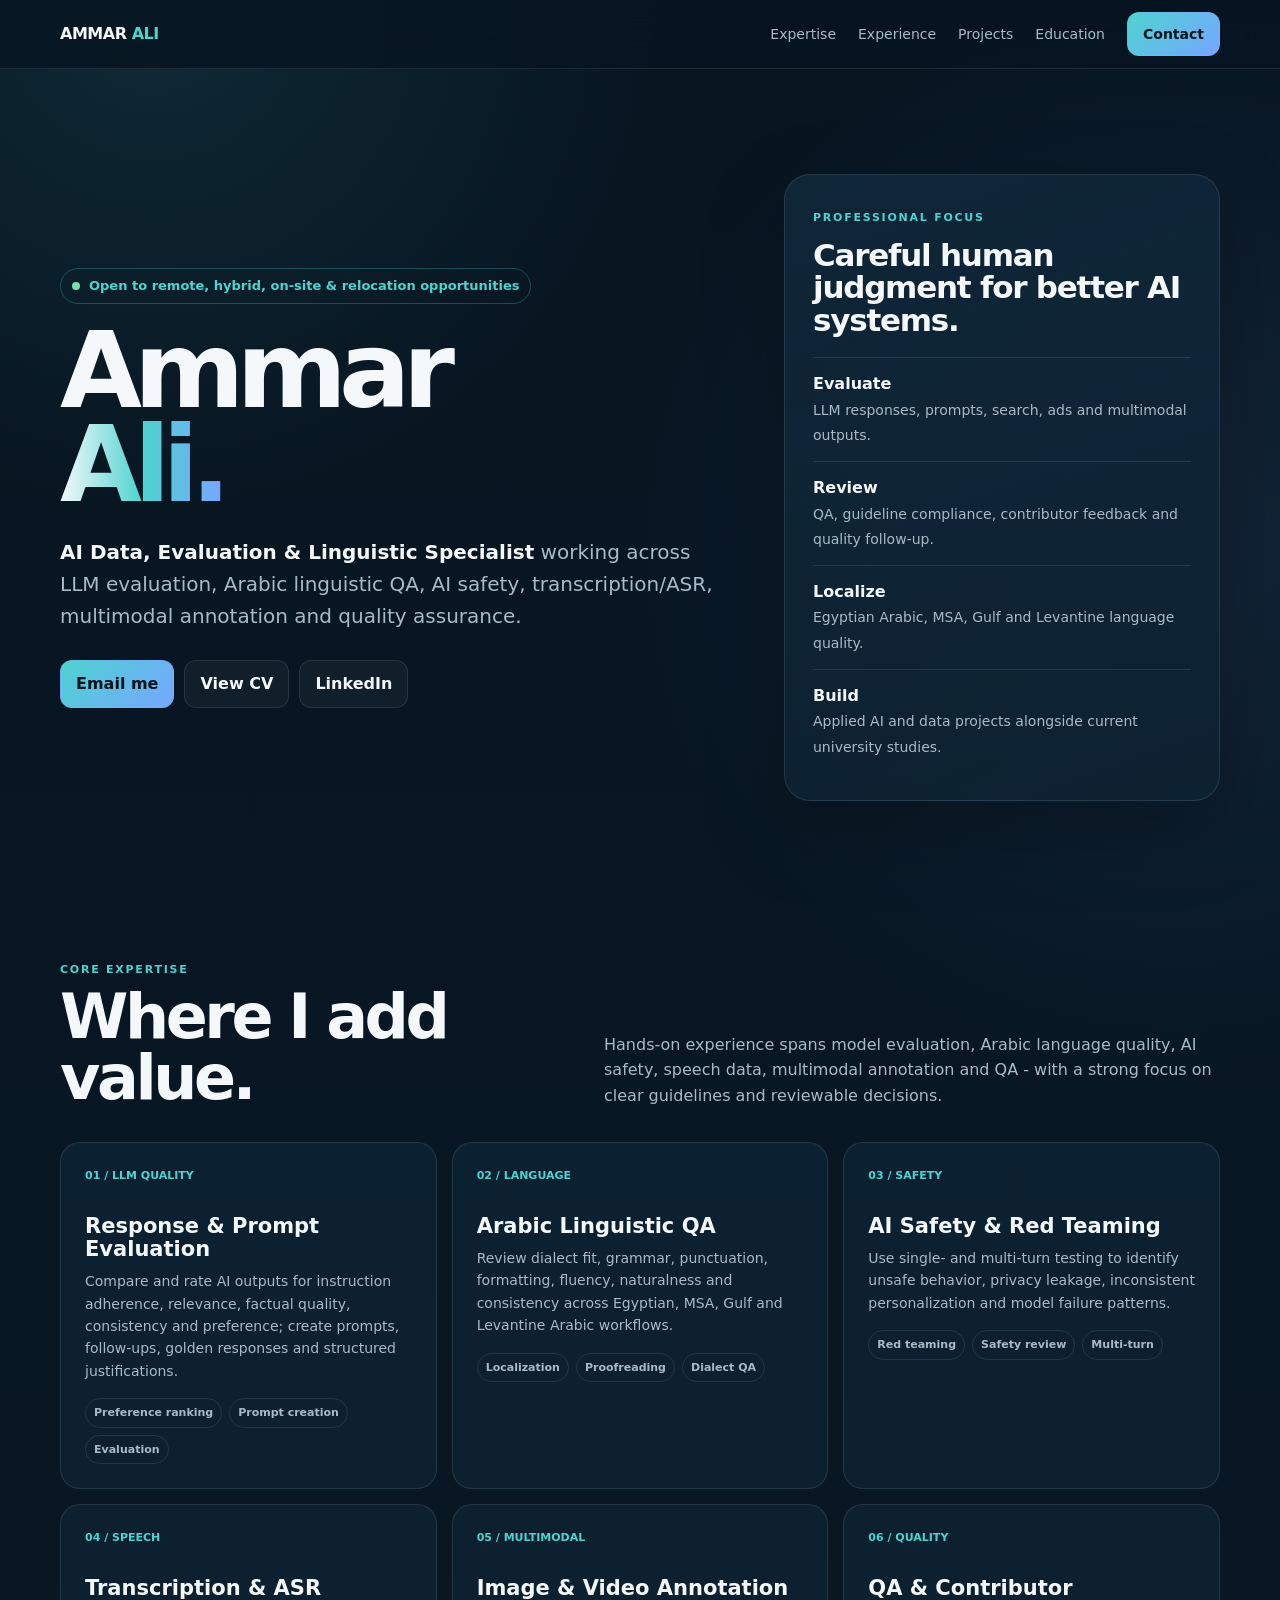
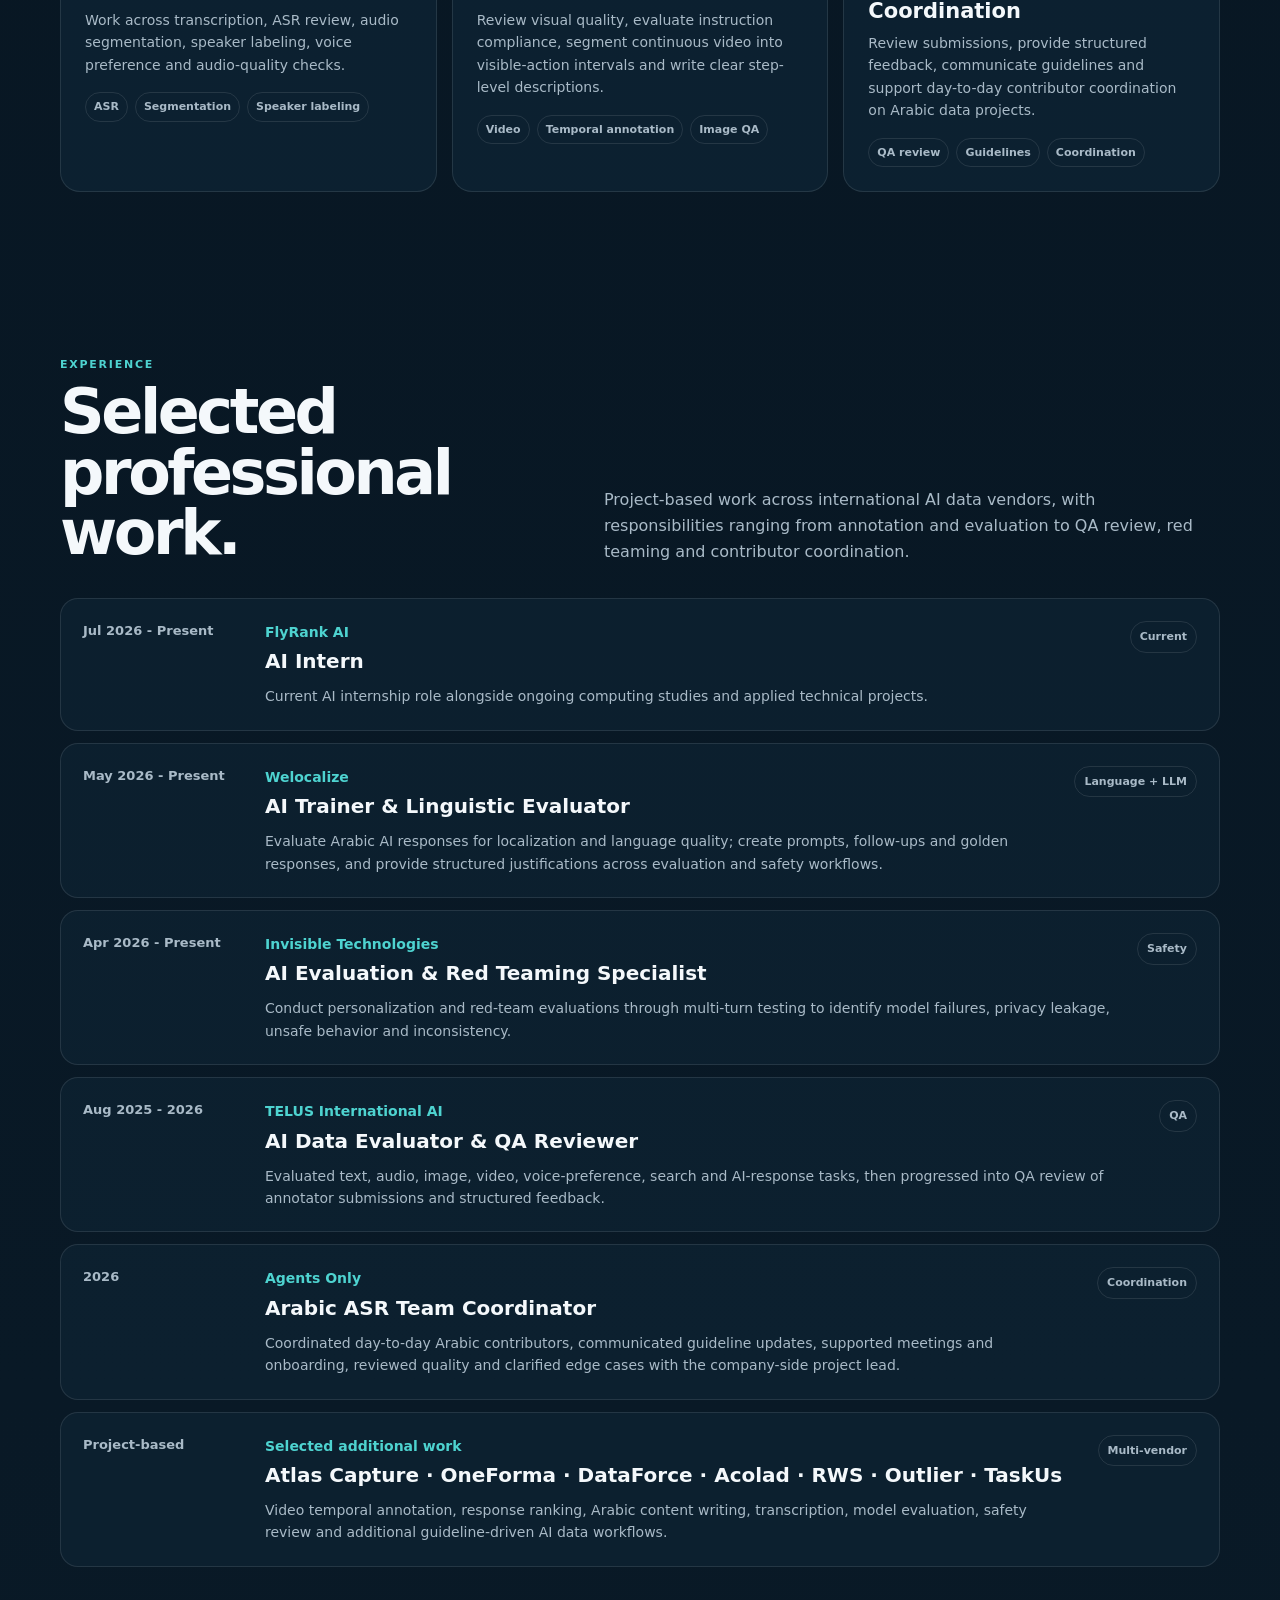
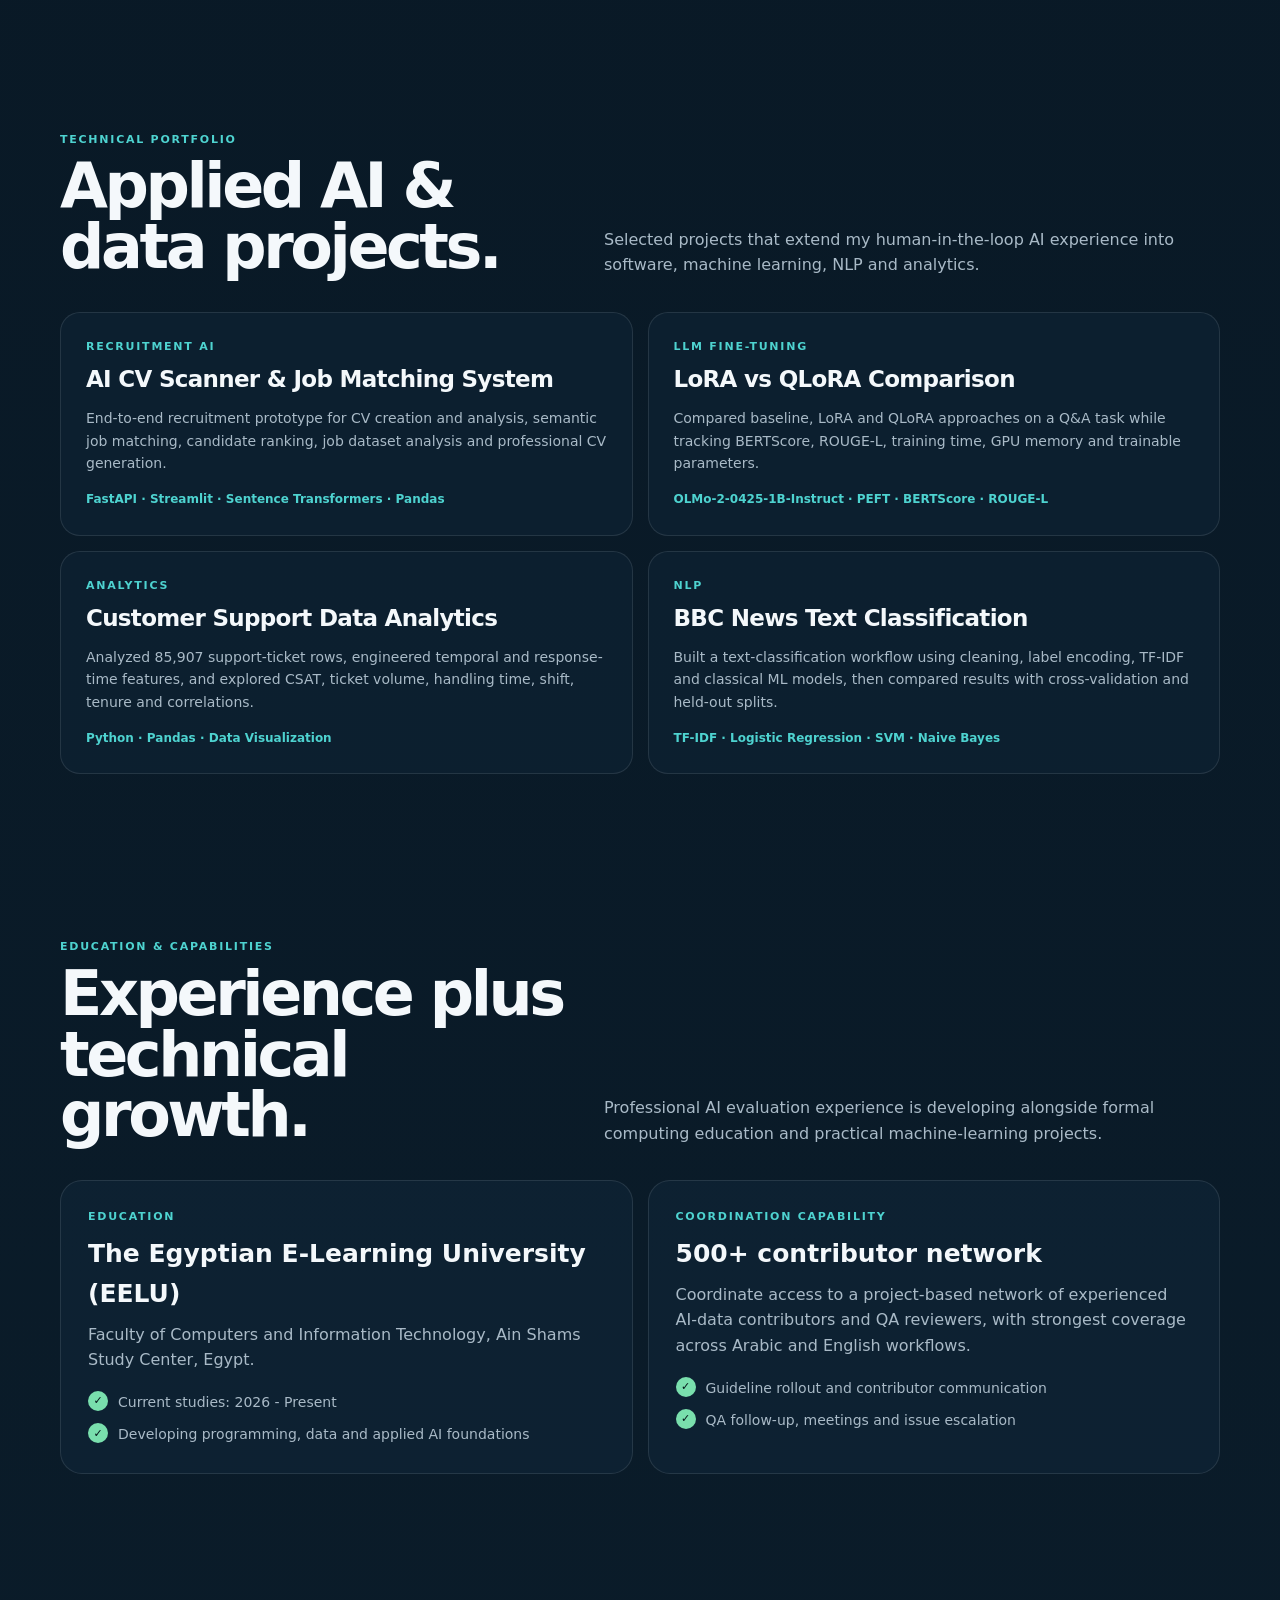
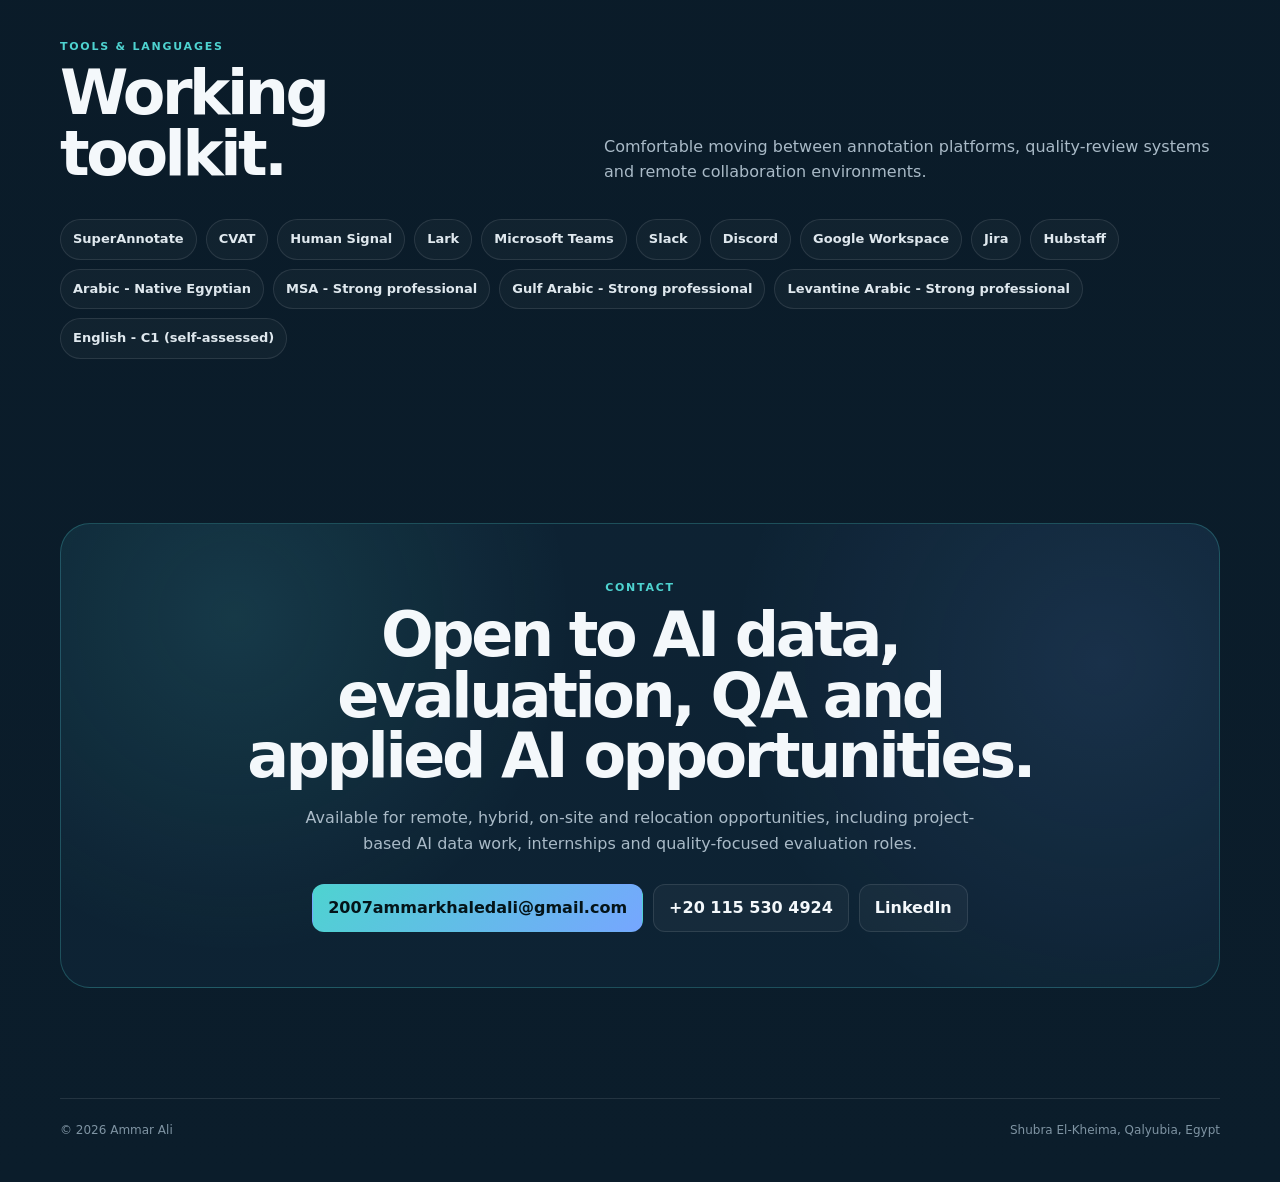
==== index.html @ 91b65941 "Add files via upload" ====
<!doctype html>
<html lang="en">
<head>
  <meta charset="utf-8">
  <meta name="viewport" content="width=device-width, initial-scale=1">
  <meta name="description" content="Ammar Ali - AI Data, Evaluation & Linguistic Specialist with experience in LLM evaluation, Arabic linguistic QA, AI safety, multimodal annotation and quality assurance.">
  <meta name="robots" content="index,follow">
  <meta name="theme-color" content="#071521">
  <title>Ammar Ali | AI Data, Evaluation & Linguistic Specialist</title>
  <style>
    :root{
      --bg:#071521;--bg2:#0b1d2b;--panel:#102739;--panel2:#0d2232;
      --text:#f4f8fb;--muted:#a9bac7;--line:rgba(255,255,255,.10);
      --teal:#4ed3d0;--blue:#76a6ff;--green:#79dfad;--max:1160px;
    }
    *{box-sizing:border-box} html{scroll-behavior:smooth}
    body{margin:0;color:var(--text);font-family:Inter,ui-sans-serif,system-ui,-apple-system,BlinkMacSystemFont,"Segoe UI",sans-serif;background:
      radial-gradient(circle at 12% 0%,rgba(78,211,208,.11),transparent 32rem),
      radial-gradient(circle at 92% 9%,rgba(118,166,255,.10),transparent 34rem),
      linear-gradient(180deg,var(--bg),var(--bg2));line-height:1.6}
    a{color:inherit;text-decoration:none}.wrap{width:min(calc(100% - 36px),var(--max));margin:auto}
    nav{position:sticky;top:0;z-index:20;background:rgba(7,21,33,.82);backdrop-filter:blur(16px);border-bottom:1px solid var(--line)}
    .nav{min-height:68px;display:flex;align-items:center;justify-content:space-between;gap:22px}.brand{font-weight:900;letter-spacing:-.03em}.brand i{color:var(--teal);font-style:normal}
    .links{display:flex;gap:22px;align-items:center;color:var(--muted);font-size:14px}.links a:hover{color:var(--text)}
    .navbtn,.btn{display:inline-flex;align-items:center;justify-content:center;min-height:44px;padding:10px 15px;border-radius:12px;border:1px solid var(--line);font-weight:800}
    .navbtn,.btn.primary{color:#041419;border-color:transparent;background:linear-gradient(135deg,var(--teal),var(--blue))}
    .hero{padding:105px 0 78px}.hero-grid{display:grid;grid-template-columns:1.2fr .8fr;gap:70px;align-items:center}
    .eyebrow{display:inline-flex;gap:9px;align-items:center;padding:7px 11px;border:1px solid rgba(78,211,208,.28);border-radius:999px;color:var(--teal);font-size:13px;font-weight:800}.dot{width:8px;height:8px;border-radius:50%;background:var(--green)}
    h1{margin:20px 0 0;font-size:clamp(58px,9vw,106px);line-height:.88;letter-spacing:-.075em}.grad{background:linear-gradient(90deg,var(--text),var(--teal),var(--blue));-webkit-background-clip:text;background-clip:text;color:transparent}
    .lead{max-width:760px;margin:25px 0 0;color:var(--muted);font-size:20px}.lead strong{color:var(--text)}
    .actions{display:flex;flex-wrap:wrap;gap:10px;margin-top:28px}.btn{background:rgba(255,255,255,.04)}
    .signal{padding:28px;border:1px solid var(--line);border-radius:26px;background:linear-gradient(160deg,rgba(16,39,57,.95),rgba(13,34,50,.88));box-shadow:0 28px 80px rgba(0,0,0,.25)}
    .signal small,.kicker{color:var(--teal);font-size:11px;font-weight:900;letter-spacing:.16em;text-transform:uppercase}.signal h2{margin:10px 0 20px;font-size:31px;line-height:1.06;letter-spacing:-.04em}
    .signal-row{padding:13px 0;border-top:1px solid var(--line)}.signal-row b{display:block}.signal-row span{color:var(--muted);font-size:14px}
    section{padding:82px 0}.section-head{display:grid;grid-template-columns:.9fr 1.1fr;gap:40px;align-items:end;margin-bottom:34px}h2{margin:8px 0 0;font-size:clamp(38px,5vw,62px);line-height:.98;letter-spacing:-.055em}.desc{margin:0;color:var(--muted);font-size:16px;max-width:660px;justify-self:end}
    .grid3{display:grid;grid-template-columns:repeat(3,1fr);gap:15px}.card{padding:24px;border:1px solid var(--line);border-radius:20px;background:rgba(16,39,57,.62)}.card .num{color:var(--teal);font-size:11px;font-weight:900}.card h3{margin:30px 0 9px;font-size:21px;line-height:1.1}.card p{margin:0;color:var(--muted);font-size:14px}.tags{display:flex;flex-wrap:wrap;gap:7px;margin-top:16px}.tag{padding:5px 8px;border:1px solid var(--line);border-radius:999px;color:var(--muted);font-size:11px;font-weight:700}
    .timeline{display:grid;gap:12px}.role{display:grid;grid-template-columns:160px 1fr auto;gap:22px;padding:22px;border:1px solid var(--line);border-radius:18px;background:rgba(16,39,57,.52)}.time{color:var(--muted);font-size:13px;font-weight:700}.company{color:var(--teal);font-weight:900;font-size:14px}.role h3{margin:2px 0 8px;font-size:20px}.role p{margin:0;color:var(--muted);font-size:14px}.pill{align-self:start;padding:6px 9px;border:1px solid var(--line);border-radius:999px;color:var(--muted);font-size:11px;font-weight:800}
    .projects{display:grid;grid-template-columns:repeat(2,1fr);gap:15px}.project{padding:25px;border:1px solid var(--line);border-radius:20px;background:rgba(13,34,50,.78)}.project h3{margin:6px 0 9px;font-size:23px;letter-spacing:-.03em}.project p{margin:0;color:var(--muted);font-size:14px}.stack{margin-top:16px;color:var(--teal);font-size:12px;font-weight:800}
    .two{display:grid;grid-template-columns:1fr 1fr;gap:15px}.panel{padding:27px;border:1px solid var(--line);border-radius:22px;background:rgba(16,39,57,.58)}.panel h3{margin:8px 0 8px;font-size:25px}.panel p{margin:0;color:var(--muted)}.list{display:grid;gap:10px;margin-top:18px}.item{display:flex;gap:10px;color:var(--muted);font-size:14px}.check{width:20px;height:20px;flex:0 0 20px;display:grid;place-items:center;border-radius:50%;color:#041419;background:var(--green);font-size:11px;font-weight:900}
    .chips{display:flex;flex-wrap:wrap;gap:9px}.chip{padding:9px 12px;border:1px solid var(--line);border-radius:999px;background:rgba(255,255,255,.03);color:#dfe8ee;font-size:13px;font-weight:750}
    .cta{padding:55px;border:1px solid rgba(78,211,208,.25);border-radius:30px;text-align:center;background:radial-gradient(circle at 15% 20%,rgba(78,211,208,.13),transparent 32%),radial-gradient(circle at 90% 30%,rgba(118,166,255,.11),transparent 34%),rgba(16,39,57,.65)}.cta h2{max-width:840px;margin-inline:auto}.cta p{max-width:680px;margin:18px auto 0;color:var(--muted)}.cta .actions{justify-content:center}
    footer{padding:28px 0 42px;color:#7f94a3;font-size:12px}.foot{display:flex;justify-content:space-between;gap:20px;border-top:1px solid var(--line);padding-top:22px}
    @media(max-width:900px){.hero-grid,.section-head,.two{grid-template-columns:1fr}.desc{justify-self:start}.grid3{grid-template-columns:repeat(2,1fr)}.role{grid-template-columns:120px 1fr}.pill{grid-column:2}.projects{grid-template-columns:1fr}}
    @media(max-width:650px){.links a:not(.navbtn){display:none}.hero{padding-top:76px}.grid3{grid-template-columns:1fr}.role{grid-template-columns:1fr}.pill{grid-column:auto}.cta{padding:34px 20px}.foot{flex-direction:column}}
  </style>
  <script type="application/ld+json">
  {"@context":"https://schema.org","@type":"Person","name":"Ammar Ali","jobTitle":"AI Data, Evaluation & Linguistic Specialist","email":"mailto:2007ammarkhaledali@gmail.com","address":{"@type":"PostalAddress","addressLocality":"Shubra El-Kheima","addressCountry":"EG"},"sameAs":["https://www.linkedin.com/in/ammar-ali-6a572b383/"]}
  </script>
</head>
<body>
<nav><div class="wrap nav"><a class="brand" href="#top">AMMAR <i>ALI</i></a><div class="links"><a href="#expertise">Expertise</a><a href="#experience">Experience</a><a href="#projects">Projects</a><a href="#education">Education</a><a class="navbtn" href="mailto:2007ammarkhaledali@gmail.com">Contact</a></div></div></nav>
<main id="top">
<header class="hero"><div class="wrap hero-grid"><div><div class="eyebrow"><span class="dot"></span>Open to remote, hybrid, on-site & relocation opportunities</div><h1>Ammar<br><span class="grad">Ali.</span></h1><p class="lead"><strong>AI Data, Evaluation & Linguistic Specialist</strong> working across LLM evaluation, Arabic linguistic QA, AI safety, transcription/ASR, multimodal annotation and quality assurance.</p><div class="actions"><a class="btn primary" href="mailto:2007ammarkhaledali@gmail.com">Email me</a><a class="btn" href="Ammar_Ali_Master_CV_2026.pdf" target="_blank">View CV</a><a class="btn" href="https://www.linkedin.com/in/ammar-ali-6a572b383/" target="_blank" rel="noopener">LinkedIn</a></div></div><aside class="signal"><small>Professional focus</small><h2>Careful human judgment for better AI systems.</h2><div class="signal-row"><b>Evaluate</b><span>LLM responses, prompts, search, ads and multimodal outputs.</span></div><div class="signal-row"><b>Review</b><span>QA, guideline compliance, contributor feedback and quality follow-up.</span></div><div class="signal-row"><b>Localize</b><span>Egyptian Arabic, MSA, Gulf and Levantine language quality.</span></div><div class="signal-row"><b>Build</b><span>Applied AI and data projects alongside current university studies.</span></div></aside></div></header>

<section id="expertise"><div class="wrap"><div class="section-head"><div><div class="kicker">Core expertise</div><h2>Where I add value.</h2></div><p class="desc">Hands-on experience spans model evaluation, Arabic language quality, AI safety, speech data, multimodal annotation and QA - with a strong focus on clear guidelines and reviewable decisions.</p></div><div class="grid3">
<article class="card"><div class="num">01 / LLM QUALITY</div><h3>Response & Prompt Evaluation</h3><p>Compare and rate AI outputs for instruction adherence, relevance, factual quality, consistency and preference; create prompts, follow-ups, golden responses and structured justifications.</p><div class="tags"><span class="tag">Preference ranking</span><span class="tag">Prompt creation</span><span class="tag">Evaluation</span></div></article>
<article class="card"><div class="num">02 / LANGUAGE</div><h3>Arabic Linguistic QA</h3><p>Review dialect fit, grammar, punctuation, formatting, fluency, naturalness and consistency across Egyptian, MSA, Gulf and Levantine Arabic workflows.</p><div class="tags"><span class="tag">Localization</span><span class="tag">Proofreading</span><span class="tag">Dialect QA</span></div></article>
<article class="card"><div class="num">03 / SAFETY</div><h3>AI Safety & Red Teaming</h3><p>Use single- and multi-turn testing to identify unsafe behavior, privacy leakage, inconsistent personalization and model failure patterns.</p><div class="tags"><span class="tag">Red teaming</span><span class="tag">Safety review</span><span class="tag">Multi-turn</span></div></article>
<article class="card"><div class="num">04 / SPEECH</div><h3>Transcription & ASR</h3><p>Work across transcription, ASR review, audio segmentation, speaker labeling, voice preference and audio-quality checks.</p><div class="tags"><span class="tag">ASR</span><span class="tag">Segmentation</span><span class="tag">Speaker labeling</span></div></article>
<article class="card"><div class="num">05 / MULTIMODAL</div><h3>Image & Video Annotation</h3><p>Review visual quality, evaluate instruction compliance, segment continuous video into visible-action intervals and write clear step-level descriptions.</p><div class="tags"><span class="tag">Video</span><span class="tag">Temporal annotation</span><span class="tag">Image QA</span></div></article>
<article class="card"><div class="num">06 / QUALITY</div><h3>QA & Contributor Coordination</h3><p>Review submissions, provide structured feedback, communicate guidelines and support day-to-day contributor coordination on Arabic data projects.</p><div class="tags"><span class="tag">QA review</span><span class="tag">Guidelines</span><span class="tag">Coordination</span></div></article>
</div></div></section>

<section id="experience"><div class="wrap"><div class="section-head"><div><div class="kicker">Experience</div><h2>Selected professional work.</h2></div><p class="desc">Project-based work across international AI data vendors, with responsibilities ranging from annotation and evaluation to QA review, red teaming and contributor coordination.</p></div><div class="timeline">
<article class="role"><div class="time">Jul 2026 - Present</div><div><div class="company">FlyRank AI</div><h3>AI Intern</h3><p>Current AI internship role alongside ongoing computing studies and applied technical projects.</p></div><div class="pill">Current</div></article>
<article class="role"><div class="time">May 2026 - Present</div><div><div class="company">Welocalize</div><h3>AI Trainer & Linguistic Evaluator</h3><p>Evaluate Arabic AI responses for localization and language quality; create prompts, follow-ups and golden responses, and provide structured justifications across evaluation and safety workflows.</p></div><div class="pill">Language + LLM</div></article>
<article class="role"><div class="time">Apr 2026 - Present</div><div><div class="company">Invisible Technologies</div><h3>AI Evaluation & Red Teaming Specialist</h3><p>Conduct personalization and red-team evaluations through multi-turn testing to identify model failures, privacy leakage, unsafe behavior and inconsistency.</p></div><div class="pill">Safety</div></article>
<article class="role"><div class="time">Aug 2025 - 2026</div><div><div class="company">TELUS International AI</div><h3>AI Data Evaluator & QA Reviewer</h3><p>Evaluated text, audio, image, video, voice-preference, search and AI-response tasks, then progressed into QA review of annotator submissions and structured feedback.</p></div><div class="pill">QA</div></article>
<article class="role"><div class="time">2026</div><div><div class="company">Agents Only</div><h3>Arabic ASR Team Coordinator</h3><p>Coordinated day-to-day Arabic contributors, communicated guideline updates, supported meetings and onboarding, reviewed quality and clarified edge cases with the company-side project lead.</p></div><div class="pill">Coordination</div></article>
<article class="role"><div class="time">Project-based</div><div><div class="company">Selected additional work</div><h3>Atlas Capture · OneForma · DataForce · Acolad · RWS · Outlier · TaskUs</h3><p>Video temporal annotation, response ranking, Arabic content writing, transcription, model evaluation, safety review and additional guideline-driven AI data workflows.</p></div><div class="pill">Multi-vendor</div></article>
</div></div></section>

<section id="projects"><div class="wrap"><div class="section-head"><div><div class="kicker">Technical portfolio</div><h2>Applied AI & data projects.</h2></div><p class="desc">Selected projects that extend my human-in-the-loop AI experience into software, machine learning, NLP and analytics.</p></div><div class="projects">
<article class="project"><div class="kicker">Recruitment AI</div><h3>AI CV Scanner & Job Matching System</h3><p>End-to-end recruitment prototype for CV creation and analysis, semantic job matching, candidate ranking, job dataset analysis and professional CV generation.</p><div class="stack">FastAPI · Streamlit · Sentence Transformers · Pandas</div></article>
<article class="project"><div class="kicker">LLM Fine-Tuning</div><h3>LoRA vs QLoRA Comparison</h3><p>Compared baseline, LoRA and QLoRA approaches on a Q&A task while tracking BERTScore, ROUGE-L, training time, GPU memory and trainable parameters.</p><div class="stack">OLMo-2-0425-1B-Instruct · PEFT · BERTScore · ROUGE-L</div></article>
<article class="project"><div class="kicker">Analytics</div><h3>Customer Support Data Analytics</h3><p>Analyzed 85,907 support-ticket rows, engineered temporal and response-time features, and explored CSAT, ticket volume, handling time, shift, tenure and correlations.</p><div class="stack">Python · Pandas · Data Visualization</div></article>
<article class="project"><div class="kicker">NLP</div><h3>BBC News Text Classification</h3><p>Built a text-classification workflow using cleaning, label encoding, TF-IDF and classical ML models, then compared results with cross-validation and held-out splits.</p><div class="stack">TF-IDF · Logistic Regression · SVM · Naive Bayes</div></article>
</div></div></section>

<section id="education"><div class="wrap"><div class="section-head"><div><div class="kicker">Education & capabilities</div><h2>Experience plus technical growth.</h2></div><p class="desc">Professional AI evaluation experience is developing alongside formal computing education and practical machine-learning projects.</p></div><div class="two"><article class="panel"><div class="kicker">Education</div><h3>The Egyptian E-Learning University (EELU)</h3><p>Faculty of Computers and Information Technology, Ain Shams Study Center, Egypt.</p><div class="list"><div class="item"><span class="check">✓</span><span>Current studies: 2026 - Present</span></div><div class="item"><span class="check">✓</span><span>Developing programming, data and applied AI foundations</span></div></div></article><article class="panel"><div class="kicker">Coordination capability</div><h3>500+ contributor network</h3><p>Coordinate access to a project-based network of experienced AI-data contributors and QA reviewers, with strongest coverage across Arabic and English workflows.</p><div class="list"><div class="item"><span class="check">✓</span><span>Guideline rollout and contributor communication</span></div><div class="item"><span class="check">✓</span><span>QA follow-up, meetings and issue escalation</span></div></div></article></div></div></section>

<section><div class="wrap"><div class="section-head"><div><div class="kicker">Tools & languages</div><h2>Working toolkit.</h2></div><p class="desc">Comfortable moving between annotation platforms, quality-review systems and remote collaboration environments.</p></div><div class="chips"><span class="chip">SuperAnnotate</span><span class="chip">CVAT</span><span class="chip">Human Signal</span><span class="chip">Lark</span><span class="chip">Microsoft Teams</span><span class="chip">Slack</span><span class="chip">Discord</span><span class="chip">Google Workspace</span><span class="chip">Jira</span><span class="chip">Hubstaff</span><span class="chip">Arabic - Native Egyptian</span><span class="chip">MSA - Strong professional</span><span class="chip">Gulf Arabic - Strong professional</span><span class="chip">Levantine Arabic - Strong professional</span><span class="chip">English - C1 (self-assessed)</span></div></div></section>

<section id="contact"><div class="wrap"><div class="cta"><div class="kicker">Contact</div><h2>Open to AI data, evaluation, QA and applied AI opportunities.</h2><p>Available for remote, hybrid, on-site and relocation opportunities, including project-based AI data work, internships and quality-focused evaluation roles.</p><div class="actions"><a class="btn primary" href="mailto:2007ammarkhaledali@gmail.com">2007ammarkhaledali@gmail.com</a><a class="btn" href="tel:+201155304924">+20 115 530 4924</a><a class="btn" href="https://www.linkedin.com/in/ammar-ali-6a572b383/" target="_blank" rel="noopener">LinkedIn</a></div></div></div></section>
</main>
<footer><div class="wrap foot"><span>© 2026 Ammar Ali</span><span>Shubra El-Kheima, Qalyubia, Egypt</span></div></footer>
</body>
</html>
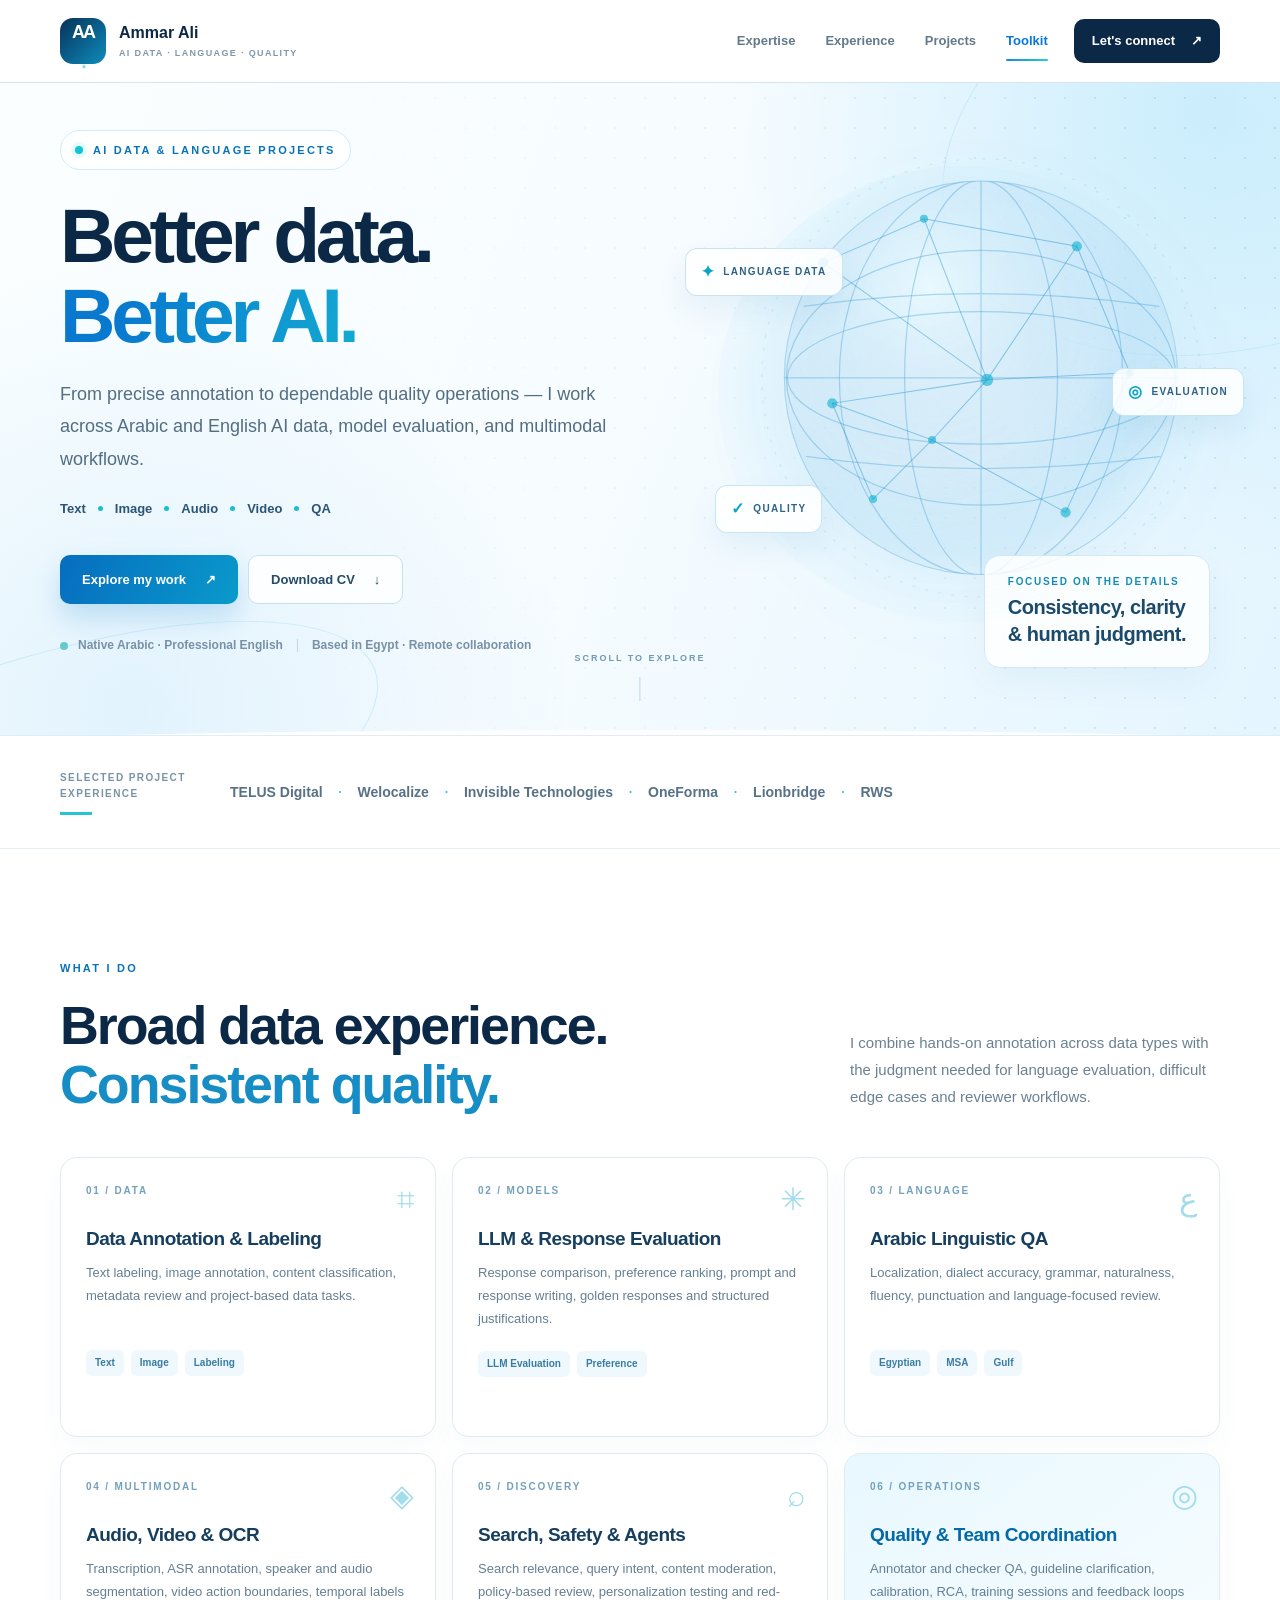
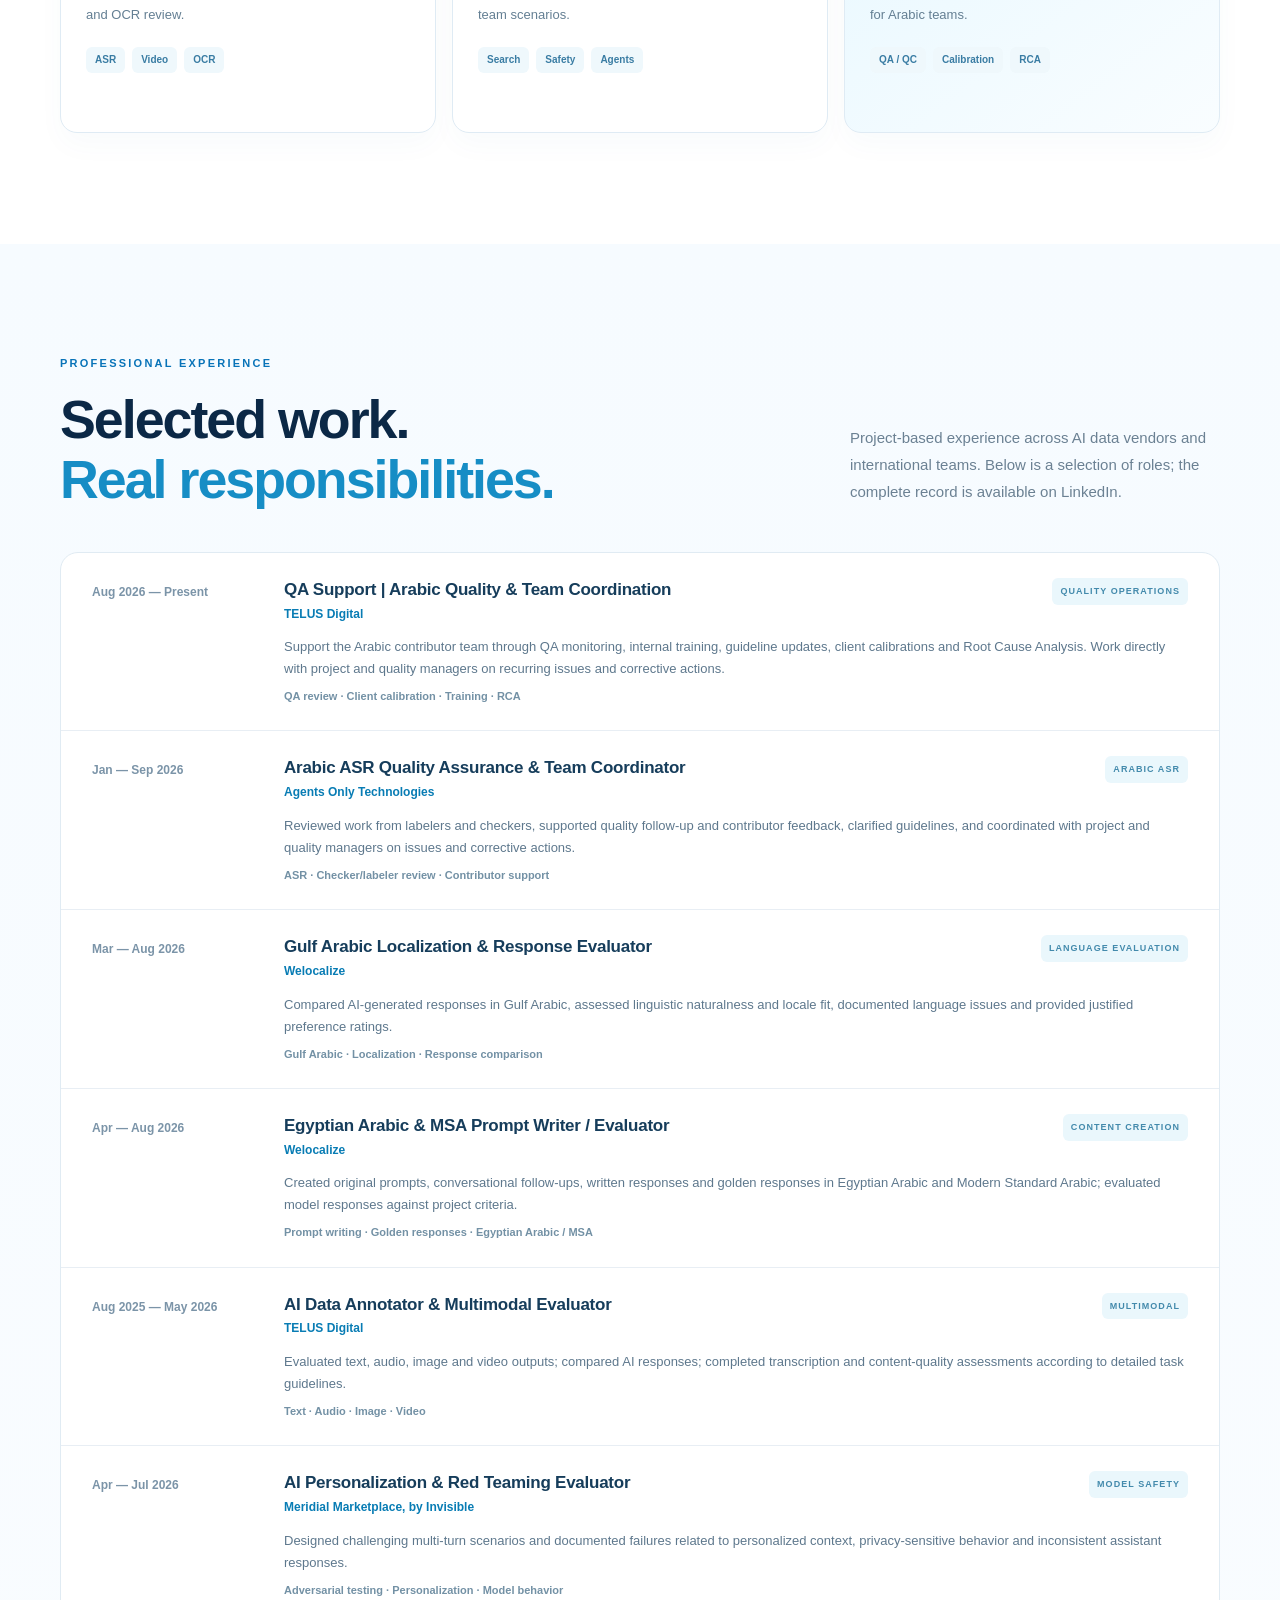
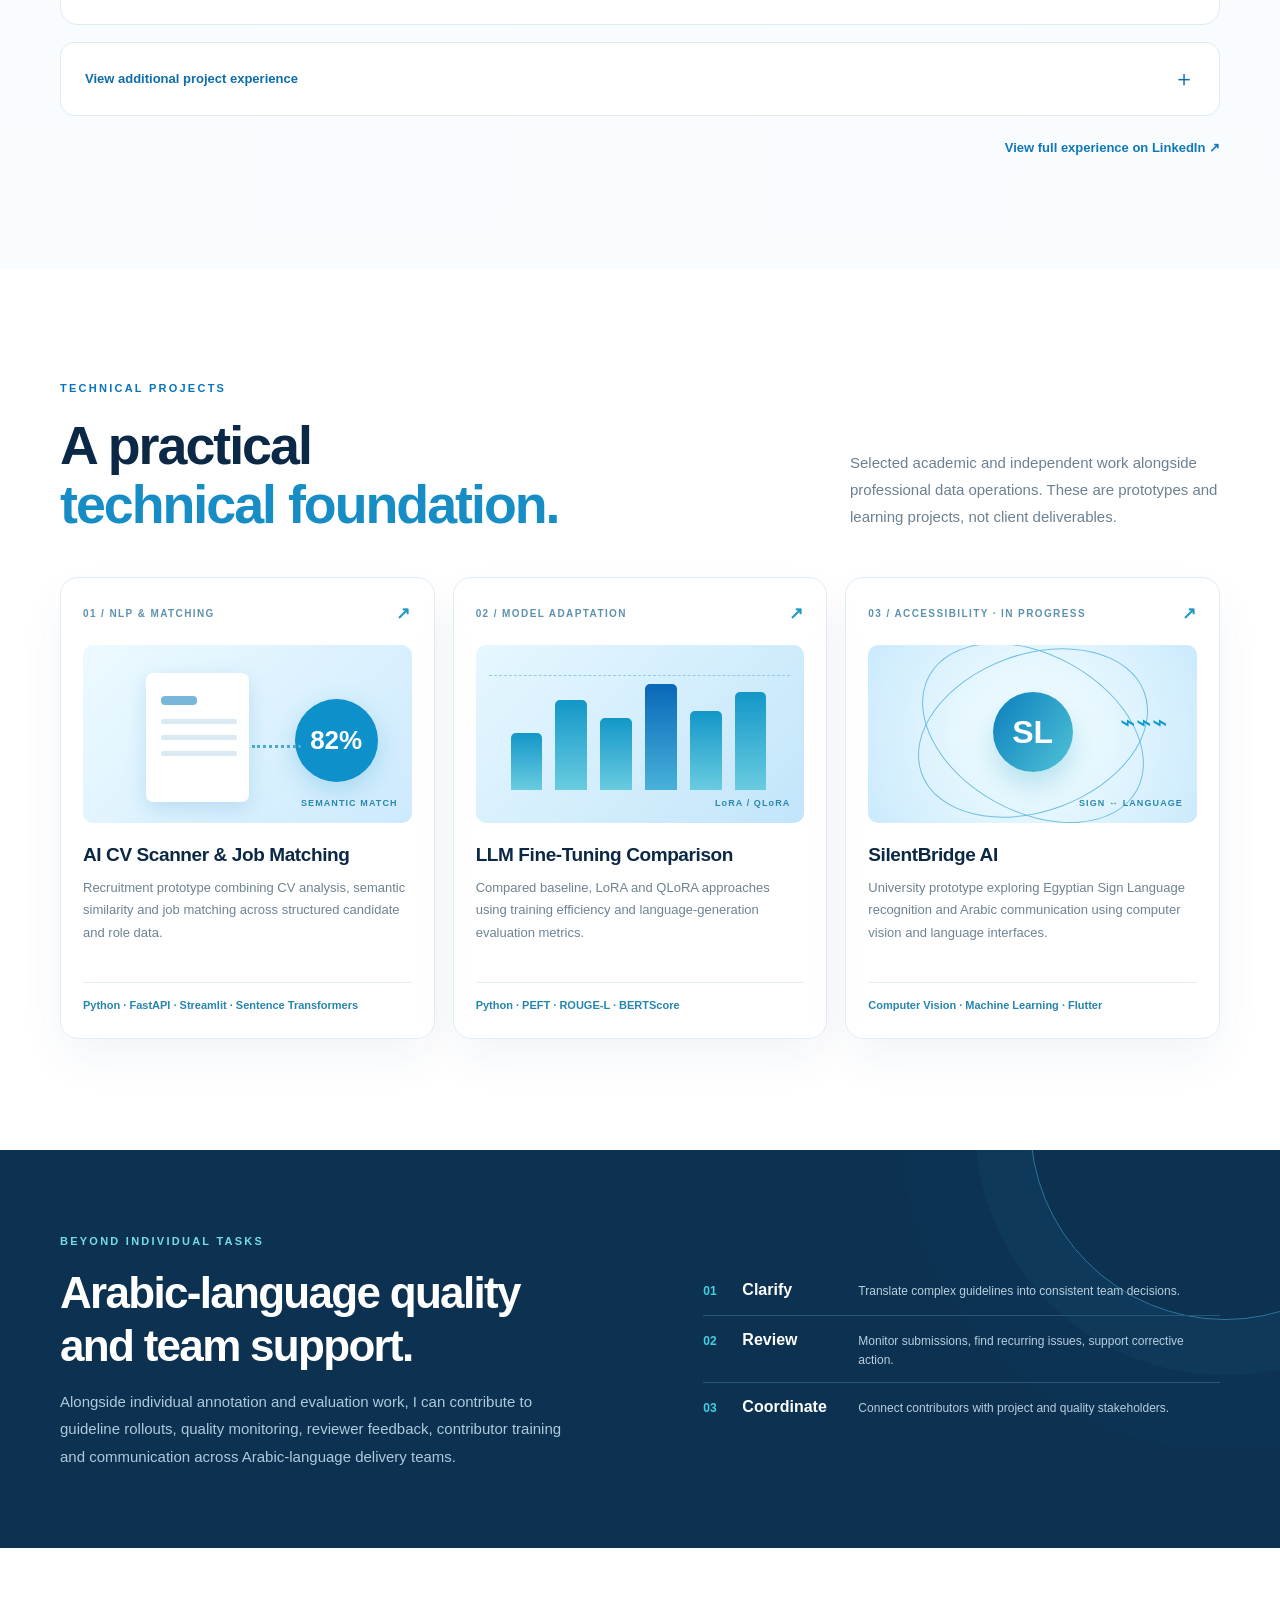
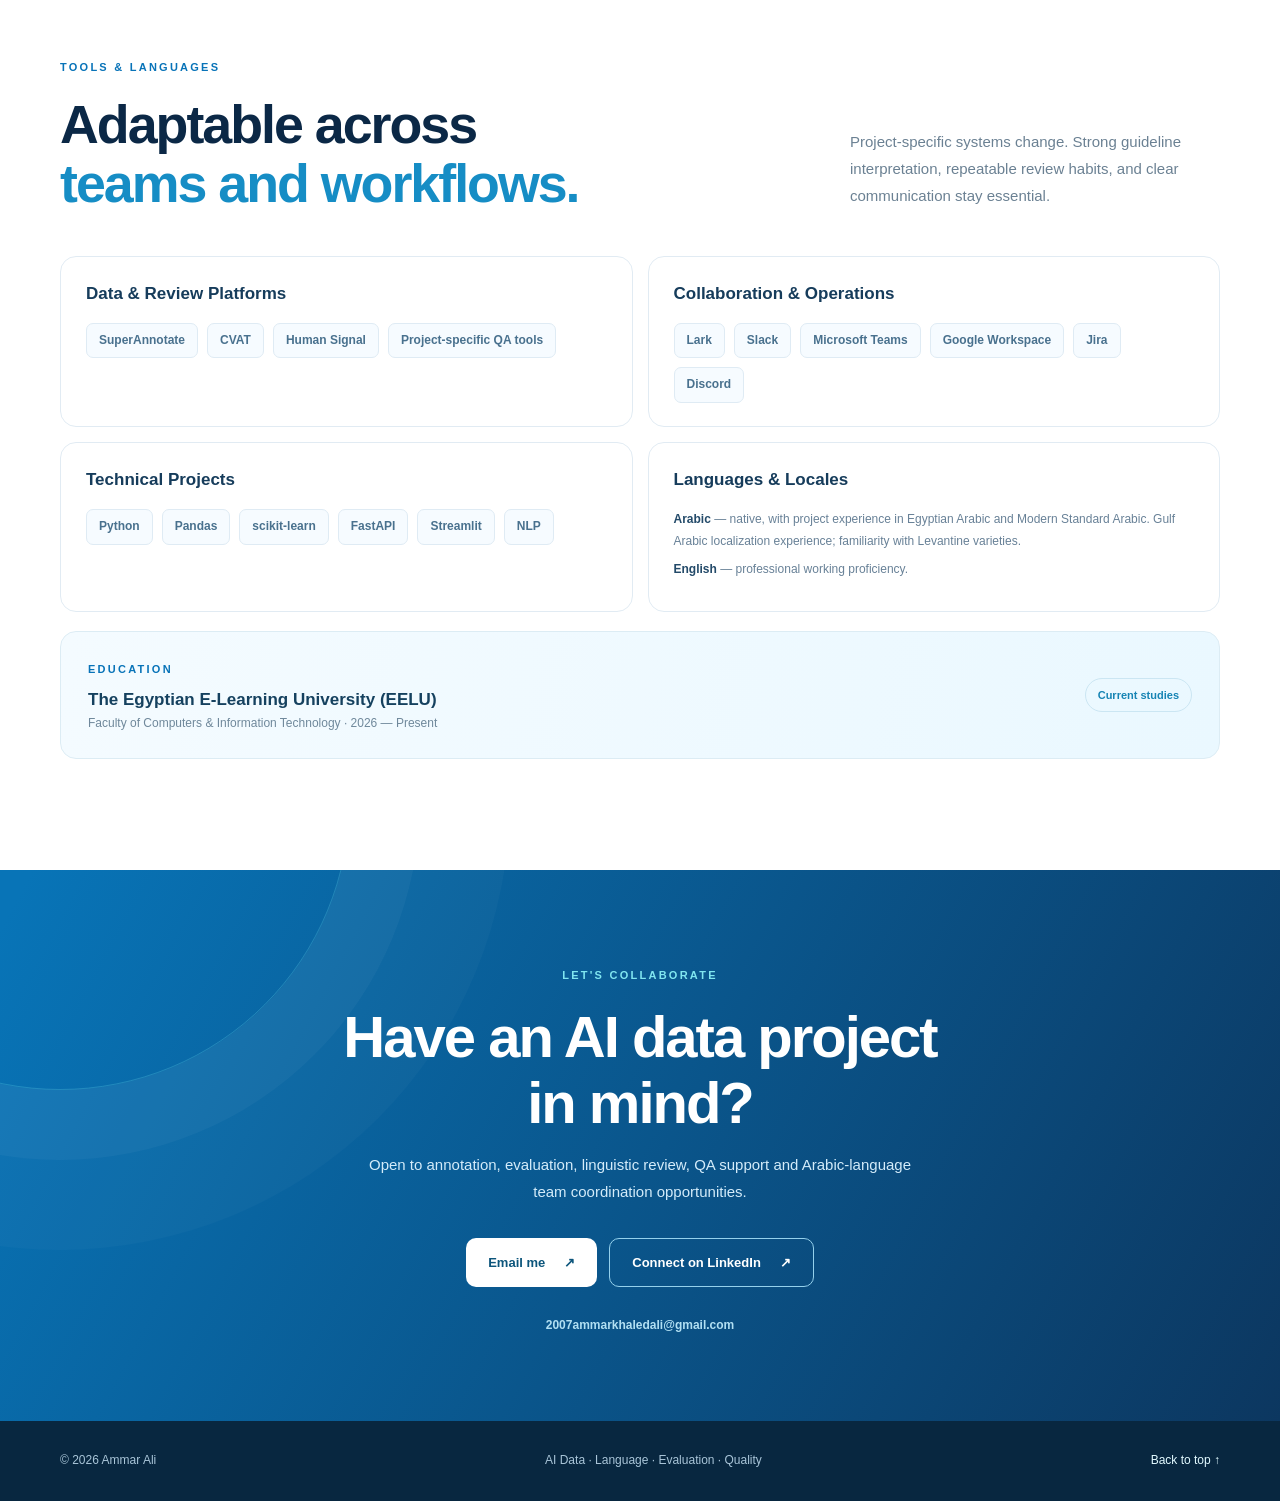
==== commit 4228df92: "Add files via upload" ====
--- a/index.html
+++ b/index.html
@@ -1,88 +1,131 @@
-<!doctype html>
+<!DOCTYPE html>
 <html lang="en">
 <head>
-  <meta charset="utf-8">
-  <meta name="viewport" content="width=device-width, initial-scale=1">
-  <meta name="description" content="Ammar Ali - AI Data, Evaluation & Linguistic Specialist with experience in LLM evaluation, Arabic linguistic QA, AI safety, multimodal annotation and quality assurance.">
-  <meta name="robots" content="index,follow">
-  <meta name="theme-color" content="#071521">
-  <title>Ammar Ali | AI Data, Evaluation & Linguistic Specialist</title>
-  <style>
-    :root{
-      --bg:#071521;--bg2:#0b1d2b;--panel:#102739;--panel2:#0d2232;
-      --text:#f4f8fb;--muted:#a9bac7;--line:rgba(255,255,255,.10);
-      --teal:#4ed3d0;--blue:#76a6ff;--green:#79dfad;--max:1160px;
-    }
-    *{box-sizing:border-box} html{scroll-behavior:smooth}
-    body{margin:0;color:var(--text);font-family:Inter,ui-sans-serif,system-ui,-apple-system,BlinkMacSystemFont,"Segoe UI",sans-serif;background:
-      radial-gradient(circle at 12% 0%,rgba(78,211,208,.11),transparent 32rem),
-      radial-gradient(circle at 92% 9%,rgba(118,166,255,.10),transparent 34rem),
-      linear-gradient(180deg,var(--bg),var(--bg2));line-height:1.6}
-    a{color:inherit;text-decoration:none}.wrap{width:min(calc(100% - 36px),var(--max));margin:auto}
-    nav{position:sticky;top:0;z-index:20;background:rgba(7,21,33,.82);backdrop-filter:blur(16px);border-bottom:1px solid var(--line)}
-    .nav{min-height:68px;display:flex;align-items:center;justify-content:space-between;gap:22px}.brand{font-weight:900;letter-spacing:-.03em}.brand i{color:var(--teal);font-style:normal}
-    .links{display:flex;gap:22px;align-items:center;color:var(--muted);font-size:14px}.links a:hover{color:var(--text)}
-    .navbtn,.btn{display:inline-flex;align-items:center;justify-content:center;min-height:44px;padding:10px 15px;border-radius:12px;border:1px solid var(--line);font-weight:800}
-    .navbtn,.btn.primary{color:#041419;border-color:transparent;background:linear-gradient(135deg,var(--teal),var(--blue))}
-    .hero{padding:105px 0 78px}.hero-grid{display:grid;grid-template-columns:1.2fr .8fr;gap:70px;align-items:center}
-    .eyebrow{display:inline-flex;gap:9px;align-items:center;padding:7px 11px;border:1px solid rgba(78,211,208,.28);border-radius:999px;color:var(--teal);font-size:13px;font-weight:800}.dot{width:8px;height:8px;border-radius:50%;background:var(--green)}
-    h1{margin:20px 0 0;font-size:clamp(58px,9vw,106px);line-height:.88;letter-spacing:-.075em}.grad{background:linear-gradient(90deg,var(--text),var(--teal),var(--blue));-webkit-background-clip:text;background-clip:text;color:transparent}
-    .lead{max-width:760px;margin:25px 0 0;color:var(--muted);font-size:20px}.lead strong{color:var(--text)}
-    .actions{display:flex;flex-wrap:wrap;gap:10px;margin-top:28px}.btn{background:rgba(255,255,255,.04)}
-    .signal{padding:28px;border:1px solid var(--line);border-radius:26px;background:linear-gradient(160deg,rgba(16,39,57,.95),rgba(13,34,50,.88));box-shadow:0 28px 80px rgba(0,0,0,.25)}
-    .signal small,.kicker{color:var(--teal);font-size:11px;font-weight:900;letter-spacing:.16em;text-transform:uppercase}.signal h2{margin:10px 0 20px;font-size:31px;line-height:1.06;letter-spacing:-.04em}
-    .signal-row{padding:13px 0;border-top:1px solid var(--line)}.signal-row b{display:block}.signal-row span{color:var(--muted);font-size:14px}
-    section{padding:82px 0}.section-head{display:grid;grid-template-columns:.9fr 1.1fr;gap:40px;align-items:end;margin-bottom:34px}h2{margin:8px 0 0;font-size:clamp(38px,5vw,62px);line-height:.98;letter-spacing:-.055em}.desc{margin:0;color:var(--muted);font-size:16px;max-width:660px;justify-self:end}
-    .grid3{display:grid;grid-template-columns:repeat(3,1fr);gap:15px}.card{padding:24px;border:1px solid var(--line);border-radius:20px;background:rgba(16,39,57,.62)}.card .num{color:var(--teal);font-size:11px;font-weight:900}.card h3{margin:30px 0 9px;font-size:21px;line-height:1.1}.card p{margin:0;color:var(--muted);font-size:14px}.tags{display:flex;flex-wrap:wrap;gap:7px;margin-top:16px}.tag{padding:5px 8px;border:1px solid var(--line);border-radius:999px;color:var(--muted);font-size:11px;font-weight:700}
-    .timeline{display:grid;gap:12px}.role{display:grid;grid-template-columns:160px 1fr auto;gap:22px;padding:22px;border:1px solid var(--line);border-radius:18px;background:rgba(16,39,57,.52)}.time{color:var(--muted);font-size:13px;font-weight:700}.company{color:var(--teal);font-weight:900;font-size:14px}.role h3{margin:2px 0 8px;font-size:20px}.role p{margin:0;color:var(--muted);font-size:14px}.pill{align-self:start;padding:6px 9px;border:1px solid var(--line);border-radius:999px;color:var(--muted);font-size:11px;font-weight:800}
-    .projects{display:grid;grid-template-columns:repeat(2,1fr);gap:15px}.project{padding:25px;border:1px solid var(--line);border-radius:20px;background:rgba(13,34,50,.78)}.project h3{margin:6px 0 9px;font-size:23px;letter-spacing:-.03em}.project p{margin:0;color:var(--muted);font-size:14px}.stack{margin-top:16px;color:var(--teal);font-size:12px;font-weight:800}
-    .two{display:grid;grid-template-columns:1fr 1fr;gap:15px}.panel{padding:27px;border:1px solid var(--line);border-radius:22px;background:rgba(16,39,57,.58)}.panel h3{margin:8px 0 8px;font-size:25px}.panel p{margin:0;color:var(--muted)}.list{display:grid;gap:10px;margin-top:18px}.item{display:flex;gap:10px;color:var(--muted);font-size:14px}.check{width:20px;height:20px;flex:0 0 20px;display:grid;place-items:center;border-radius:50%;color:#041419;background:var(--green);font-size:11px;font-weight:900}
-    .chips{display:flex;flex-wrap:wrap;gap:9px}.chip{padding:9px 12px;border:1px solid var(--line);border-radius:999px;background:rgba(255,255,255,.03);color:#dfe8ee;font-size:13px;font-weight:750}
-    .cta{padding:55px;border:1px solid rgba(78,211,208,.25);border-radius:30px;text-align:center;background:radial-gradient(circle at 15% 20%,rgba(78,211,208,.13),transparent 32%),radial-gradient(circle at 90% 30%,rgba(118,166,255,.11),transparent 34%),rgba(16,39,57,.65)}.cta h2{max-width:840px;margin-inline:auto}.cta p{max-width:680px;margin:18px auto 0;color:var(--muted)}.cta .actions{justify-content:center}
-    footer{padding:28px 0 42px;color:#7f94a3;font-size:12px}.foot{display:flex;justify-content:space-between;gap:20px;border-top:1px solid var(--line);padding-top:22px}
-    @media(max-width:900px){.hero-grid,.section-head,.two{grid-template-columns:1fr}.desc{justify-self:start}.grid3{grid-template-columns:repeat(2,1fr)}.role{grid-template-columns:120px 1fr}.pill{grid-column:2}.projects{grid-template-columns:1fr}}
-    @media(max-width:650px){.links a:not(.navbtn){display:none}.hero{padding-top:76px}.grid3{grid-template-columns:1fr}.role{grid-template-columns:1fr}.pill{grid-column:auto}.cta{padding:34px 20px}.foot{flex-direction:column}}
-  </style>
-  <script type="application/ld+json">
-  {"@context":"https://schema.org","@type":"Person","name":"Ammar Ali","jobTitle":"AI Data, Evaluation & Linguistic Specialist","email":"mailto:2007ammarkhaledali@gmail.com","address":{"@type":"PostalAddress","addressLocality":"Shubra El-Kheima","addressCountry":"EG"},"sameAs":["https://www.linkedin.com/in/ammar-ali-6a572b383/"]}
-  </script>
+  <meta charset="UTF-8" />
+  <meta name="viewport" content="width=device-width, initial-scale=1" />
+  <meta name="theme-color" content="#f7fbff" />
+  <meta name="description" content="Ammar Ali — AI data annotation, LLM evaluation, Arabic localization, multimodal annotation, and quality assurance. Explore experience, skills and selected projects." />
+  <meta property="og:title" content="Ammar Ali | AI Data & Language Projects" />
+  <meta property="og:description" content="Annotation, evaluation, and quality operations across Arabic and English AI data projects." />
+  <meta property="og:type" content="website" />
+  <title>Ammar Ali | AI Data & Language Projects</title>
+  <link rel="icon" type="image/svg+xml" href="assets/favicon.svg" />
+  <link rel="stylesheet" href="styles.css" />
 </head>
 <body>
-<nav><div class="wrap nav"><a class="brand" href="#top">AMMAR <i>ALI</i></a><div class="links"><a href="#expertise">Expertise</a><a href="#experience">Experience</a><a href="#projects">Projects</a><a href="#education">Education</a><a class="navbtn" href="mailto:2007ammarkhaledali@gmail.com">Contact</a></div></div></nav>
-<main id="top">
-<header class="hero"><div class="wrap hero-grid"><div><div class="eyebrow"><span class="dot"></span>Open to remote, hybrid, on-site & relocation opportunities</div><h1>Ammar<br><span class="grad">Ali.</span></h1><p class="lead"><strong>AI Data, Evaluation & Linguistic Specialist</strong> working across LLM evaluation, Arabic linguistic QA, AI safety, transcription/ASR, multimodal annotation and quality assurance.</p><div class="actions"><a class="btn primary" href="mailto:2007ammarkhaledali@gmail.com">Email me</a><a class="btn" href="Ammar_Ali_Master_CV_2026.pdf" target="_blank">View CV</a><a class="btn" href="https://www.linkedin.com/in/ammar-ali-6a572b383/" target="_blank" rel="noopener">LinkedIn</a></div></div><aside class="signal"><small>Professional focus</small><h2>Careful human judgment for better AI systems.</h2><div class="signal-row"><b>Evaluate</b><span>LLM responses, prompts, search, ads and multimodal outputs.</span></div><div class="signal-row"><b>Review</b><span>QA, guideline compliance, contributor feedback and quality follow-up.</span></div><div class="signal-row"><b>Localize</b><span>Egyptian Arabic, MSA, Gulf and Levantine language quality.</span></div><div class="signal-row"><b>Build</b><span>Applied AI and data projects alongside current university studies.</span></div></aside></div></header>
+  <div class="scroll-progress" aria-hidden="true"><span id="scrollProgress"></span></div>
+  <a class="skip-link" href="#main">Skip to content</a>
+  <header class="site-header" id="top">
+    <div class="container nav-wrap">
+      <a class="brand" href="#top" aria-label="Ammar Ali, back to top"><span class="brand-mark">AA<span class="brand-dot">.</span></span><span class="brand-text">Ammar Ali<small>AI DATA · LANGUAGE · QUALITY</small></span></a>
+      <nav class="desktop-nav" aria-label="Primary navigation">
+        <a href="#expertise">Expertise</a><a href="#experience">Experience</a><a href="#projects">Projects</a><a href="#toolkit">Toolkit</a>
+      </nav>
+      <a class="nav-cta" href="mailto:2007ammarkhaledali@gmail.com?subject=AI%20Data%20Project%20Collaboration">Let's connect <span aria-hidden="true">↗</span></a>
+      <button class="menu-toggle" id="menuToggle" aria-controls="mobileNav" aria-expanded="false" aria-label="Open navigation menu"><span></span><span></span><span></span></button>
+    </div>
+    <nav class="mobile-nav" id="mobileNav" aria-label="Mobile navigation" hidden>
+      <a href="#expertise">Expertise</a><a href="#experience">Experience</a><a href="#projects">Projects</a><a href="#toolkit">Toolkit</a><a href="#contact">Contact</a>
+    </nav>
+  </header>
 
-<section id="expertise"><div class="wrap"><div class="section-head"><div><div class="kicker">Core expertise</div><h2>Where I add value.</h2></div><p class="desc">Hands-on experience spans model evaluation, Arabic language quality, AI safety, speech data, multimodal annotation and QA - with a strong focus on clear guidelines and reviewable decisions.</p></div><div class="grid3">
-<article class="card"><div class="num">01 / LLM QUALITY</div><h3>Response & Prompt Evaluation</h3><p>Compare and rate AI outputs for instruction adherence, relevance, factual quality, consistency and preference; create prompts, follow-ups, golden responses and structured justifications.</p><div class="tags"><span class="tag">Preference ranking</span><span class="tag">Prompt creation</span><span class="tag">Evaluation</span></div></article>
-<article class="card"><div class="num">02 / LANGUAGE</div><h3>Arabic Linguistic QA</h3><p>Review dialect fit, grammar, punctuation, formatting, fluency, naturalness and consistency across Egyptian, MSA, Gulf and Levantine Arabic workflows.</p><div class="tags"><span class="tag">Localization</span><span class="tag">Proofreading</span><span class="tag">Dialect QA</span></div></article>
-<article class="card"><div class="num">03 / SAFETY</div><h3>AI Safety & Red Teaming</h3><p>Use single- and multi-turn testing to identify unsafe behavior, privacy leakage, inconsistent personalization and model failure patterns.</p><div class="tags"><span class="tag">Red teaming</span><span class="tag">Safety review</span><span class="tag">Multi-turn</span></div></article>
-<article class="card"><div class="num">04 / SPEECH</div><h3>Transcription & ASR</h3><p>Work across transcription, ASR review, audio segmentation, speaker labeling, voice preference and audio-quality checks.</p><div class="tags"><span class="tag">ASR</span><span class="tag">Segmentation</span><span class="tag">Speaker labeling</span></div></article>
-<article class="card"><div class="num">05 / MULTIMODAL</div><h3>Image & Video Annotation</h3><p>Review visual quality, evaluate instruction compliance, segment continuous video into visible-action intervals and write clear step-level descriptions.</p><div class="tags"><span class="tag">Video</span><span class="tag">Temporal annotation</span><span class="tag">Image QA</span></div></article>
-<article class="card"><div class="num">06 / QUALITY</div><h3>QA & Contributor Coordination</h3><p>Review submissions, provide structured feedback, communicate guidelines and support day-to-day contributor coordination on Arabic data projects.</p><div class="tags"><span class="tag">QA review</span><span class="tag">Guidelines</span><span class="tag">Coordination</span></div></article>
-</div></div></section>
+  <main id="main">
+    <section class="hero" aria-labelledby="heroTitle">
+      <div class="hero-grain" aria-hidden="true"></div>
+      <div class="hero-orbit orbit-one" aria-hidden="true"></div><div class="hero-orbit orbit-two" aria-hidden="true"></div>
+      <div class="container hero-layout">
+        <div class="hero-copy">
+          <div class="eyebrow"><span class="status-dot"></span> AI DATA & LANGUAGE PROJECTS</div>
+          <h1 id="heroTitle">Better data.<br><span>Better AI.</span></h1>
+          <p class="hero-lead">From precise annotation to dependable quality operations — I work across Arabic and English AI data, model evaluation, and multimodal workflows.</p>
+          <div class="hero-points" aria-label="Areas of specialization"><span>Text</span><i></i><span>Image</span><i></i><span>Audio</span><i></i><span>Video</span><i></i><span>QA</span></div>
+          <div class="hero-actions"><a class="btn btn-primary" href="#experience">Explore my work <span aria-hidden="true">↗</span></a><a class="btn btn-quiet" href="assets/Ammar_Ali_CV.pdf" download>Download CV <span aria-hidden="true">↓</span></a></div>
+          <div class="hero-meta"><span class="mini-circle"></span> Native Arabic · Professional English <span class="separator"></span> Based in Egypt · Remote collaboration</div>
+        </div>
+        <div class="hero-visual" aria-hidden="true">
+          <div class="visual-halo"></div>
+          <svg class="network-globe" viewBox="0 0 520 520" role="presentation" focusable="false">
+            <defs><radialGradient id="globeLight" cx="37%" cy="27%" r="73%"><stop offset="0%" stop-color="#e8f9ff"/><stop offset="63%" stop-color="#b8ddf5" stop-opacity=".34"/><stop offset="100%" stop-color="#66b7e6" stop-opacity=".05"/></radialGradient><clipPath id="sphere"><circle cx="262" cy="250" r="193"/></clipPath></defs>
+            <circle cx="262" cy="250" r="193" fill="url(#globeLight)" stroke="#a8d4ed" stroke-width="1.1"/>
+            <g clip-path="url(#sphere)" fill="none" stroke="#52a4d6" stroke-opacity=".42" stroke-width="1.2">
+              <ellipse cx="262" cy="250" rx="190" ry="65"/><ellipse cx="262" cy="250" rx="191" ry="125"/><ellipse cx="262" cy="250" rx="75" ry="194"/><ellipse cx="262" cy="250" rx="139" ry="194"/><path d="M68 250H456M262 56V444M88 180Q260 155 437 180M90 327Q260 351 438 327" />
+            </g>
+            <g fill="#2fbfd8" fill-opacity=".75"><circle cx="107" cy="137" r="5"/><circle cx="206" cy="94" r="4"/><circle cx="356" cy="121" r="5"/><circle cx="408" cy="245" r="4"/><circle cx="345" cy="382" r="5"/><circle cx="156" cy="369" r="4"/><circle cx="116" cy="275" r="5"/><circle cx="268" cy="252" r="6"/><circle cx="214" cy="311" r="4"/></g>
+            <g fill="none" stroke="#1d91cf" stroke-opacity=".45" stroke-width="1"><path d="M107 137L206 94L356 121L408 245L345 382L214 311L156 369L116 275L268 252L107 137"/><path d="M206 94L268 252L356 121M116 275L214 311L268 252L408 245"/></g>
+            <circle cx="262" cy="250" r="215" fill="none" stroke="#79c8e7" stroke-opacity=".24" stroke-width="1.3" stroke-dasharray="3 10"/>
+          </svg>
+          <div class="visual-pill pill-one"><span class="pill-icon">✦</span> LANGUAGE DATA</div>
+          <div class="visual-pill pill-two"><span class="pill-icon">◎</span> EVALUATION</div>
+          <div class="visual-pill pill-three"><span class="pill-icon">✓</span> QUALITY</div>
+          <div class="visual-caption"><span class="caption-label">FOCUSED ON THE DETAILS</span><strong>Consistency, clarity<br>& human judgment.</strong></div>
+        </div>
+      </div>
+      <div class="scroll-hint" aria-hidden="true"><span>SCROLL TO EXPLORE</span><i></i></div>
+      <div class="hero-edge" aria-hidden="true"></div>
+    </section>
 
-<section id="experience"><div class="wrap"><div class="section-head"><div><div class="kicker">Experience</div><h2>Selected professional work.</h2></div><p class="desc">Project-based work across international AI data vendors, with responsibilities ranging from annotation and evaluation to QA review, red teaming and contributor coordination.</p></div><div class="timeline">
-<article class="role"><div class="time">Jul 2026 - Present</div><div><div class="company">FlyRank AI</div><h3>AI Intern</h3><p>Current AI internship role alongside ongoing computing studies and applied technical projects.</p></div><div class="pill">Current</div></article>
-<article class="role"><div class="time">May 2026 - Present</div><div><div class="company">Welocalize</div><h3>AI Trainer & Linguistic Evaluator</h3><p>Evaluate Arabic AI responses for localization and language quality; create prompts, follow-ups and golden responses, and provide structured justifications across evaluation and safety workflows.</p></div><div class="pill">Language + LLM</div></article>
-<article class="role"><div class="time">Apr 2026 - Present</div><div><div class="company">Invisible Technologies</div><h3>AI Evaluation & Red Teaming Specialist</h3><p>Conduct personalization and red-team evaluations through multi-turn testing to identify model failures, privacy leakage, unsafe behavior and inconsistency.</p></div><div class="pill">Safety</div></article>
-<article class="role"><div class="time">Aug 2025 - 2026</div><div><div class="company">TELUS International AI</div><h3>AI Data Evaluator & QA Reviewer</h3><p>Evaluated text, audio, image, video, voice-preference, search and AI-response tasks, then progressed into QA review of annotator submissions and structured feedback.</p></div><div class="pill">QA</div></article>
-<article class="role"><div class="time">2026</div><div><div class="company">Agents Only</div><h3>Arabic ASR Team Coordinator</h3><p>Coordinated day-to-day Arabic contributors, communicated guideline updates, supported meetings and onboarding, reviewed quality and clarified edge cases with the company-side project lead.</p></div><div class="pill">Coordination</div></article>
-<article class="role"><div class="time">Project-based</div><div><div class="company">Selected additional work</div><h3>Atlas Capture · OneForma · DataForce · Acolad · RWS · Outlier · TaskUs</h3><p>Video temporal annotation, response ranking, Arabic content writing, transcription, model evaluation, safety review and additional guideline-driven AI data workflows.</p></div><div class="pill">Multi-vendor</div></article>
-</div></div></section>
+    <section class="proof-bar" aria-label="Selected organizations and platforms">
+      <div class="container proof-inner"><div class="proof-intro">SELECTED PROJECT EXPERIENCE <span></span></div><div class="proof-names">TELUS Digital <b>·</b> Welocalize <b>·</b> Invisible Technologies <b>·</b> OneForma <b>·</b> Lionbridge <b>·</b> RWS</div></div>
+    </section>
 
-<section id="projects"><div class="wrap"><div class="section-head"><div><div class="kicker">Technical portfolio</div><h2>Applied AI & data projects.</h2></div><p class="desc">Selected projects that extend my human-in-the-loop AI experience into software, machine learning, NLP and analytics.</p></div><div class="projects">
-<article class="project"><div class="kicker">Recruitment AI</div><h3>AI CV Scanner & Job Matching System</h3><p>End-to-end recruitment prototype for CV creation and analysis, semantic job matching, candidate ranking, job dataset analysis and professional CV generation.</p><div class="stack">FastAPI · Streamlit · Sentence Transformers · Pandas</div></article>
-<article class="project"><div class="kicker">LLM Fine-Tuning</div><h3>LoRA vs QLoRA Comparison</h3><p>Compared baseline, LoRA and QLoRA approaches on a Q&A task while tracking BERTScore, ROUGE-L, training time, GPU memory and trainable parameters.</p><div class="stack">OLMo-2-0425-1B-Instruct · PEFT · BERTScore · ROUGE-L</div></article>
-<article class="project"><div class="kicker">Analytics</div><h3>Customer Support Data Analytics</h3><p>Analyzed 85,907 support-ticket rows, engineered temporal and response-time features, and explored CSAT, ticket volume, handling time, shift, tenure and correlations.</p><div class="stack">Python · Pandas · Data Visualization</div></article>
-<article class="project"><div class="kicker">NLP</div><h3>BBC News Text Classification</h3><p>Built a text-classification workflow using cleaning, label encoding, TF-IDF and classical ML models, then compared results with cross-validation and held-out splits.</p><div class="stack">TF-IDF · Logistic Regression · SVM · Naive Bayes</div></article>
-</div></div></section>
+    <section class="section expertise-section" id="expertise" aria-labelledby="expertiseTitle">
+      <div class="container"><div class="section-heading"><div><span class="kicker">WHAT I DO</span><h2 id="expertiseTitle">Broad data experience.<br><em>Consistent quality.</em></h2></div><p>I combine hands-on annotation across data types with the judgment needed for language evaluation, difficult edge cases and reviewer workflows.</p></div>
+        <div class="cap-grid">
+          <article class="cap-card"><div class="card-no">01 / DATA</div><div class="cap-symbol" aria-hidden="true">⌗</div><h3>Data Annotation & Labeling</h3><p>Text labeling, image annotation, content classification, metadata review and project-based data tasks.</p><div class="tags"><span>Text</span><span>Image</span><span>Labeling</span></div></article>
+          <article class="cap-card"><div class="card-no">02 / MODELS</div><div class="cap-symbol" aria-hidden="true">✳</div><h3>LLM & Response Evaluation</h3><p>Response comparison, preference ranking, prompt and response writing, golden responses and structured justifications.</p><div class="tags"><span>LLM Evaluation</span><span>Preference</span></div></article>
+          <article class="cap-card"><div class="card-no">03 / LANGUAGE</div><div class="cap-symbol" aria-hidden="true">ع</div><h3>Arabic Linguistic QA</h3><p>Localization, dialect accuracy, grammar, naturalness, fluency, punctuation and language-focused review.</p><div class="tags"><span>Egyptian</span><span>MSA</span><span>Gulf</span></div></article>
+          <article class="cap-card"><div class="card-no">04 / MULTIMODAL</div><div class="cap-symbol" aria-hidden="true">◈</div><h3>Audio, Video & OCR</h3><p>Transcription, ASR annotation, speaker and audio segmentation, video action boundaries, temporal labels and OCR review.</p><div class="tags"><span>ASR</span><span>Video</span><span>OCR</span></div></article>
+          <article class="cap-card"><div class="card-no">05 / DISCOVERY</div><div class="cap-symbol" aria-hidden="true">⌕</div><h3>Search, Safety & Agents</h3><p>Search relevance, query intent, content moderation, policy-based review, personalization testing and red-team scenarios.</p><div class="tags"><span>Search</span><span>Safety</span><span>Agents</span></div></article>
+          <article class="cap-card cap-card-accent"><div class="card-no">06 / OPERATIONS</div><div class="cap-symbol" aria-hidden="true">◎</div><h3>Quality & Team Coordination</h3><p>Annotator and checker QA, guideline clarification, calibration, RCA, training sessions and feedback loops for Arabic teams.</p><div class="tags"><span>QA / QC</span><span>Calibration</span><span>RCA</span></div></article>
+        </div>
+      </div>
+    </section>
 
-<section id="education"><div class="wrap"><div class="section-head"><div><div class="kicker">Education & capabilities</div><h2>Experience plus technical growth.</h2></div><p class="desc">Professional AI evaluation experience is developing alongside formal computing education and practical machine-learning projects.</p></div><div class="two"><article class="panel"><div class="kicker">Education</div><h3>The Egyptian E-Learning University (EELU)</h3><p>Faculty of Computers and Information Technology, Ain Shams Study Center, Egypt.</p><div class="list"><div class="item"><span class="check">✓</span><span>Current studies: 2026 - Present</span></div><div class="item"><span class="check">✓</span><span>Developing programming, data and applied AI foundations</span></div></div></article><article class="panel"><div class="kicker">Coordination capability</div><h3>500+ contributor network</h3><p>Coordinate access to a project-based network of experienced AI-data contributors and QA reviewers, with strongest coverage across Arabic and English workflows.</p><div class="list"><div class="item"><span class="check">✓</span><span>Guideline rollout and contributor communication</span></div><div class="item"><span class="check">✓</span><span>QA follow-up, meetings and issue escalation</span></div></div></article></div></div></section>
+    <section class="section experience-section" id="experience" aria-labelledby="experienceTitle">
+      <div class="container"><div class="section-heading"><div><span class="kicker">PROFESSIONAL EXPERIENCE</span><h2 id="experienceTitle">Selected work.<br><em>Real responsibilities.</em></h2></div><p>Project-based experience across AI data vendors and international teams. Below is a selection of roles; the complete record is available on LinkedIn.</p></div>
+      <div class="role-list">
+        <article class="role" ><div class="role-date">Aug 2026 — Present</div><div class="role-main"><div class="role-top"><div><h3>QA Support | Arabic Quality & Team Coordination</h3><div class="role-company">TELUS Digital</div></div><span class="role-type">QUALITY OPERATIONS</span></div><p>Support the Arabic contributor team through QA monitoring, internal training, guideline updates, client calibrations and Root Cause Analysis. Work directly with project and quality managers on recurring issues and corrective actions.</p><div class="role-keywords">QA review · Client calibration · Training · RCA</div></div></article>
+        <article class="role"><div class="role-date">Jan — Sep 2026</div><div class="role-main"><div class="role-top"><div><h3>Arabic ASR Quality Assurance & Team Coordinator</h3><div class="role-company">Agents Only Technologies</div></div><span class="role-type">ARABIC ASR</span></div><p>Reviewed work from labelers and checkers, supported quality follow-up and contributor feedback, clarified guidelines, and coordinated with project and quality managers on issues and corrective actions.</p><div class="role-keywords">ASR · Checker/labeler review · Contributor support</div></div></article>
+        <article class="role"><div class="role-date">Mar — Aug 2026</div><div class="role-main"><div class="role-top"><div><h3>Gulf Arabic Localization & Response Evaluator</h3><div class="role-company">Welocalize</div></div><span class="role-type">LANGUAGE EVALUATION</span></div><p>Compared AI-generated responses in Gulf Arabic, assessed linguistic naturalness and locale fit, documented language issues and provided justified preference ratings.</p><div class="role-keywords">Gulf Arabic · Localization · Response comparison</div></div></article>
+        <article class="role"><div class="role-date">Apr — Aug 2026</div><div class="role-main"><div class="role-top"><div><h3>Egyptian Arabic & MSA Prompt Writer / Evaluator</h3><div class="role-company">Welocalize</div></div><span class="role-type">CONTENT CREATION</span></div><p>Created original prompts, conversational follow-ups, written responses and golden responses in Egyptian Arabic and Modern Standard Arabic; evaluated model responses against project criteria.</p><div class="role-keywords">Prompt writing · Golden responses · Egyptian Arabic / MSA</div></div></article>
+        <article class="role"><div class="role-date">Aug 2025 — May 2026</div><div class="role-main"><div class="role-top"><div><h3>AI Data Annotator & Multimodal Evaluator</h3><div class="role-company">TELUS Digital</div></div><span class="role-type">MULTIMODAL</span></div><p>Evaluated text, audio, image and video outputs; compared AI responses; completed transcription and content-quality assessments according to detailed task guidelines.</p><div class="role-keywords">Text · Audio · Image · Video</div></div></article>
+        <article class="role"><div class="role-date">Apr — Jul 2026</div><div class="role-main"><div class="role-top"><div><h3>AI Personalization & Red Teaming Evaluator</h3><div class="role-company">Meridial Marketplace, by Invisible</div></div><span class="role-type">MODEL SAFETY</span></div><p>Designed challenging multi-turn scenarios and documented failures related to personalized context, privacy-sensitive behavior and inconsistent assistant responses.</p><div class="role-keywords">Adversarial testing · Personalization · Model behavior</div></div></article>
+      </div>
+      <details class="more-roles"><summary>View additional project experience <span>＋</span></summary><div class="more-roles-grid">
+        <div><strong>Workflow Writer | Generalist</strong><span>Mercor · Sep 2026 — Present</span><p>Structured task documentation and macOS-based workflows.</p></div>
+        <div><strong>AI Response Evaluator & Speech Data Annotator</strong><span>OneForma · Mar — Dec 2025</span><p>Preference ranking, transcription, audio segmentation and speaker labeling.</p></div>
+        <div><strong>Search Relevance & Query Evaluator</strong><span>Lionbridge · Jan — Jul 2025</span><p>E-commerce query intent and search-result relevance assessment.</p></div>
+        <div><strong>Video Annotation & Temporal Segmentation Specialist</strong><span>Atlas Capture · 2025 — 2026</span><p>Segmenting actions and writing precise English step descriptions.</p></div>
+        <div><strong>Gaming Content Moderator | Trust & Safety</strong><span>TaskUs · Jan — May 2026</span><p>Safety and policy evaluation of gaming chat content.</p></div>
+        <div><strong>AI Agent & Digital Content Evaluator</strong><span>T-Maxx International · Jan 2025 — Jan 2026</span><p>Agent behavior, content review and spreadsheet-based evaluation.</p></div>
+        <div><strong>AI Trainer & LLM Evaluator</strong><span>Outlier · Apr — Sep 2026</span><p>Guideline-based AI response annotation and model-quality ratings.</p></div>
+        <div><strong>AI Data Annotator & Evaluator</strong><span>RWS · Oct 2025 — Jul 2026</span><p>Text, image and audio labeling and review assignments.</p></div>
+        <div><strong>Freelance Data Annotator & Evaluator</strong><span>Mindrift · Project-based</span><p>Short-term labeling, transcription and content evaluation gigs.</p></div>
+        <div><strong>Social Media & Search Relevance Evaluator</strong><span>Appen · 2020 — 2024</span><p>Project-based social content ratings and search relevance evaluation.</p></div>
+        <div><strong>Arabic Content Writer | MSA</strong><span>DataForce · Feb — Apr 2026</span><p>Original written stories and language data in Modern Standard Arabic.</p></div>
+        <div><strong>Artificial Intelligence Intern</strong><span>FlyRank AI · Jul — Oct 2026</span><p>AI tools and general AI fluency assignments.</p></div>
+      </div></details>
+      <div class="section-link"><a href="https://www.linkedin.com/in/ammar-ali-6a572b383/" target="_blank" rel="noopener noreferrer">View full experience on LinkedIn <span aria-hidden="true">↗</span></a></div>
+      </div>
+    </section>
 
-<section><div class="wrap"><div class="section-head"><div><div class="kicker">Tools & languages</div><h2>Working toolkit.</h2></div><p class="desc">Comfortable moving between annotation platforms, quality-review systems and remote collaboration environments.</p></div><div class="chips"><span class="chip">SuperAnnotate</span><span class="chip">CVAT</span><span class="chip">Human Signal</span><span class="chip">Lark</span><span class="chip">Microsoft Teams</span><span class="chip">Slack</span><span class="chip">Discord</span><span class="chip">Google Workspace</span><span class="chip">Jira</span><span class="chip">Hubstaff</span><span class="chip">Arabic - Native Egyptian</span><span class="chip">MSA - Strong professional</span><span class="chip">Gulf Arabic - Strong professional</span><span class="chip">Levantine Arabic - Strong professional</span><span class="chip">English - C1 (self-assessed)</span></div></div></section>
+    <section class="section projects-section" id="projects" aria-labelledby="projectsTitle">
+      <div class="container"><div class="section-heading"><div><span class="kicker">TECHNICAL PROJECTS</span><h2 id="projectsTitle">A practical<br><em>technical foundation.</em></h2></div><p>Selected academic and independent work alongside professional data operations. These are prototypes and learning projects, not client deliverables.</p></div>
+      <div class="project-grid">
+        <article class="project-card"><div class="project-top"><span>01 / NLP & MATCHING</span><span class="project-symbol">↗</span></div><div class="project-art art-cv" aria-hidden="true"><span class="art-page"><b></b><i></i><i></i><i></i></span><span class="art-node">82%</span><span class="art-line"></span><span class="art-tag">SEMANTIC MATCH</span></div><h3>AI CV Scanner & Job Matching</h3><p>Recruitment prototype combining CV analysis, semantic similarity and job matching across structured candidate and role data.</p><div class="project-stack">Python · FastAPI · Streamlit · Sentence Transformers</div></article>
+        <article class="project-card"><div class="project-top"><span>02 / MODEL ADAPTATION</span><span class="project-symbol">↗</span></div><div class="project-art art-lora" aria-hidden="true"><span class="bars"><i></i><i></i><i></i><i></i><i></i><i></i></span><span class="art-tag">LoRA / QLoRA</span><span class="art-chartline"></span></div><h3>LLM Fine-Tuning Comparison</h3><p>Compared baseline, LoRA and QLoRA approaches using training efficiency and language-generation evaluation metrics.</p><div class="project-stack">Python · PEFT · ROUGE-L · BERTScore</div></article>
+        <article class="project-card"><div class="project-top"><span>03 / ACCESSIBILITY · IN PROGRESS</span><span class="project-symbol">↗</span></div><div class="project-art art-sign" aria-hidden="true"><span class="sign-orbit one"></span><span class="sign-orbit two"></span><span class="sign-core">SL</span><span class="sign-wave">⌁⌁⌁</span><span class="art-tag">SIGN ↔ LANGUAGE</span></div><h3>SilentBridge AI</h3><p>University prototype exploring Egyptian Sign Language recognition and Arabic communication using computer vision and language interfaces.</p><div class="project-stack">Computer Vision · Machine Learning · Flutter</div></article>
+      </div>
+      </div>
+    </section>
 
-<section id="contact"><div class="wrap"><div class="cta"><div class="kicker">Contact</div><h2>Open to AI data, evaluation, QA and applied AI opportunities.</h2><p>Available for remote, hybrid, on-site and relocation opportunities, including project-based AI data work, internships and quality-focused evaluation roles.</p><div class="actions"><a class="btn primary" href="mailto:2007ammarkhaledali@gmail.com">2007ammarkhaledali@gmail.com</a><a class="btn" href="tel:+201155304924">+20 115 530 4924</a><a class="btn" href="https://www.linkedin.com/in/ammar-ali-6a572b383/" target="_blank" rel="noopener">LinkedIn</a></div></div></div></section>
-</main>
-<footer><div class="wrap foot"><span>© 2026 Ammar Ali</span><span>Shubra El-Kheima, Qalyubia, Egypt</span></div></footer>
+    <section class="collab-section" aria-labelledby="collabTitle"><div class="container collab-inner"><div><span class="kicker">BEYOND INDIVIDUAL TASKS</span><h2 id="collabTitle">Arabic-language quality<br>and team support.</h2><p>Alongside individual annotation and evaluation work, I can contribute to guideline rollouts, quality monitoring, reviewer feedback, contributor training and communication across Arabic-language delivery teams.</p></div><div class="collab-items"><div><span>01</span><strong>Clarify</strong><p>Translate complex guidelines into consistent team decisions.</p></div><div><span>02</span><strong>Review</strong><p>Monitor submissions, find recurring issues, support corrective action.</p></div><div><span>03</span><strong>Coordinate</strong><p>Connect contributors with project and quality stakeholders.</p></div></div></div></section>
+
+    <section class="section toolkit-section" id="toolkit" aria-labelledby="toolkitTitle"><div class="container"><div class="section-heading"><div><span class="kicker">TOOLS & LANGUAGES</span><h2 id="toolkitTitle">Adaptable across<br><em>teams and workflows.</em></h2></div><p>Project-specific systems change. Strong guideline interpretation, repeatable review habits, and clear communication stay essential.</p></div><div class="toolkit-grid"><div class="toolkit-group"><h3>Data & Review Platforms</h3><div class="tool-pills"><span>SuperAnnotate</span><span>CVAT</span><span>Human Signal</span><span>Project-specific QA tools</span></div></div><div class="toolkit-group"><h3>Collaboration & Operations</h3><div class="tool-pills"><span>Lark</span><span>Slack</span><span>Microsoft Teams</span><span>Google Workspace</span><span>Jira</span><span>Discord</span></div></div><div class="toolkit-group"><h3>Technical Projects</h3><div class="tool-pills"><span>Python</span><span>Pandas</span><span>scikit-learn</span><span>FastAPI</span><span>Streamlit</span><span>NLP</span></div></div><div class="toolkit-group"><h3>Languages & Locales</h3><p><strong>Arabic</strong> — native, with project experience in Egyptian Arabic and Modern Standard Arabic. Gulf Arabic localization experience; familiarity with Levantine varieties.</p><p><strong>English</strong> — professional working proficiency.</p></div></div><div class="education"><div><span class="kicker">EDUCATION</span><h3>The Egyptian E-Learning University (EELU)</h3><p>Faculty of Computers & Information Technology · 2026 — Present</p></div><span class="education-pill">Current studies</span></div></div></section>
+
+    <section class="contact-section" id="contact" aria-labelledby="contactTitle"><div class="container contact-inner"><span class="kicker">LET'S COLLABORATE</span><h2 id="contactTitle">Have an AI data project<br>in mind?</h2><p>Open to annotation, evaluation, linguistic review, QA support and Arabic-language team coordination opportunities.</p><div class="contact-actions"><a href="mailto:2007ammarkhaledali@gmail.com?subject=AI%20Data%20Project%20Collaboration" class="btn btn-white">Email me <span aria-hidden="true">↗</span></a><a href="https://www.linkedin.com/in/ammar-ali-6a572b383/" target="_blank" rel="noopener noreferrer" class="btn btn-outline-white">Connect on LinkedIn <span aria-hidden="true">↗</span></a></div><div class="contact-address">2007ammarkhaledali@gmail.com</div></div></section>
+  </main>
+  <footer class="footer"><div class="container footer-inner"><span>© <span id="year">2026</span> Ammar Ali</span><span>AI Data · Language · Evaluation · Quality</span><a href="#top">Back to top ↑</a></div></footer>
+  <script src="script.js"></script>
 </body>
 </html>
--- a/styles.css
+++ b/styles.css
@@ -0,0 +1,116 @@
+:root{--navy:#0b2846;--navy-2:#123b61;--ink:#17334e;--slate:#557088;--subtle:#8198ab;--blue:#0878d9;--teal:#21bdd1;--frost:#f3faff;--ice:#e9f6ff;--line:#e1ebf4;--white:#fff;--radius:20px;--shadow:0 20px 45px rgba(23,81,125,.055);--container:1160px}
+*,*::before,*::after{box-sizing:border-box}html{scroll-behavior:smooth}body{margin:0;background:#fff;color:var(--ink);font-family:Inter,"Segoe UI",Arial,sans-serif;-webkit-font-smoothing:antialiased;font-size:15px;line-height:1.64}a{color:inherit;text-decoration:none}button{font:inherit}img,svg{max-width:100%}a:focus-visible,button:focus-visible,summary:focus-visible{outline:3px solid #079eda;outline-offset:4px}.container{width:calc(100% - 56px);max-width:var(--container);margin-left:auto;margin-right:auto}.skip-link{position:absolute;z-index:100;left:8px;top:-80px;padding:10px 16px;background:#fff;color:#111}.skip-link:focus{top:8px}
+.site-header{position:sticky;top:0;z-index:40;background:rgba(255,255,255,.94);border-bottom:1px solid rgba(196,219,234,.7);backdrop-filter:blur(15px)}.nav-wrap{height:82px;display:flex;align-items:center;gap:26px}.brand{display:flex;align-items:center;gap:13px;white-space:nowrap}.brand-mark{width:46px;height:46px;border-radius:13px;display:grid;place-items:center;background:linear-gradient(135deg,#063258,#0f8cbd);font-weight:800;color:#fff;letter-spacing:-2px;font-size:18px}.brand-dot{color:#64e4eb}.brand-text{display:flex;flex-direction:column;line-height:1.2;font-weight:800;color:var(--navy);font-size:16px}.brand-text small{font-size:9px;font-weight:750;color:#8197a8;letter-spacing:1.35px;margin-top:6px}.desktop-nav{margin-left:auto;display:flex;align-items:center;gap:30px}.desktop-nav a{font-size:13px;font-weight:650;color:#64798b;transition:color .18s}.desktop-nav a:hover{color:#0878d9}.nav-cta{display:flex;gap:16px;align-items:center;padding:11px 18px;border-radius:10px;background:var(--navy);font-size:13px;font-weight:750;color:#fff;white-space:nowrap;transition:transform .18s,background .18s}.nav-cta:hover{background:#17618f;transform:translateY(-1px)}.menu-toggle{display:none;margin-left:auto;background:none;border:0;width:44px;height:44px;padding:9px}.menu-toggle span{display:block;width:25px;height:2px;background:#133750;margin:5px auto;border-radius:3px}.mobile-nav{display:flex;flex-direction:column;gap:0;padding:7px 28px 18px;border-top:1px solid #e3eef5;background:#fff}.mobile-nav[hidden]{display:none!important}.mobile-nav a{padding:11px 0;font-weight:650;border-bottom:1px solid #eef3f7}
+.hero{position:relative;overflow:hidden;background:linear-gradient(111deg,#fafeff 4%,#f7fcff 46%,#e4f5ff 100%);border-bottom:1px solid #deedf7}.hero::before{content:"";position:absolute;inset:0;background:radial-gradient(circle at 94% 4%,rgba(83,199,242,.21) 0,transparent 34%),radial-gradient(circle at 10% 96%,rgba(48,161,238,.115) 0,transparent 34%);pointer-events:none}.hero-grain{position:absolute;inset:0;opacity:.23;pointer-events:none;background-image:radial-gradient(#67afd7 1px,transparent 1px);background-size:30px 30px;mask-image:linear-gradient(to right,transparent 20%,#000 95%)}.hero-orbit{pointer-events:none;position:absolute;border:1px solid #b4e1f6;border-radius:50%;opacity:.55;transform:rotate(-20deg)}.orbit-one{width:680px;height:430px;right:-330px;top:-175px}.orbit-two{width:820px;height:270px;left:-420px;bottom:-210px}.hero-layout{position:relative;display:grid;grid-template-columns:1fr .89fr;align-items:center;min-height:645px;gap:24px;padding-top:35px;padding-bottom:67px}.hero-copy{position:relative;z-index:2}.eyebrow,.kicker{display:inline-flex;align-items:center;font-size:11px;font-weight:850;letter-spacing:2.25px;color:#0873b8}.eyebrow{gap:10px;padding:10px 14px;border:1px solid #d3eaf8;border-radius:999px;background:rgba(255,255,255,.72)}.status-dot{width:8px;height:8px;border-radius:50%;background:#0fc5d3;box-shadow:0 0 0 4px #e5fbfd}.hero h1{font-size:76px;font-size:clamp(56px,6vw,84px);line-height:1.035;letter-spacing:-4.3px;margin:26px 0 23px;color:var(--navy);font-weight:850}.hero h1 span{color:#0a86cd}.hero-lead{font-size:18px;line-height:1.78;color:#536d82;max-width:590px;margin:0 0 21px}.hero-points{display:flex;align-items:center;flex-wrap:wrap;gap:12px;color:#2b5575;font-size:13px;font-weight:750;margin-top:23px}.hero-points i{background:#17bed2;width:5px;height:5px;border-radius:50%}.hero-actions{display:flex;align-items:center;gap:10px;margin-top:36px}.btn{min-height:49px;padding:12px 22px;border-radius:10px;display:inline-flex;align-items:center;justify-content:center;gap:19px;font-size:13px;font-weight:800;white-space:nowrap;transition:transform .18s,background .18s,box-shadow .18s}.btn:hover{transform:translateY(-2px)}.btn-primary{color:#fff;background:linear-gradient(115deg,#066dbf,#0a9acb);box-shadow:0 13px 27px rgba(8,130,203,.2)}.btn-primary:hover{box-shadow:0 15px 30px rgba(8,130,203,.25)}.btn-quiet{border:1px solid #c8dfec;background:rgba(255,255,255,.85);color:#244b6b}.btn-quiet:hover{background:#fff}.hero-meta{font-size:12px;color:#7891a6;font-weight:550;display:flex;align-items:center;flex-wrap:wrap;gap:10px;margin-top:32px}.mini-circle{height:8px;width:8px;background:#66c9d0;border-radius:50%}.separator{height:13px;width:1px;background:#bfd7e6;margin-inline:4px}.hero-visual{position:relative;height:550px;min-width:0}.visual-halo{position:absolute;inset:48px 10px 46px 33px;border-radius:50%;background:radial-gradient(circle at 48% 45%,#fff 2%,rgba(209,239,252,.42) 51%,transparent 75%)}.network-globe{position:absolute;width:min(100%,530px);right:-24px;top:5px;filter:drop-shadow(0 36px 45px rgba(13,116,182,.1))}.visual-pill{position:absolute;z-index:1;border:1px solid rgba(191,223,239,.82);background:rgba(255,255,255,.88);box-shadow:0 15px 30px rgba(29,109,169,.08);border-radius:12px;padding:10px 15px;display:flex;align-items:center;gap:8px;font-size:10px;font-weight:850;letter-spacing:1.3px;color:#2e6287}.pill-icon{font-size:16px;color:#08a5c7}.pill-one{top:130px;left:0}.pill-two{top:250px;right:-24px}.pill-three{top:367px;left:30px}.visual-caption{position:absolute;bottom:0;right:10px;border:1px solid #d4e8f4;background:rgba(255,255,255,.82);box-shadow:0 14px 35px rgba(25,90,142,.05);border-radius:16px;padding:18px 23px 20px}.caption-label{font-size:10px;letter-spacing:1.7px;color:#138db7;font-weight:850;display:block;margin-bottom:4px}.visual-caption strong{font-size:20px;line-height:1.32;letter-spacing:-.5px;display:block;color:#1b4a6b}.hero-edge{height:30px;position:absolute;bottom:-25px;left:-5%;right:-5%;border-radius:50% 50% 0 0;background:#fff}
+.proof-bar{border-bottom:1px solid #e5edf3}.proof-inner{min-height:112px;display:flex;align-items:center;gap:44px}.proof-intro{font-size:10px;line-height:1.6;letter-spacing:1.4px;font-weight:900;color:#7893a4;max-width:126px;flex:0 0 126px}.proof-intro span{display:block;width:32px;height:3px;background:#25c4d6;margin-top:10px}.proof-names{display:flex;flex-wrap:wrap;align-items:center;gap:15px;font-size:14px;font-weight:750;color:#577186;line-height:2.2}.proof-names b{font-size:18px;font-weight:400;color:#35c4ce}
+.section{padding:106px 0 111px;scroll-margin-top:85px}.section-heading{display:flex;align-items:end;justify-content:space-between;gap:62px;margin-bottom:43px}.section-heading h2{font-size:48px;font-size:clamp(36px,4.2vw,56px);line-height:1.1;letter-spacing:-2px;color:var(--navy);margin:16px 0 0;font-weight:800}.section-heading h2 em{font-style:normal;color:#168dc5}.section-heading>p{max-width:370px;margin:0 0 4px;color:#6b8193;line-height:1.8}.cap-grid{display:grid;grid-template-columns:repeat(3,minmax(0,1fr));gap:16px}.cap-card{position:relative;overflow:hidden;min-height:280px;background:#fff;border:1px solid #dfebf4;border-radius:17px;padding:25px 25px 24px;box-shadow:0 13px 28px rgba(42,114,160,.026);transition:transform .2s,border-color .2s,box-shadow .2s}.cap-card:hover{transform:translateY(-4px);border-color:#b5d9ea;box-shadow:var(--shadow)}.card-no{font-size:10px;font-weight:850;letter-spacing:1.8px;color:#72a0bd}.cap-symbol{position:absolute;top:17px;right:21px;font-size:31px;color:#a3dceb;font-weight:400}.cap-card h3{font-size:19px;letter-spacing:-.5px;line-height:1.3;margin:28px 0 10px;color:#163e5e}.cap-card p{font-size:13px;line-height:1.76;color:#647f93;margin:0 0 20px;min-height:68px}.tags{display:flex;flex-wrap:wrap;gap:7px}.tags span{font-size:10px;font-weight:750;padding:5px 9px;border-radius:6px;background:#eff8fc;color:#397ca3}.cap-card-accent{background:linear-gradient(143deg,#e8f8ff,#f9fdff)}.cap-card-accent h3{color:#0569a8}
+.experience-section{background:linear-gradient(180deg,#f6fbff 0%,#f9fcff 100%)}.role-list{background:#fff;border:1px solid #e0ebf3;border-radius:18px;overflow:hidden}.role{display:grid;grid-template-columns:174px minmax(0,1fr);gap:18px;padding:25px 31px;border-bottom:1px solid #e8eef4}.role:last-child{border-bottom:0}.role-date{font-size:12px;color:#7b94a8;font-weight:700;white-space:nowrap;padding-top:5px}.role-top{display:flex;align-items:start;gap:14px;justify-content:space-between}.role h3{color:#163d5b;font-size:17px;line-height:1.4;margin:0;font-weight:790;letter-spacing:-.25px}.role-company{color:#087cb4;font-size:12px;font-weight:750;margin-top:3px}.role-type{font-size:9px;font-weight:900;letter-spacing:1.05px;color:#438aac;background:#eaf7fc;border-radius:6px;padding:6px 8px;white-space:nowrap}.role p{font-size:13px;color:#5e788d;margin:12px 0 7px;line-height:1.7}.role-keywords{font-size:11px;color:#7391a5;font-weight:740}.more-roles{border:1px solid #dceaf4;border-radius:14px;background:#fff;margin-top:17px}.more-roles summary{list-style:none;cursor:pointer;padding:18px 24px;color:#0d6caa;font-size:13px;font-weight:850;display:flex;align-items:center;justify-content:space-between}.more-roles summary::-webkit-details-marker{display:none}.more-roles summary span{font-size:22px;font-weight:400}.more-roles[open] summary span{transform:rotate(45deg)}.more-roles-grid{display:grid;grid-template-columns:repeat(2,minmax(0,1fr));gap:0 28px;border-top:1px solid #e6f0f5;padding:12px 24px 16px}.more-roles-grid>div{padding:15px 0 12px;border-bottom:1px solid #edf2f6}.more-roles-grid strong{display:block;font-size:13px;color:#1e4868}.more-roles-grid span{display:block;color:#1681b7;font-size:11px;font-weight:750;margin:3px 0}.more-roles-grid p{font-size:12px;color:#6e8394;line-height:1.6;margin:5px 0 0}.section-link{text-align:right;margin-top:21px;font-size:13px;font-weight:800;color:#0f78b9}.section-link a:hover{text-decoration:underline}
+.projects-section{background:#fff}.project-grid{display:grid;grid-template-columns:repeat(3,minmax(0,1fr));gap:18px}.project-card{border:1px solid #e0ebf4;border-radius:18px;padding:22px;min-width:0;box-shadow:var(--shadow)}.project-top{display:flex;justify-content:space-between;align-items:center;font-size:10px;font-weight:850;letter-spacing:1.4px;color:#5d92ae}.project-symbol{font-size:17px;color:#1f9ac0}.project-art{height:178px;margin:17px 0 20px;border-radius:10px;position:relative;overflow:hidden;background:#e5f5fd}.project-card h3{font-size:19px;line-height:1.3;letter-spacing:-.4px;margin:0 0 9px;color:var(--navy)}.project-card p{font-size:13px;line-height:1.73;color:#6d8393;min-height:89px;margin:0 0 16px}.project-stack{font-size:11px;font-weight:750;color:#2685ae;border-top:1px solid #e5eef3;padding-top:13px;line-height:1.8}.art-cv{background:linear-gradient(135deg,#edfaff,#cdeafd)}.art-page{position:absolute;left:63px;top:28px;width:103px;height:129px;border-radius:7px;background:#fff;box-shadow:0 7px 20px #76b5df55;padding:23px 15px}.art-page b{display:block;background:#78b7d9;width:36px;height:9px;border-radius:4px;margin-bottom:14px}.art-page i{display:block;background:#d9eaf3;width:76px;height:5px;border-radius:3px;margin-bottom:11px}.art-node{position:absolute;right:34px;top:54px;background:#0e90cb;color:#fff;width:83px;height:83px;border-radius:50%;display:grid;place-items:center;font-size:26px;font-weight:800;box-shadow:0 8px 24px #299dcc44}.art-line{position:absolute;left:169px;right:111px;top:100px;border-top:3px dotted #4ba9cc}.art-tag{position:absolute;bottom:12px;right:14px;font-size:9px;font-weight:800;letter-spacing:1.1px;color:#2b88aa}.art-lora{background:linear-gradient(135deg,#e6f7ff,#c2e5fa)}.bars{position:absolute;bottom:33px;left:35px;right:38px;height:115px;display:flex;gap:13px;align-items:end}.bars i{flex:1;border-radius:5px 5px 0 0;background:linear-gradient(#1397c8,#69cce0);height:50%}.bars i:nth-child(2){height:78%}.bars i:nth-child(3){height:63%}.bars i:nth-child(4){height:92%;background:linear-gradient(#0867b8,#48b2d9)}.bars i:nth-child(5){height:69%}.bars i:nth-child(6){height:85%}.art-chartline{position:absolute;left:13px;right:14px;top:30px;border-top:1px dashed #8ecde7}.art-sign{background:radial-gradient(circle at 50% 50%,#f7ffff,#cbeafd)}.sign-core{position:absolute;left:calc(50% - 40px);top:47px;width:80px;height:80px;border-radius:50%;display:grid;place-items:center;background:linear-gradient(125deg,#0b7fbd,#4fc3d6);color:#fff;font-size:32px;font-weight:800;box-shadow:0 14px 27px #1b9cc244}.sign-orbit{position:absolute;left:calc(50% - 119px);top:9px;width:238px;height:158px;border:1.5px solid #70bfe2;border-radius:50%;transform:rotate(-20deg)}.sign-orbit.two{transform:rotate(29deg)}.sign-wave{position:absolute;top:56px;right:29px;color:#119bd0;font-size:26px}
+.collab-section{position:relative;overflow:hidden;background:#0c3151;color:#fff;padding:78px 0}.collab-section::after{content:"";position:absolute;width:390px;height:390px;border:1px solid #2c779f;border-radius:50%;right:-140px;top:-220px;box-shadow:0 0 0 55px rgba(45,140,186,.07),0 0 0 130px rgba(45,140,186,.03)}.collab-inner{position:relative;z-index:1;display:grid;grid-template-columns:1.1fr 1fr;gap:75px;align-items:center}.collab-section .kicker{color:#75dce6}.collab-inner h2{font-size:40px;font-size:clamp(32px,3.5vw,44px);letter-spacing:-1.7px;line-height:1.2;margin:15px 0;color:#fff}.collab-inner>div>p{max-width:530px;line-height:1.83;color:#afcadd;margin:0}.collab-items{display:grid;gap:0}.collab-items>div{border-bottom:1px solid #285775;padding:11px 0;display:grid;grid-template-columns:28px 105px 1fr;align-items:baseline;gap:11px}.collab-items>div:last-child{border-bottom:0}.collab-items span{color:#44cfe0;font-size:12px;font-weight:800}.collab-items strong{font-size:16px;color:#fff}.collab-items p{font-size:12px;color:#b7cfdd;margin:0}
+.toolkit-grid{display:grid;grid-template-columns:repeat(2,minmax(0,1fr));gap:15px}.toolkit-group{min-height:170px;border:1px solid #e1ebf3;border-radius:16px;padding:23px 25px;background:#fff}.toolkit-group h3{margin:0 0 15px;font-size:17px;color:#163c5b}.tool-pills{display:flex;flex-wrap:wrap;gap:9px}.tool-pills span{font-size:12px;font-weight:700;border:1px solid #dfebf4;background:#f6fbff;padding:7px 12px;border-radius:7px;color:#49718e}.toolkit-group p{color:#688197;font-size:12px;line-height:1.8;margin:7px 0}.toolkit-group p strong{color:#234a69}.education{margin-top:19px;display:flex;align-items:center;justify-content:space-between;gap:24px;padding:24px 27px;border-radius:16px;border:1px solid #dcecf4;background:linear-gradient(100deg,#f4fbff,#eaf8ff)}.education h3{font-size:17px;line-height:1.4;margin:7px 0 3px;color:#15415f}.education p{margin:0;color:#6f889b;font-size:12px}.education-pill{border:1px solid #cbe6f3;border-radius:999px;padding:7px 12px;color:#1684b4;white-space:nowrap;font-size:11px;font-weight:850}
+.contact-section{scroll-margin-top:82px;position:relative;overflow:hidden;text-align:center;background:linear-gradient(118deg,#0874b7 2%,#0c3760 100%);color:#fff;padding:92px 0 85px}.contact-section::before{content:"";position:absolute;width:580px;height:580px;left:-230px;top:-360px;border:1px solid rgba(118,231,242,.24);box-shadow:0 0 0 70px rgba(255,255,255,.035),0 0 0 160px rgba(255,255,255,.022);border-radius:50%}.contact-inner{position:relative}.contact-inner .kicker{color:#80e6f0}.contact-inner h2{font-size:50px;font-size:clamp(37px,5vw,58px);line-height:1.15;letter-spacing:-2px;margin:17px 0 14px}.contact-inner p{max-width:560px;margin:0 auto;color:#d4ecfa;line-height:1.8}.contact-actions{display:flex;justify-content:center;gap:12px;margin-top:33px}.btn-white{background:#fff;color:#0c557b}.btn-outline-white{color:#fff;border:1px solid #95d1ec}.btn-outline-white:hover{background:#ffffff20}.contact-address{font-size:12px;color:#b2e0f3;margin-top:29px;font-weight:650}.footer{background:#082740;color:#a9c5d8}.footer-inner{min-height:80px;display:flex;align-items:center;justify-content:space-between;gap:20px;font-size:12px}.footer a{color:#e2faff}.footer a:hover{text-decoration:underline}
+@media(max-width:1060px){.desktop-nav{gap:16px}.nav-wrap{gap:16px}.hero h1{font-size:66px;letter-spacing:-3.6px}.network-globe{right:-45px}.visual-pill.pill-one{left:-25px}.proof-inner{gap:20px}.proof-names{font-size:12px;gap:10px}}
+@media(max-width:900px){.desktop-nav,.nav-cta{display:none}.menu-toggle{display:block}.hero-layout{grid-template-columns:1fr;min-height:unset;padding-top:80px;padding-bottom:85px;gap:0}.hero-copy{max-width:700px}.hero h1{font-size:65px;font-size:clamp(53px,8vw,76px)}.hero-visual{position:absolute;right:0;top:30px;height:420px;width:46%;opacity:.22;pointer-events:none}.network-globe{right:-15%;width:100%;top:20px}.visual-pill,.visual-caption{display:none}.proof-inner{padding:22px 0;align-items:start}.cap-grid{grid-template-columns:repeat(2,minmax(0,1fr))}.section-heading{display:block}.section-heading>p{max-width:650px;margin-top:24px}.project-grid{grid-template-columns:repeat(2,minmax(0,1fr))}.project-card:last-child{grid-column:span 2}.project-card p{min-height:unset}.collab-inner{grid-template-columns:1fr;gap:35px}}
+@media(max-width:640px){.container{width:min(calc(100% - 34px),var(--container))}.nav-wrap{height:70px}.brand-mark{width:42px;height:42px}.brand-text{font-size:15px}.brand-text small{font-size:8px;letter-spacing:.8px}.hero-layout{padding-top:58px;padding-bottom:70px}.eyebrow{font-size:9px;letter-spacing:1.45px;padding:8px 11px}.hero h1{font-size:53px;font-size:clamp(48px,12vw,65px);letter-spacing:-2.9px;margin:22px 0}.hero-lead{font-size:16px;line-height:1.7}.hero-actions{flex-wrap:wrap;margin-top:28px}.hero-actions .btn{padding-inline:16px}.hero-meta{font-size:11px;gap:8px}.hero-visual{right:-21%;top:25%;width:65%;opacity:.14}.hero-points{gap:8px;font-size:11px}.proof-inner{display:block}.proof-intro{max-width:none;display:flex;gap:13px;align-items:center;margin-bottom:9px}.proof-intro span{margin:0}.proof-names{font-size:11px;line-height:2;gap:7px}.section{padding:72px 0 75px}.section-heading{margin-bottom:27px}.section-heading h2{font-size:39px;letter-spacing:-1.5px}.section-heading>p{margin-top:17px;font-size:13px}.cap-grid,.project-grid{grid-template-columns:1fr}.project-card:last-child{grid-column:auto}.cap-card{min-height:unset;padding:23px}.cap-card p{min-height:unset}.role{grid-template-columns:1fr;gap:4px;padding:20px}.role-date{padding:0;font-size:11px}.role h3{font-size:15px}.role-top{display:block}.role-type{display:inline-block;margin-top:9px}.role p{font-size:12px}.more-roles-grid{grid-template-columns:1fr}.more-roles-grid>div{padding:13px 0}.project-art{height:185px}.collab-section{padding:65px 0}.collab-inner h2{font-size:35px}.collab-items>div{grid-template-columns:22px 80px 1fr;gap:8px}.collab-items strong{font-size:14px}.collab-items p{font-size:11px}.toolkit-grid{grid-template-columns:1fr}.toolkit-group{min-height:unset}.education{align-items:start;display:block}.education-pill{display:inline-block;margin-top:14px}.contact-section{padding:75px 0}.contact-inner h2{font-size:41px}.contact-actions{flex-direction:column;max-width:290px;margin:25px auto 0}.footer-inner{padding:18px 0;flex-direction:column;min-height:unset;gap:3px;text-align:center}}
+@media(prefers-reduced-motion:reduce){html{scroll-behavior:auto}*,*::before,*::after{transition:none!important;animation:none!important}}
+
+
+/* -------------------------------------------
+   MOTION EDITION 2026: lightweight, purposeful
+   animations, with reduced-motion protection.
+   ------------------------------------------- */
+.scroll-progress { position: fixed; top: 0; left: 0; right: 0; height: 3px; z-index: 100; pointer-events: none; }
+.scroll-progress span { display:block; width:100%; height:100%; transform:scaleX(0); transform-origin:0 50%; background:linear-gradient(90deg,#0878d9,#23d3dd); box-shadow:0 0 10px #28c3d844; }
+.site-header { transition: background-color .32s,box-shadow .32s,border-color .32s; }
+.site-header.is-scrolled { background:rgba(255,255,255,.96); box-shadow:0 10px 35px rgba(18,78,121,.075); border-color:#e8f2f8; }
+.desktop-nav a { position:relative; }
+.desktop-nav a::after { content:""; position:absolute; left:0; right:100%; height:2px; bottom:-9px; background:linear-gradient(90deg,#108fcf,#26cdd6); border-radius:2px; transition:right .28s ease; }
+.desktop-nav a:hover::after,.desktop-nav a.is-active::after { right:0; }
+.desktop-nav a.is-active { color:#0878d9; }
+
+/* Slow ambient motion in the hero, not visual noise. */
+.hero::before { animation:ambientGlow 18s ease-in-out infinite alternate; }
+.hero-grain { animation:grainedDrift 35s linear infinite; }
+.hero-orbit.orbit-one { animation:orbitSwayOne 29s ease-in-out infinite alternate; }
+.hero-orbit.orbit-two { animation:orbitSwayTwo 31s ease-in-out infinite alternate; }
+.status-dot { animation:statusPulse 3.5s ease-in-out infinite; }
+.hero-visual { transform:translate3d(var(--mx,0px),var(--my,0px),0); transition:transform .55s cubic-bezier(.16,1,.3,1); }
+.network-globe { animation:globeFloat 8s ease-in-out infinite; }
+.network-globe g[fill="#2fbfd8"] circle { animation:nodePulse 4s ease-in-out infinite; transform-box:fill-box; transform-origin:center; }
+.network-globe g[fill="#2fbfd8"] circle:nth-child(2n) { animation-delay:-1.4s; }
+.network-globe g[fill="#2fbfd8"] circle:nth-child(3n) { animation-delay:-2.6s; }
+.visual-pill { animation:gentleLift 7s ease-in-out infinite; }
+.pill-two { animation-delay:-2.2s; }
+.pill-three { animation-delay:-4.1s; }
+.hero h1 span { background:linear-gradient(100deg,#0879cf 10%,#14aed2 50%,#0879cf 90%); background-size:220% 100%; color:transparent; -webkit-background-clip:text; background-clip:text; animation:headlineFlow 10s ease-in-out infinite alternate; }
+.scroll-hint { position:absolute; z-index:2; left:50%; transform:translateX(-50%); bottom:34px; display:flex; align-items:center; flex-direction:column; gap:11px; color:#709ab2; font-size:9px; letter-spacing:2px; font-weight:850; pointer-events:none; }
+.scroll-hint i { display:block; position:relative; height:24px; width:1px; overflow:hidden; background:#b8d9e8; }
+.scroll-hint i::after { content:""; position:absolute; top:-55%; left:0; height:55%; width:1px; background:#0787c7; animation:scrollCue 2.2s ease-in-out infinite; }
+
+/* Pointer-reactive, accessible card micro-interactions. */
+.cap-card,.project-card,.toolkit-group,.role { will-change:auto; }
+.cap-card { isolation:isolate; transition:transform .4s cubic-bezier(.16,1,.3,1),border-color .35s,box-shadow .35s; }
+.cap-card::before { content:""; position:absolute; inset:0; border-radius:inherit; pointer-events:none; background:radial-gradient(270px circle at var(--pointer-x,50%) var(--pointer-y,20%),rgba(30,183,222,.115),transparent 75%); opacity:0; transition:opacity .4s; }
+.cap-card:hover::before,.cap-card:focus-within::before { opacity:1; }
+.cap-card:hover { transform:translateY(-7px); box-shadow:0 23px 46px rgba(22,105,163,.1); }
+.cap-symbol { transition:transform .5s cubic-bezier(.16,1,.3,1),color .5s; }
+.cap-card:hover .cap-symbol { transform:rotate(-10deg) scale(1.13); color:#10a6d1; }
+.tags span { transition:background .25s,color .25s; }
+.cap-card:hover .tags span { background:#e7f6fc; color:#176c9e; }
+.project-card { position:relative; transition:transform .42s cubic-bezier(.16,1,.3,1),box-shadow .42s,border-color .42s; }
+.project-card:hover { transform:translateY(-7px); box-shadow:0 24px 45px rgba(13,105,171,.12); border-color:#b9dbea; }
+.project-card:hover .project-symbol { transform:translate(2px,-3px); }
+.project-symbol { display:inline-block; transition:transform .35s ease; }
+.project-art::before { content:""; position:absolute; inset:-40%; background:linear-gradient(112deg,transparent 38%,rgba(255,255,255,.35) 49%,transparent 59%); transform:translateX(-100%) rotate(5deg); pointer-events:none; z-index:3; }
+.project-card:hover .project-art::before { animation:artSweep 1.15s ease-in-out 1; }
+.project-card .art-page { animation:artBob 6s ease-in-out infinite; }
+.project-card .art-node { animation:nodeBreath 5s ease-in-out infinite; }
+.project-card .sign-orbit.one { animation:signOrbitOne 17s linear infinite; }
+.project-card .sign-orbit.two { animation:signOrbitTwo 21s linear infinite; }
+.project-card .sign-core { animation:nodeBreath 5.4s ease-in-out infinite; }
+.bars i { transform-origin:bottom; animation:barBreathe 5.5s ease-in-out infinite; }
+.bars i:nth-child(2n) { animation-delay:-1.7s; }
+.bars i:nth-child(3n) { animation-delay:-3s; }
+.role { transition:background .3s,box-shadow .3s; }
+.role:hover { background:#f8fcff; box-shadow:inset 3px 0 0 #33b8d2; }
+.toolkit-group { transition:border-color .3s,transform .3s,box-shadow .3s; }
+.toolkit-group:hover { border-color:#b9d9ed; transform:translateY(-3px); box-shadow:0 14px 28px rgba(31,113,160,.06); }
+.tool-pills span { transition:transform .25s ease,background .25s ease,color .25s; }
+.tool-pills span:hover { transform:translateY(-2px); background:#e8f6fc; color:#08689e; }
+.btn span[aria-hidden],.nav-cta span { transition:transform .3s; display:inline-block; }
+.btn:hover span[aria-hidden],.nav-cta:hover span { transform:translate(2px,-2px); }
+.more-roles-grid>div { transition:padding-left .25s ease,background-color .25s ease; }
+.more-roles-grid>div:hover { padding-left:8px; background:#f8fcff; }
+
+/* Entrance transitions are only enabled after JS can observe them. */
+.reveal-ready { opacity:0; transform:translate3d(0,26px,0); transition:opacity .76s cubic-bezier(.16,1,.3,1),transform .76s cubic-bezier(.16,1,.3,1); transition-delay:var(--reveal-delay,0ms); }
+.reveal-ready.is-visible { opacity:1; transform:translate3d(0,0,0); }
+.cap-card.reveal-ready:not(.is-visible),.project-card.reveal-ready:not(.is-visible){ transform:translate3d(0,28px,0) scale(.985); }
+.cap-card.reveal-ready.is-visible,.project-card.reveal-ready.is-visible {transform:none;}
+.cap-card.reveal-ready.is-visible:hover,.project-card.reveal-ready.is-visible:hover { transform:translateY(-7px); }
+
+@keyframes ambientGlow { from { opacity:.6; transform:scale(1); } to { opacity:1; transform:scale(1.08); } }
+@keyframes grainedDrift { to {background-position:210px 60px;} }
+@keyframes orbitSwayOne {to{transform:rotate(6deg) translateY(16px);} }
+@keyframes orbitSwayTwo {to{transform:rotate(-38deg) translateY(-18px);} }
+@keyframes statusPulse { 50% {box-shadow:0 0 0 7px rgba(15,197,211,.11)} }
+@keyframes globeFloat {50%{transform:translate3d(0,-13px,0)} }
+@keyframes nodePulse { 50% {opacity:.42;transform:scale(.7);} }
+@keyframes gentleLift {50%{transform:translateY(-8px)} }
+@keyframes headlineFlow {to{background-position:100% 0;} }
+@keyframes scrollCue {to{top:115%;} }
+@keyframes artBob {50%{transform:translateY(-7px) rotate(-1deg);} }
+@keyframes nodeBreath {50%{transform:scale(1.055)} }
+@keyframes artSweep {to{transform:translateX(110%) rotate(5deg)} }
+@keyframes signOrbitOne {to{transform:rotate(340deg)} }
+@keyframes signOrbitTwo {to{transform:rotate(-331deg)} }
+@keyframes barBreathe {50%{transform:scaleY(.85)} }
+
+@media(max-width:900px){ .scroll-hint{display:none;} .network-globe {animation-duration:11s;} }
+@media(max-width:640px){ .cap-card:hover,.project-card:hover,.toolkit-group:hover{transform:none;} .cap-card::before{display:none;} }
+@media(prefers-reduced-motion:reduce){
+  .reveal-ready,.reveal-ready.is-visible,.cap-card.reveal-ready:not(.is-visible),.project-card.reveal-ready:not(.is-visible) {opacity:1!important;transform:none!important;transition:none!important;}
+  .hero::before,.hero-grain,.hero-orbit,.status-dot,.network-globe,.network-globe g circle,.visual-pill,.hero h1 span,.scroll-hint i::after,.project-art *,.project-art::before {animation:none!important;}
+  .hero-visual{transform:none!important;transition:none!important;}
+}
+@media print { .reveal-ready,.reveal-ready.is-visible {opacity:1!important;transform:none!important} .scroll-progress,.scroll-hint{display:none!important;} }
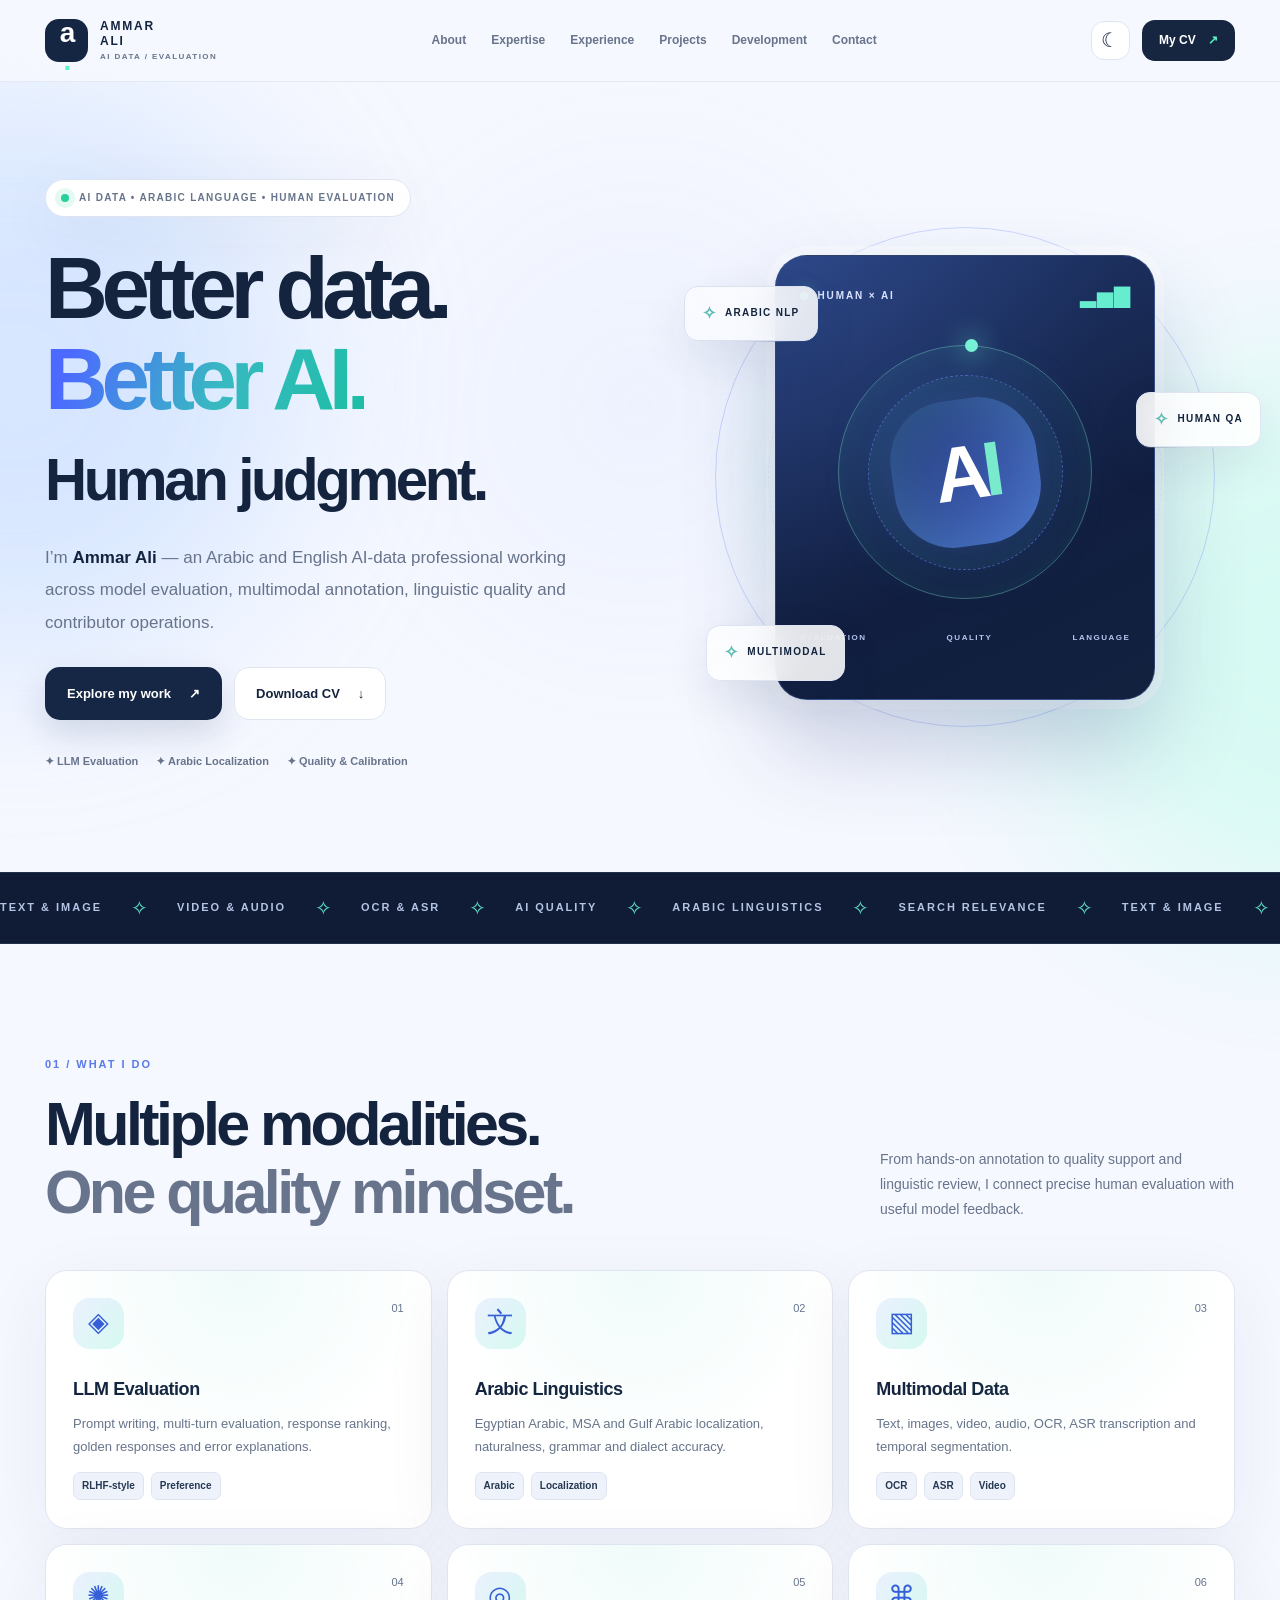
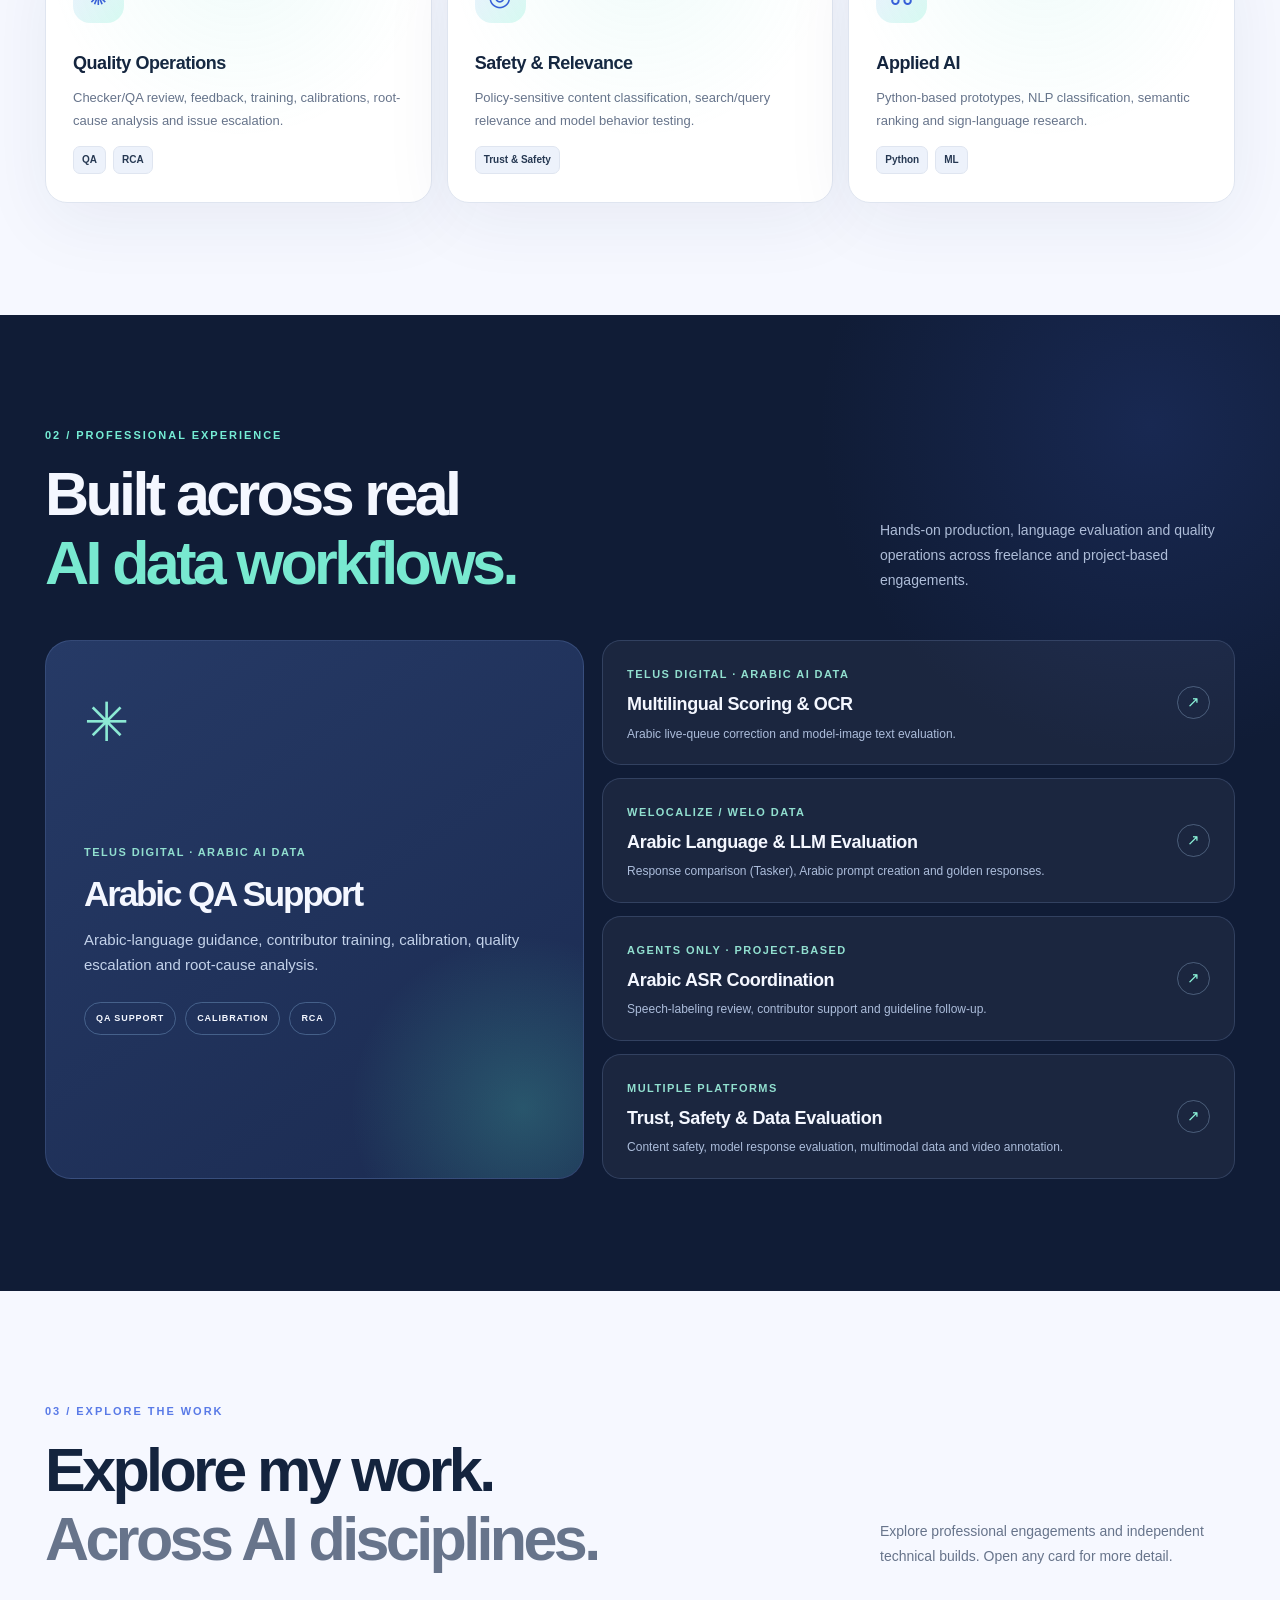
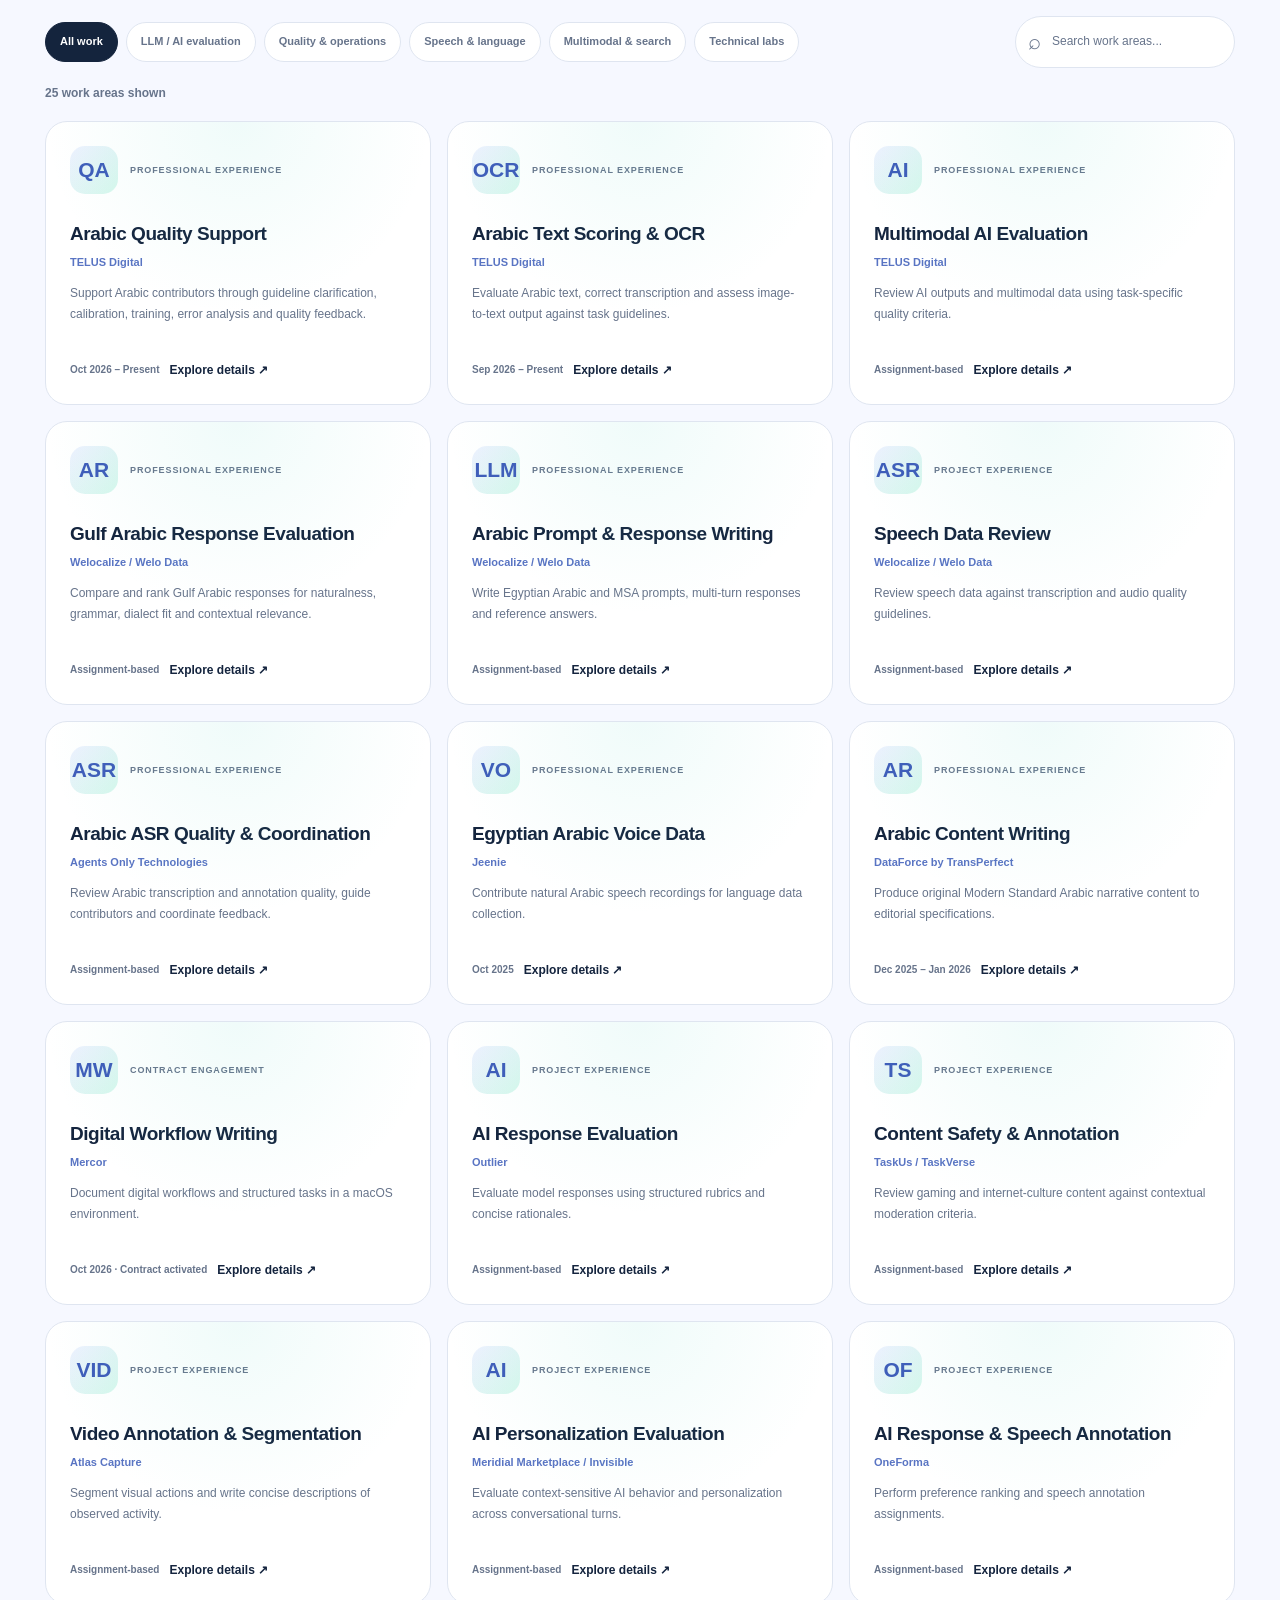
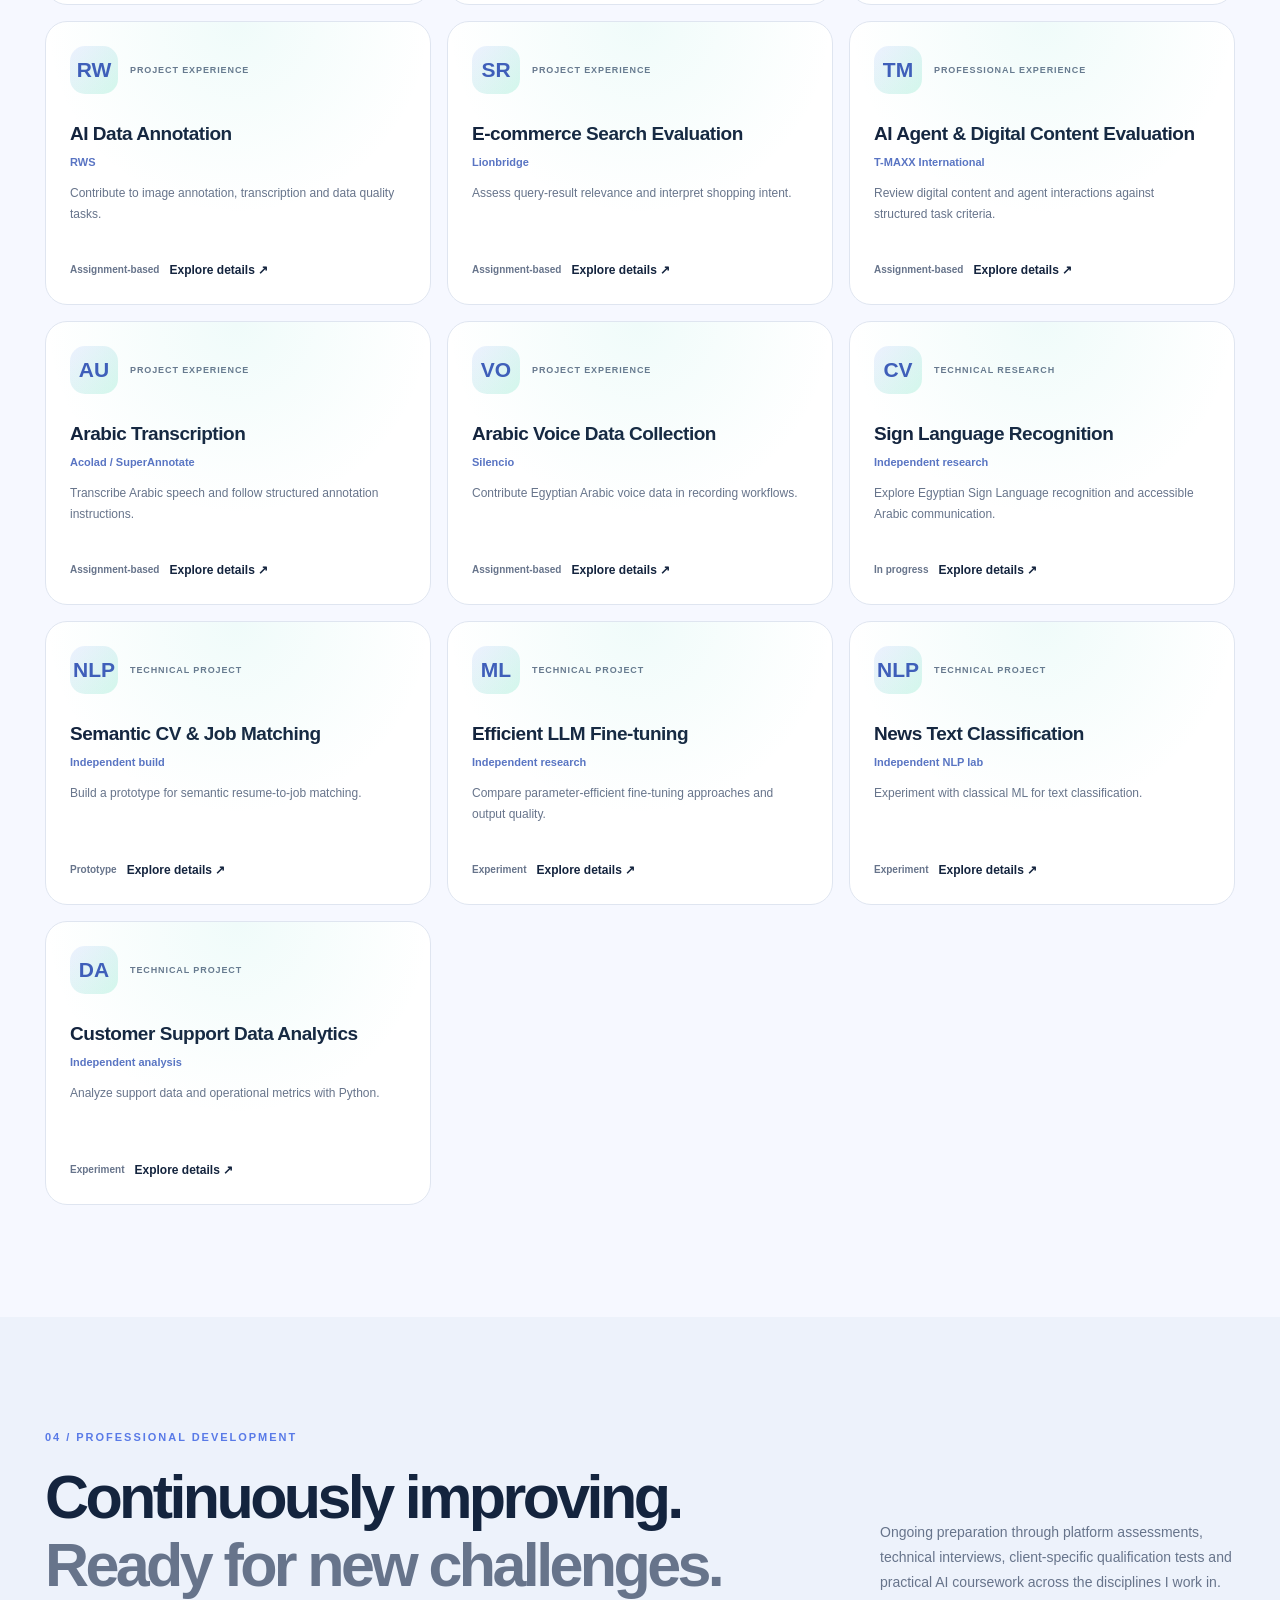
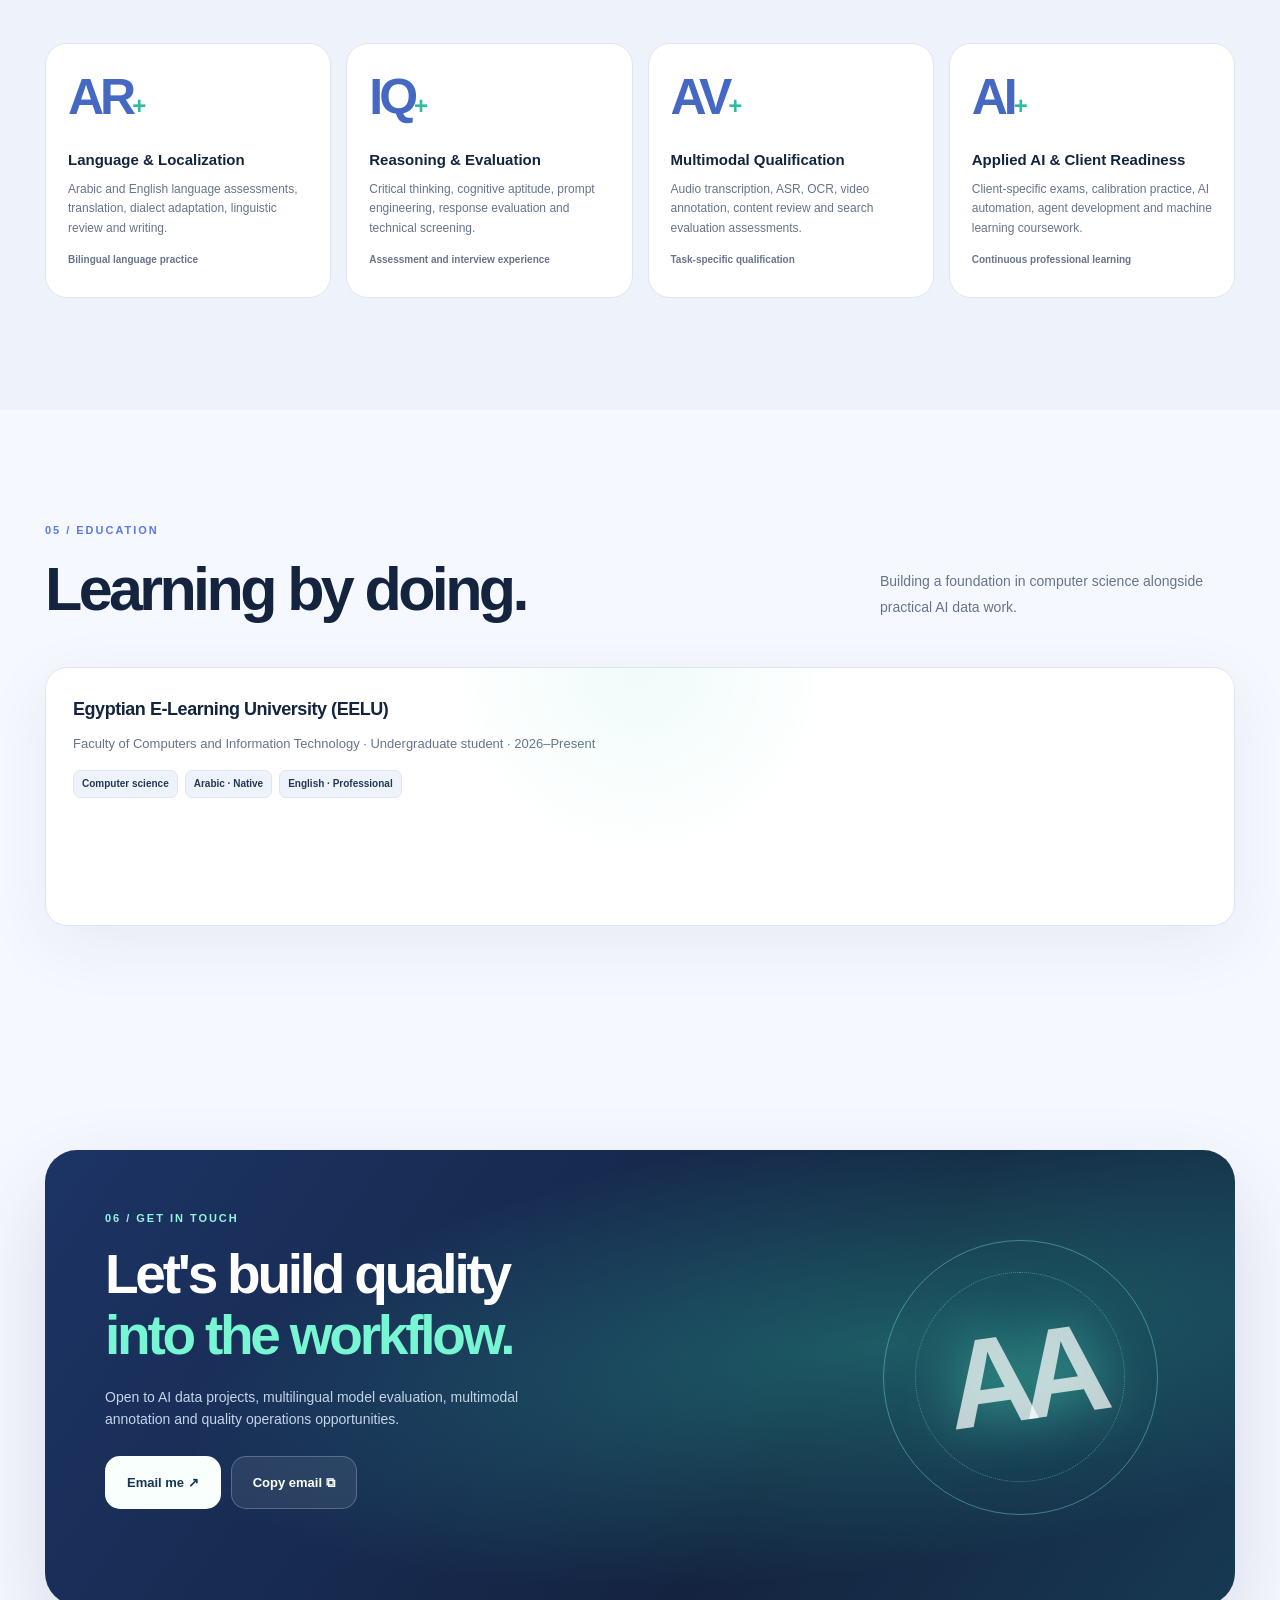
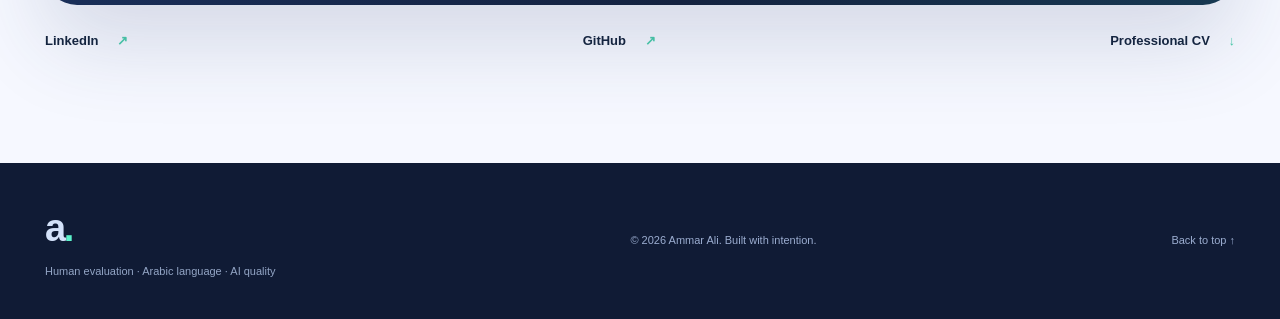
==== commit 88e3056f: "Add files via upload" ====
--- a/index.html
+++ b/index.html
@@ -1,131 +1,79 @@
-<!DOCTYPE html>
+<!doctype html>
 <html lang="en">
 <head>
-  <meta charset="UTF-8" />
-  <meta name="viewport" content="width=device-width, initial-scale=1" />
-  <meta name="theme-color" content="#f7fbff" />
-  <meta name="description" content="Ammar Ali — AI data annotation, LLM evaluation, Arabic localization, multimodal annotation, and quality assurance. Explore experience, skills and selected projects." />
-  <meta property="og:title" content="Ammar Ali | AI Data & Language Projects" />
-  <meta property="og:description" content="Annotation, evaluation, and quality operations across Arabic and English AI data projects." />
-  <meta property="og:type" content="website" />
-  <title>Ammar Ali | AI Data & Language Projects</title>
-  <link rel="icon" type="image/svg+xml" href="assets/favicon.svg" />
-  <link rel="stylesheet" href="styles.css" />
+<meta charset="utf-8" />
+<meta name="viewport" content="width=device-width, initial-scale=1" />
+<meta name="theme-color" content="#f6f8ff" />
+<meta name="description" content="Ammar Ali — AI data annotation, LLM response evaluation, Arabic linguistic QA, multimodal workflows and contributor operations. Explore professional projects and applied AI work." />
+<meta property="og:title" content="Ammar Ali | AI Data & Evaluation" />
+<meta property="og:description" content="Arabic & English AI data, evaluation, quality operations and applied AI work." />
+<title>Ammar Ali — AI Data, Evaluation & Quality Operations</title>
+<link rel="icon" href="assets/favicon.svg" type="image/svg+xml" />
+<link rel="stylesheet" href="styles.css" />
+<script defer src="script.js"></script>
 </head>
 <body>
-  <div class="scroll-progress" aria-hidden="true"><span id="scrollProgress"></span></div>
-  <a class="skip-link" href="#main">Skip to content</a>
-  <header class="site-header" id="top">
-    <div class="container nav-wrap">
-      <a class="brand" href="#top" aria-label="Ammar Ali, back to top"><span class="brand-mark">AA<span class="brand-dot">.</span></span><span class="brand-text">Ammar Ali<small>AI DATA · LANGUAGE · QUALITY</small></span></a>
-      <nav class="desktop-nav" aria-label="Primary navigation">
-        <a href="#expertise">Expertise</a><a href="#experience">Experience</a><a href="#projects">Projects</a><a href="#toolkit">Toolkit</a>
-      </nav>
-      <a class="nav-cta" href="mailto:2007ammarkhaledali@gmail.com?subject=AI%20Data%20Project%20Collaboration">Let's connect <span aria-hidden="true">↗</span></a>
-      <button class="menu-toggle" id="menuToggle" aria-controls="mobileNav" aria-expanded="false" aria-label="Open navigation menu"><span></span><span></span><span></span></button>
+<div id="progress" aria-hidden="true"></div>
+<div class="ambient ambient-a" aria-hidden="true"></div><div class="ambient ambient-b" aria-hidden="true"></div><div class="cursor-light" aria-hidden="true"></div>
+<a class="skip" href="#main">Skip to content</a>
+<header class="header" id="top">
+  <div class="shell nav-shell">
+    <a class="brand" href="#top" aria-label="Ammar Ali, back to top"><span class="brand-mark">a<span>.</span></span><span class="brand-label">AMMAR <b>ALI</b><small>AI DATA / EVALUATION</small></span></a>
+    <nav class="nav" id="main-nav" aria-label="Main navigation"><a href="#about">About</a><a href="#expertise">Expertise</a><a href="#experience">Experience</a><a href="#projects">Projects</a><a href="#credentials">Development</a><a href="#contact">Contact</a></nav>
+    <div class="nav-tools"><button class="theme-toggle" id="theme-toggle" type="button" aria-label="Toggle dark mode" title="Toggle light and dark mode"><span class="theme-icon">☾</span></button><button class="mobile-menu" id="mobile-menu" aria-label="Open navigation" aria-controls="main-nav" aria-expanded="false">☰</button><a class="nav-cta" href="Ammar_Ali_Professional_CV.pdf" download>My CV <span>↗</span></a></div>
+  </div>
+</header>
+<main id="main">
+<section class="hero shell" id="about">
+  <div class="hero-copy fade-in">
+    <div class="availability"><span class="pulse"></span> AI DATA • ARABIC LANGUAGE • HUMAN EVALUATION</div>
+    <h1>Better data.<br /><span class="gradient-text">Better AI.</span><br /><span class="underline-word">Human judgment.</span></h1>
+    <p class="hero-lead">I’m <strong>Ammar Ali</strong> — an Arabic and English AI-data professional working across model evaluation, multimodal annotation, linguistic quality and contributor operations.</p>
+    <div class="hero-buttons"><a href="#projects" class="btn btn-primary">Explore my work <span aria-hidden="true">↗</span></a><a href="Ammar_Ali_Professional_CV.pdf" class="btn btn-outline" download>Download CV <span>↓</span></a></div>
+    <div class="hero-pills"><span>✦ LLM Evaluation</span><span>✦ Arabic Localization</span><span>✦ Quality & Calibration</span></div>
+  </div>
+  <div class="hero-art fade-in" aria-label="Abstract interactive illustration of connected AI-data skills">
+    <div class="art-glow"></div><div class="orbit orbit-one"></div><div class="orbit orbit-two"></div>
+    <div class="floating-label label-one"><span class="spark">✧</span> ARABIC NLP</div>
+    <div class="floating-label label-two"><span class="spark">✧</span> HUMAN QA</div>
+    <div class="floating-label label-three"><span class="spark">✧</span> MULTIMODAL</div>
+    <div class="signal-card tilt-card" id="hero-signal">
+      <div class="signal-top"><span class="signal-dot"></span><span>HUMAN × AI</span><span class="signal-bars">▂▅▇</span></div>
+      <div class="signal-visual"><div class="signal-ring ring-one"></div><div class="signal-ring ring-two"></div><div class="signal-core">A<span>I</span></div></div>
+      <div class="signal-bottom"><span>EVALUATION</span><span>QUALITY</span><span>LANGUAGE</span></div>
     </div>
-    <nav class="mobile-nav" id="mobileNav" aria-label="Mobile navigation" hidden>
-      <a href="#expertise">Expertise</a><a href="#experience">Experience</a><a href="#projects">Projects</a><a href="#toolkit">Toolkit</a><a href="#contact">Contact</a>
-    </nav>
-  </header>
-
-  <main id="main">
-    <section class="hero" aria-labelledby="heroTitle">
-      <div class="hero-grain" aria-hidden="true"></div>
-      <div class="hero-orbit orbit-one" aria-hidden="true"></div><div class="hero-orbit orbit-two" aria-hidden="true"></div>
-      <div class="container hero-layout">
-        <div class="hero-copy">
-          <div class="eyebrow"><span class="status-dot"></span> AI DATA & LANGUAGE PROJECTS</div>
-          <h1 id="heroTitle">Better data.<br><span>Better AI.</span></h1>
-          <p class="hero-lead">From precise annotation to dependable quality operations — I work across Arabic and English AI data, model evaluation, and multimodal workflows.</p>
-          <div class="hero-points" aria-label="Areas of specialization"><span>Text</span><i></i><span>Image</span><i></i><span>Audio</span><i></i><span>Video</span><i></i><span>QA</span></div>
-          <div class="hero-actions"><a class="btn btn-primary" href="#experience">Explore my work <span aria-hidden="true">↗</span></a><a class="btn btn-quiet" href="assets/Ammar_Ali_CV.pdf" download>Download CV <span aria-hidden="true">↓</span></a></div>
-          <div class="hero-meta"><span class="mini-circle"></span> Native Arabic · Professional English <span class="separator"></span> Based in Egypt · Remote collaboration</div>
-        </div>
-        <div class="hero-visual" aria-hidden="true">
-          <div class="visual-halo"></div>
-          <svg class="network-globe" viewBox="0 0 520 520" role="presentation" focusable="false">
-            <defs><radialGradient id="globeLight" cx="37%" cy="27%" r="73%"><stop offset="0%" stop-color="#e8f9ff"/><stop offset="63%" stop-color="#b8ddf5" stop-opacity=".34"/><stop offset="100%" stop-color="#66b7e6" stop-opacity=".05"/></radialGradient><clipPath id="sphere"><circle cx="262" cy="250" r="193"/></clipPath></defs>
-            <circle cx="262" cy="250" r="193" fill="url(#globeLight)" stroke="#a8d4ed" stroke-width="1.1"/>
-            <g clip-path="url(#sphere)" fill="none" stroke="#52a4d6" stroke-opacity=".42" stroke-width="1.2">
-              <ellipse cx="262" cy="250" rx="190" ry="65"/><ellipse cx="262" cy="250" rx="191" ry="125"/><ellipse cx="262" cy="250" rx="75" ry="194"/><ellipse cx="262" cy="250" rx="139" ry="194"/><path d="M68 250H456M262 56V444M88 180Q260 155 437 180M90 327Q260 351 438 327" />
-            </g>
-            <g fill="#2fbfd8" fill-opacity=".75"><circle cx="107" cy="137" r="5"/><circle cx="206" cy="94" r="4"/><circle cx="356" cy="121" r="5"/><circle cx="408" cy="245" r="4"/><circle cx="345" cy="382" r="5"/><circle cx="156" cy="369" r="4"/><circle cx="116" cy="275" r="5"/><circle cx="268" cy="252" r="6"/><circle cx="214" cy="311" r="4"/></g>
-            <g fill="none" stroke="#1d91cf" stroke-opacity=".45" stroke-width="1"><path d="M107 137L206 94L356 121L408 245L345 382L214 311L156 369L116 275L268 252L107 137"/><path d="M206 94L268 252L356 121M116 275L214 311L268 252L408 245"/></g>
-            <circle cx="262" cy="250" r="215" fill="none" stroke="#79c8e7" stroke-opacity=".24" stroke-width="1.3" stroke-dasharray="3 10"/>
-          </svg>
-          <div class="visual-pill pill-one"><span class="pill-icon">✦</span> LANGUAGE DATA</div>
-          <div class="visual-pill pill-two"><span class="pill-icon">◎</span> EVALUATION</div>
-          <div class="visual-pill pill-three"><span class="pill-icon">✓</span> QUALITY</div>
-          <div class="visual-caption"><span class="caption-label">FOCUSED ON THE DETAILS</span><strong>Consistency, clarity<br>& human judgment.</strong></div>
-        </div>
-      </div>
-      <div class="scroll-hint" aria-hidden="true"><span>SCROLL TO EXPLORE</span><i></i></div>
-      <div class="hero-edge" aria-hidden="true"></div>
-    </section>
-
-    <section class="proof-bar" aria-label="Selected organizations and platforms">
-      <div class="container proof-inner"><div class="proof-intro">SELECTED PROJECT EXPERIENCE <span></span></div><div class="proof-names">TELUS Digital <b>·</b> Welocalize <b>·</b> Invisible Technologies <b>·</b> OneForma <b>·</b> Lionbridge <b>·</b> RWS</div></div>
-    </section>
-
-    <section class="section expertise-section" id="expertise" aria-labelledby="expertiseTitle">
-      <div class="container"><div class="section-heading"><div><span class="kicker">WHAT I DO</span><h2 id="expertiseTitle">Broad data experience.<br><em>Consistent quality.</em></h2></div><p>I combine hands-on annotation across data types with the judgment needed for language evaluation, difficult edge cases and reviewer workflows.</p></div>
-        <div class="cap-grid">
-          <article class="cap-card"><div class="card-no">01 / DATA</div><div class="cap-symbol" aria-hidden="true">⌗</div><h3>Data Annotation & Labeling</h3><p>Text labeling, image annotation, content classification, metadata review and project-based data tasks.</p><div class="tags"><span>Text</span><span>Image</span><span>Labeling</span></div></article>
-          <article class="cap-card"><div class="card-no">02 / MODELS</div><div class="cap-symbol" aria-hidden="true">✳</div><h3>LLM & Response Evaluation</h3><p>Response comparison, preference ranking, prompt and response writing, golden responses and structured justifications.</p><div class="tags"><span>LLM Evaluation</span><span>Preference</span></div></article>
-          <article class="cap-card"><div class="card-no">03 / LANGUAGE</div><div class="cap-symbol" aria-hidden="true">ع</div><h3>Arabic Linguistic QA</h3><p>Localization, dialect accuracy, grammar, naturalness, fluency, punctuation and language-focused review.</p><div class="tags"><span>Egyptian</span><span>MSA</span><span>Gulf</span></div></article>
-          <article class="cap-card"><div class="card-no">04 / MULTIMODAL</div><div class="cap-symbol" aria-hidden="true">◈</div><h3>Audio, Video & OCR</h3><p>Transcription, ASR annotation, speaker and audio segmentation, video action boundaries, temporal labels and OCR review.</p><div class="tags"><span>ASR</span><span>Video</span><span>OCR</span></div></article>
-          <article class="cap-card"><div class="card-no">05 / DISCOVERY</div><div class="cap-symbol" aria-hidden="true">⌕</div><h3>Search, Safety & Agents</h3><p>Search relevance, query intent, content moderation, policy-based review, personalization testing and red-team scenarios.</p><div class="tags"><span>Search</span><span>Safety</span><span>Agents</span></div></article>
-          <article class="cap-card cap-card-accent"><div class="card-no">06 / OPERATIONS</div><div class="cap-symbol" aria-hidden="true">◎</div><h3>Quality & Team Coordination</h3><p>Annotator and checker QA, guideline clarification, calibration, RCA, training sessions and feedback loops for Arabic teams.</p><div class="tags"><span>QA / QC</span><span>Calibration</span><span>RCA</span></div></article>
-        </div>
-      </div>
-    </section>
-
-    <section class="section experience-section" id="experience" aria-labelledby="experienceTitle">
-      <div class="container"><div class="section-heading"><div><span class="kicker">PROFESSIONAL EXPERIENCE</span><h2 id="experienceTitle">Selected work.<br><em>Real responsibilities.</em></h2></div><p>Project-based experience across AI data vendors and international teams. Below is a selection of roles; the complete record is available on LinkedIn.</p></div>
-      <div class="role-list">
-        <article class="role" ><div class="role-date">Aug 2026 — Present</div><div class="role-main"><div class="role-top"><div><h3>QA Support | Arabic Quality & Team Coordination</h3><div class="role-company">TELUS Digital</div></div><span class="role-type">QUALITY OPERATIONS</span></div><p>Support the Arabic contributor team through QA monitoring, internal training, guideline updates, client calibrations and Root Cause Analysis. Work directly with project and quality managers on recurring issues and corrective actions.</p><div class="role-keywords">QA review · Client calibration · Training · RCA</div></div></article>
-        <article class="role"><div class="role-date">Jan — Sep 2026</div><div class="role-main"><div class="role-top"><div><h3>Arabic ASR Quality Assurance & Team Coordinator</h3><div class="role-company">Agents Only Technologies</div></div><span class="role-type">ARABIC ASR</span></div><p>Reviewed work from labelers and checkers, supported quality follow-up and contributor feedback, clarified guidelines, and coordinated with project and quality managers on issues and corrective actions.</p><div class="role-keywords">ASR · Checker/labeler review · Contributor support</div></div></article>
-        <article class="role"><div class="role-date">Mar — Aug 2026</div><div class="role-main"><div class="role-top"><div><h3>Gulf Arabic Localization & Response Evaluator</h3><div class="role-company">Welocalize</div></div><span class="role-type">LANGUAGE EVALUATION</span></div><p>Compared AI-generated responses in Gulf Arabic, assessed linguistic naturalness and locale fit, documented language issues and provided justified preference ratings.</p><div class="role-keywords">Gulf Arabic · Localization · Response comparison</div></div></article>
-        <article class="role"><div class="role-date">Apr — Aug 2026</div><div class="role-main"><div class="role-top"><div><h3>Egyptian Arabic & MSA Prompt Writer / Evaluator</h3><div class="role-company">Welocalize</div></div><span class="role-type">CONTENT CREATION</span></div><p>Created original prompts, conversational follow-ups, written responses and golden responses in Egyptian Arabic and Modern Standard Arabic; evaluated model responses against project criteria.</p><div class="role-keywords">Prompt writing · Golden responses · Egyptian Arabic / MSA</div></div></article>
-        <article class="role"><div class="role-date">Aug 2025 — May 2026</div><div class="role-main"><div class="role-top"><div><h3>AI Data Annotator & Multimodal Evaluator</h3><div class="role-company">TELUS Digital</div></div><span class="role-type">MULTIMODAL</span></div><p>Evaluated text, audio, image and video outputs; compared AI responses; completed transcription and content-quality assessments according to detailed task guidelines.</p><div class="role-keywords">Text · Audio · Image · Video</div></div></article>
-        <article class="role"><div class="role-date">Apr — Jul 2026</div><div class="role-main"><div class="role-top"><div><h3>AI Personalization & Red Teaming Evaluator</h3><div class="role-company">Meridial Marketplace, by Invisible</div></div><span class="role-type">MODEL SAFETY</span></div><p>Designed challenging multi-turn scenarios and documented failures related to personalized context, privacy-sensitive behavior and inconsistent assistant responses.</p><div class="role-keywords">Adversarial testing · Personalization · Model behavior</div></div></article>
-      </div>
-      <details class="more-roles"><summary>View additional project experience <span>＋</span></summary><div class="more-roles-grid">
-        <div><strong>Workflow Writer | Generalist</strong><span>Mercor · Sep 2026 — Present</span><p>Structured task documentation and macOS-based workflows.</p></div>
-        <div><strong>AI Response Evaluator & Speech Data Annotator</strong><span>OneForma · Mar — Dec 2025</span><p>Preference ranking, transcription, audio segmentation and speaker labeling.</p></div>
-        <div><strong>Search Relevance & Query Evaluator</strong><span>Lionbridge · Jan — Jul 2025</span><p>E-commerce query intent and search-result relevance assessment.</p></div>
-        <div><strong>Video Annotation & Temporal Segmentation Specialist</strong><span>Atlas Capture · 2025 — 2026</span><p>Segmenting actions and writing precise English step descriptions.</p></div>
-        <div><strong>Gaming Content Moderator | Trust & Safety</strong><span>TaskUs · Jan — May 2026</span><p>Safety and policy evaluation of gaming chat content.</p></div>
-        <div><strong>AI Agent & Digital Content Evaluator</strong><span>T-Maxx International · Jan 2025 — Jan 2026</span><p>Agent behavior, content review and spreadsheet-based evaluation.</p></div>
-        <div><strong>AI Trainer & LLM Evaluator</strong><span>Outlier · Apr — Sep 2026</span><p>Guideline-based AI response annotation and model-quality ratings.</p></div>
-        <div><strong>AI Data Annotator & Evaluator</strong><span>RWS · Oct 2025 — Jul 2026</span><p>Text, image and audio labeling and review assignments.</p></div>
-        <div><strong>Freelance Data Annotator & Evaluator</strong><span>Mindrift · Project-based</span><p>Short-term labeling, transcription and content evaluation gigs.</p></div>
-        <div><strong>Social Media & Search Relevance Evaluator</strong><span>Appen · 2020 — 2024</span><p>Project-based social content ratings and search relevance evaluation.</p></div>
-        <div><strong>Arabic Content Writer | MSA</strong><span>DataForce · Feb — Apr 2026</span><p>Original written stories and language data in Modern Standard Arabic.</p></div>
-        <div><strong>Artificial Intelligence Intern</strong><span>FlyRank AI · Jul — Oct 2026</span><p>AI tools and general AI fluency assignments.</p></div>
-      </div></details>
-      <div class="section-link"><a href="https://www.linkedin.com/in/ammar-ali-6a572b383/" target="_blank" rel="noopener noreferrer">View full experience on LinkedIn <span aria-hidden="true">↗</span></a></div>
-      </div>
-    </section>
-
-    <section class="section projects-section" id="projects" aria-labelledby="projectsTitle">
-      <div class="container"><div class="section-heading"><div><span class="kicker">TECHNICAL PROJECTS</span><h2 id="projectsTitle">A practical<br><em>technical foundation.</em></h2></div><p>Selected academic and independent work alongside professional data operations. These are prototypes and learning projects, not client deliverables.</p></div>
-      <div class="project-grid">
-        <article class="project-card"><div class="project-top"><span>01 / NLP & MATCHING</span><span class="project-symbol">↗</span></div><div class="project-art art-cv" aria-hidden="true"><span class="art-page"><b></b><i></i><i></i><i></i></span><span class="art-node">82%</span><span class="art-line"></span><span class="art-tag">SEMANTIC MATCH</span></div><h3>AI CV Scanner & Job Matching</h3><p>Recruitment prototype combining CV analysis, semantic similarity and job matching across structured candidate and role data.</p><div class="project-stack">Python · FastAPI · Streamlit · Sentence Transformers</div></article>
-        <article class="project-card"><div class="project-top"><span>02 / MODEL ADAPTATION</span><span class="project-symbol">↗</span></div><div class="project-art art-lora" aria-hidden="true"><span class="bars"><i></i><i></i><i></i><i></i><i></i><i></i></span><span class="art-tag">LoRA / QLoRA</span><span class="art-chartline"></span></div><h3>LLM Fine-Tuning Comparison</h3><p>Compared baseline, LoRA and QLoRA approaches using training efficiency and language-generation evaluation metrics.</p><div class="project-stack">Python · PEFT · ROUGE-L · BERTScore</div></article>
-        <article class="project-card"><div class="project-top"><span>03 / ACCESSIBILITY · IN PROGRESS</span><span class="project-symbol">↗</span></div><div class="project-art art-sign" aria-hidden="true"><span class="sign-orbit one"></span><span class="sign-orbit two"></span><span class="sign-core">SL</span><span class="sign-wave">⌁⌁⌁</span><span class="art-tag">SIGN ↔ LANGUAGE</span></div><h3>SilentBridge AI</h3><p>University prototype exploring Egyptian Sign Language recognition and Arabic communication using computer vision and language interfaces.</p><div class="project-stack">Computer Vision · Machine Learning · Flutter</div></article>
-      </div>
-      </div>
-    </section>
-
-    <section class="collab-section" aria-labelledby="collabTitle"><div class="container collab-inner"><div><span class="kicker">BEYOND INDIVIDUAL TASKS</span><h2 id="collabTitle">Arabic-language quality<br>and team support.</h2><p>Alongside individual annotation and evaluation work, I can contribute to guideline rollouts, quality monitoring, reviewer feedback, contributor training and communication across Arabic-language delivery teams.</p></div><div class="collab-items"><div><span>01</span><strong>Clarify</strong><p>Translate complex guidelines into consistent team decisions.</p></div><div><span>02</span><strong>Review</strong><p>Monitor submissions, find recurring issues, support corrective action.</p></div><div><span>03</span><strong>Coordinate</strong><p>Connect contributors with project and quality stakeholders.</p></div></div></div></section>
-
-    <section class="section toolkit-section" id="toolkit" aria-labelledby="toolkitTitle"><div class="container"><div class="section-heading"><div><span class="kicker">TOOLS & LANGUAGES</span><h2 id="toolkitTitle">Adaptable across<br><em>teams and workflows.</em></h2></div><p>Project-specific systems change. Strong guideline interpretation, repeatable review habits, and clear communication stay essential.</p></div><div class="toolkit-grid"><div class="toolkit-group"><h3>Data & Review Platforms</h3><div class="tool-pills"><span>SuperAnnotate</span><span>CVAT</span><span>Human Signal</span><span>Project-specific QA tools</span></div></div><div class="toolkit-group"><h3>Collaboration & Operations</h3><div class="tool-pills"><span>Lark</span><span>Slack</span><span>Microsoft Teams</span><span>Google Workspace</span><span>Jira</span><span>Discord</span></div></div><div class="toolkit-group"><h3>Technical Projects</h3><div class="tool-pills"><span>Python</span><span>Pandas</span><span>scikit-learn</span><span>FastAPI</span><span>Streamlit</span><span>NLP</span></div></div><div class="toolkit-group"><h3>Languages & Locales</h3><p><strong>Arabic</strong> — native, with project experience in Egyptian Arabic and Modern Standard Arabic. Gulf Arabic localization experience; familiarity with Levantine varieties.</p><p><strong>English</strong> — professional working proficiency.</p></div></div><div class="education"><div><span class="kicker">EDUCATION</span><h3>The Egyptian E-Learning University (EELU)</h3><p>Faculty of Computers & Information Technology · 2026 — Present</p></div><span class="education-pill">Current studies</span></div></div></section>
-
-    <section class="contact-section" id="contact" aria-labelledby="contactTitle"><div class="container contact-inner"><span class="kicker">LET'S COLLABORATE</span><h2 id="contactTitle">Have an AI data project<br>in mind?</h2><p>Open to annotation, evaluation, linguistic review, QA support and Arabic-language team coordination opportunities.</p><div class="contact-actions"><a href="mailto:2007ammarkhaledali@gmail.com?subject=AI%20Data%20Project%20Collaboration" class="btn btn-white">Email me <span aria-hidden="true">↗</span></a><a href="https://www.linkedin.com/in/ammar-ali-6a572b383/" target="_blank" rel="noopener noreferrer" class="btn btn-outline-white">Connect on LinkedIn <span aria-hidden="true">↗</span></a></div><div class="contact-address">2007ammarkhaledali@gmail.com</div></div></section>
-  </main>
-  <footer class="footer"><div class="container footer-inner"><span>© <span id="year">2026</span> Ammar Ali</span><span>AI Data · Language · Evaluation · Quality</span><a href="#top">Back to top ↑</a></div></footer>
-  <script src="script.js"></script>
-</body>
-</html>
+  </div>
+</section>
+<div class="marquee-wrap" aria-label="Fields of practice"><div class="marquee"><span>TEXT & IMAGE</span><i>✧</i><span>VIDEO & AUDIO</span><i>✧</i><span>OCR & ASR</span><i>✧</i><span>AI QUALITY</span><i>✧</i><span>ARABIC LINGUISTICS</span><i>✧</i><span>SEARCH RELEVANCE</span><i>✧</i><span>TEXT & IMAGE</span><i>✧</i><span>VIDEO & AUDIO</span><i>✧</i><span>OCR & ASR</span><i>✧</i></div></div>
+<section class="section shell" id="expertise"><div class="section-head reveal"><div><p class="eyebrow">01 / WHAT I DO</p><h2>Multiple modalities.<br /><span class="muted-head">One quality mindset.</span></h2></div><p>From hands-on annotation to quality support and linguistic review, I connect precise human evaluation with useful model feedback.</p></div>
+<div class="cap-grid">
+  <article class="cap-card reveal tilt-card"><span class="cap-icon">◈</span><span class="cap-index">01</span><h3>LLM Evaluation</h3><p>Prompt writing, multi-turn evaluation, response ranking, golden responses and error explanations.</p><div class="cap-tags"><span>RLHF-style</span><span>Preference</span></div></article>
+  <article class="cap-card reveal tilt-card"><span class="cap-icon">文</span><span class="cap-index">02</span><h3>Arabic Linguistics</h3><p>Egyptian Arabic, MSA and Gulf Arabic localization, naturalness, grammar and dialect accuracy.</p><div class="cap-tags"><span>Arabic</span><span>Localization</span></div></article>
+  <article class="cap-card reveal tilt-card"><span class="cap-icon">▧</span><span class="cap-index">03</span><h3>Multimodal Data</h3><p>Text, images, video, audio, OCR, ASR transcription and temporal segmentation.</p><div class="cap-tags"><span>OCR</span><span>ASR</span><span>Video</span></div></article>
+  <article class="cap-card reveal tilt-card"><span class="cap-icon">✺</span><span class="cap-index">04</span><h3>Quality Operations</h3><p>Checker/QA review, feedback, training, calibrations, root-cause analysis and issue escalation.</p><div class="cap-tags"><span>QA</span><span>RCA</span></div></article>
+  <article class="cap-card reveal tilt-card"><span class="cap-icon">◎</span><span class="cap-index">05</span><h3>Safety & Relevance</h3><p>Policy-sensitive content classification, search/query relevance and model behavior testing.</p><div class="cap-tags"><span>Trust & Safety</span></div></article>
+  <article class="cap-card reveal tilt-card"><span class="cap-icon">⌘</span><span class="cap-index">06</span><h3>Applied AI</h3><p>Python-based prototypes, NLP classification, semantic ranking and sign-language research.</p><div class="cap-tags"><span>Python</span><span>ML</span></div></article>
+</div></section>
+<section class="section dark-band" id="experience"><div class="shell"><div class="section-head light reveal"><div><p class="eyebrow">02 / PROFESSIONAL EXPERIENCE</p><h2>Built across real<br /><em>AI data workflows.</em></h2></div><p>Hands-on production, language evaluation and quality operations across freelance and project-based engagements.</p></div>
+<div class="experience-grid">
+  <article class="exp-feature reveal"><div class="exp-icon">✳</div><span class="exp-time">TELUS DIGITAL · ARABIC AI DATA</span><h3>Arabic QA Support</h3><p>Arabic-language guidance, contributor training, calibration, quality escalation and root-cause analysis.</p><div class="exp-tags"><span>QA SUPPORT</span><span>CALIBRATION</span><span>RCA</span></div></article>
+  <div class="exp-stack">
+    <article class="exp-small reveal"><div><span class="exp-time">TELUS DIGITAL · ARABIC AI DATA</span><h3>Multilingual Scoring & OCR</h3><p>Arabic live-queue correction and model-image text evaluation.</p></div><span class="arrow-circle">↗</span></article>
+    <article class="exp-small reveal"><div><span class="exp-time">WELOCALIZE / WELO DATA</span><h3>Arabic Language & LLM Evaluation</h3><p>Response comparison (Tasker), Arabic prompt creation and golden responses.</p></div><span class="arrow-circle">↗</span></article>
+    <article class="exp-small reveal"><div><span class="exp-time">AGENTS ONLY · PROJECT-BASED</span><h3>Arabic ASR Coordination</h3><p>Speech-labeling review, contributor support and guideline follow-up.</p></div><span class="arrow-circle">↗</span></article>
+    <article class="exp-small reveal"><div><span class="exp-time">MULTIPLE PLATFORMS</span><h3>Trust, Safety & Data Evaluation</h3><p>Content safety, model response evaluation, multimodal data and video annotation.</p></div><span class="arrow-circle">↗</span></article>
+  </div>
+</div></div></section>
+<section class="section shell" id="projects"><div class="section-head reveal"><div><p class="eyebrow">03 / EXPLORE THE WORK</p><h2>Explore my work.<br /><span class="muted-head">Across AI disciplines.</span></h2></div><p>Explore professional engagements and independent technical builds. Open any card for more detail.</p></div>
+<div class="project-toolbar reveal"><div class="filter-row" id="filters" role="group" aria-label="Project categories"><button class="filter active" data-filter="all" aria-pressed="true">All work</button><button class="filter" data-filter="evaluation" aria-pressed="false">LLM / AI evaluation</button><button class="filter" data-filter="quality" aria-pressed="false">Quality & operations</button><button class="filter" data-filter="language" aria-pressed="false">Speech & language</button><button class="filter" data-filter="multimodal" aria-pressed="false">Multimodal & search</button><button class="filter" data-filter="technical" aria-pressed="false">Technical labs</button></div><label class="search-wrap"><span aria-hidden="true">⌕</span><input type="search" id="project-search" autocomplete="off" aria-label="Search projects" placeholder="Search work areas..." /></label></div>
+<div class="project-count" aria-live="polite"><span id="shown-count">0</span> work areas shown</div>
+<div class="projects-grid" id="project-grid"></div><div class="no-results" id="no-results" hidden>No work areas match that filter. Try a different search.</div>
+</section>
+<section class="section credentials-band" id="credentials"><div class="shell"><div class="section-head reveal"><div><p class="eyebrow">04 / PROFESSIONAL DEVELOPMENT</p><h2>Continuously improving.<br /><span class="muted-head">Ready for new challenges.</span></h2></div><p>Ongoing preparation through platform assessments, technical interviews, client-specific qualification tests and practical AI coursework across the disciplines I work in.</p></div><div class="credential-grid"><article class="credential reveal"><span class="credential-figure">AR<span>+</span></span><h3>Language & Localization</h3><p>Arabic and English language assessments, translation, dialect adaptation, linguistic review and writing.</p><span class="credential-foot">Bilingual language practice</span></article><article class="credential reveal"><span class="credential-figure">IQ<span>+</span></span><h3>Reasoning & Evaluation</h3><p>Critical thinking, cognitive aptitude, prompt engineering, response evaluation and technical screening.</p><span class="credential-foot">Assessment and interview experience</span></article><article class="credential reveal"><span class="credential-figure">AV<span>+</span></span><h3>Multimodal Qualification</h3><p>Audio transcription, ASR, OCR, video annotation, content review and search evaluation assessments.</p><span class="credential-foot">Task-specific qualification</span></article><article class="credential reveal"><span class="credential-figure">AI<span>+</span></span><h3>Applied AI & Client Readiness</h3><p>Client-specific exams, calibration practice, AI automation, agent development and machine learning coursework.</p><span class="credential-foot">Continuous professional learning</span></article></div></div></section>
+<section class="section shell" id="education"><div class="section-head reveal"><div><p class="eyebrow">05 / EDUCATION</p><h2>Learning by doing.</h2></div><p>Building a foundation in computer science alongside practical AI data work.</p></div><article class="cap-card reveal"><h3>Egyptian E-Learning University (EELU)</h3><p>Faculty of Computers and Information Technology · Undergraduate student · 2026–Present</p><div class="cap-tags"><span>Computer science</span><span>Arabic · Native</span><span>English · Professional</span></div></article></section>
+<section class="section shell" id="contact"><div class="contact-card reveal"><div class="contact-sheen"></div><div class="contact-copy"><p class="eyebrow">06 / GET IN TOUCH</p><h2>Let's build quality<br /><span>into the workflow.</span></h2><p>Open to AI data projects, multilingual model evaluation, multimodal annotation and quality operations opportunities.</p><div class="contact-buttons"><a class="btn btn-light" href="mailto:2007ammarkhaledali@gmail.com?subject=AI%20Data%20Project%20Opportunity">Email me ↗</a><button class="btn btn-glass" id="copy-email" type="button">Copy email ⧉</button></div><p class="contact-note" id="copy-note" aria-live="polite"></p></div><div class="contact-ornament"><div class="contact-circle one"></div><div class="contact-circle two"></div><div class="contact-letter">AA</div></div></div>
+<div class="link-row"><a href="https://www.linkedin.com/in/ammar-ali-6a572b383/" target="_blank" rel="noopener noreferrer">LinkedIn <span>↗</span></a><a href="https://github.com/ammar-ali-ai/ammar-ali-portfolio" target="_blank" rel="noopener noreferrer">GitHub <span>↗</span></a><a href="Ammar_Ali_Professional_CV.pdf" download>Professional CV <span>↓</span></a></div></section>
+</main>
+<footer><div class="shell foot"><div><span class="footer-brand">a<span>.</span></span><p>Human evaluation · Arabic language · AI quality</p></div><div>© <span id="year">2026</span> Ammar Ali. Built with intention.</div><a href="#top">Back to top ↑</a></div></footer>
+<div class="modal-backdrop" id="modal-backdrop" hidden><div class="modal" role="dialog" aria-modal="true" aria-labelledby="modal-title"><button class="modal-close" id="modal-close" aria-label="Close project details">✕</button><p class="eyebrow" id="modal-kicker">PROJECT</p><h2 id="modal-title"></h2><p class="modal-entity" id="modal-entity"></p><p id="modal-description"></p><div class="modal-section"><h3>Scope & contribution</h3><p id="modal-scope"></p></div><div class="modal-section"><h3>Engagement type</h3><p id="modal-record"></p></div><div class="modal-tags" id="modal-tags"></div></div></div>
+</body></html>
--- a/styles.css
+++ b/styles.css
@@ -1,116 +1,19 @@
-:root{--navy:#0b2846;--navy-2:#123b61;--ink:#17334e;--slate:#557088;--subtle:#8198ab;--blue:#0878d9;--teal:#21bdd1;--frost:#f3faff;--ice:#e9f6ff;--line:#e1ebf4;--white:#fff;--radius:20px;--shadow:0 20px 45px rgba(23,81,125,.055);--container:1160px}
-*,*::before,*::after{box-sizing:border-box}html{scroll-behavior:smooth}body{margin:0;background:#fff;color:var(--ink);font-family:Inter,"Segoe UI",Arial,sans-serif;-webkit-font-smoothing:antialiased;font-size:15px;line-height:1.64}a{color:inherit;text-decoration:none}button{font:inherit}img,svg{max-width:100%}a:focus-visible,button:focus-visible,summary:focus-visible{outline:3px solid #079eda;outline-offset:4px}.container{width:calc(100% - 56px);max-width:var(--container);margin-left:auto;margin-right:auto}.skip-link{position:absolute;z-index:100;left:8px;top:-80px;padding:10px 16px;background:#fff;color:#111}.skip-link:focus{top:8px}
-.site-header{position:sticky;top:0;z-index:40;background:rgba(255,255,255,.94);border-bottom:1px solid rgba(196,219,234,.7);backdrop-filter:blur(15px)}.nav-wrap{height:82px;display:flex;align-items:center;gap:26px}.brand{display:flex;align-items:center;gap:13px;white-space:nowrap}.brand-mark{width:46px;height:46px;border-radius:13px;display:grid;place-items:center;background:linear-gradient(135deg,#063258,#0f8cbd);font-weight:800;color:#fff;letter-spacing:-2px;font-size:18px}.brand-dot{color:#64e4eb}.brand-text{display:flex;flex-direction:column;line-height:1.2;font-weight:800;color:var(--navy);font-size:16px}.brand-text small{font-size:9px;font-weight:750;color:#8197a8;letter-spacing:1.35px;margin-top:6px}.desktop-nav{margin-left:auto;display:flex;align-items:center;gap:30px}.desktop-nav a{font-size:13px;font-weight:650;color:#64798b;transition:color .18s}.desktop-nav a:hover{color:#0878d9}.nav-cta{display:flex;gap:16px;align-items:center;padding:11px 18px;border-radius:10px;background:var(--navy);font-size:13px;font-weight:750;color:#fff;white-space:nowrap;transition:transform .18s,background .18s}.nav-cta:hover{background:#17618f;transform:translateY(-1px)}.menu-toggle{display:none;margin-left:auto;background:none;border:0;width:44px;height:44px;padding:9px}.menu-toggle span{display:block;width:25px;height:2px;background:#133750;margin:5px auto;border-radius:3px}.mobile-nav{display:flex;flex-direction:column;gap:0;padding:7px 28px 18px;border-top:1px solid #e3eef5;background:#fff}.mobile-nav[hidden]{display:none!important}.mobile-nav a{padding:11px 0;font-weight:650;border-bottom:1px solid #eef3f7}
-.hero{position:relative;overflow:hidden;background:linear-gradient(111deg,#fafeff 4%,#f7fcff 46%,#e4f5ff 100%);border-bottom:1px solid #deedf7}.hero::before{content:"";position:absolute;inset:0;background:radial-gradient(circle at 94% 4%,rgba(83,199,242,.21) 0,transparent 34%),radial-gradient(circle at 10% 96%,rgba(48,161,238,.115) 0,transparent 34%);pointer-events:none}.hero-grain{position:absolute;inset:0;opacity:.23;pointer-events:none;background-image:radial-gradient(#67afd7 1px,transparent 1px);background-size:30px 30px;mask-image:linear-gradient(to right,transparent 20%,#000 95%)}.hero-orbit{pointer-events:none;position:absolute;border:1px solid #b4e1f6;border-radius:50%;opacity:.55;transform:rotate(-20deg)}.orbit-one{width:680px;height:430px;right:-330px;top:-175px}.orbit-two{width:820px;height:270px;left:-420px;bottom:-210px}.hero-layout{position:relative;display:grid;grid-template-columns:1fr .89fr;align-items:center;min-height:645px;gap:24px;padding-top:35px;padding-bottom:67px}.hero-copy{position:relative;z-index:2}.eyebrow,.kicker{display:inline-flex;align-items:center;font-size:11px;font-weight:850;letter-spacing:2.25px;color:#0873b8}.eyebrow{gap:10px;padding:10px 14px;border:1px solid #d3eaf8;border-radius:999px;background:rgba(255,255,255,.72)}.status-dot{width:8px;height:8px;border-radius:50%;background:#0fc5d3;box-shadow:0 0 0 4px #e5fbfd}.hero h1{font-size:76px;font-size:clamp(56px,6vw,84px);line-height:1.035;letter-spacing:-4.3px;margin:26px 0 23px;color:var(--navy);font-weight:850}.hero h1 span{color:#0a86cd}.hero-lead{font-size:18px;line-height:1.78;color:#536d82;max-width:590px;margin:0 0 21px}.hero-points{display:flex;align-items:center;flex-wrap:wrap;gap:12px;color:#2b5575;font-size:13px;font-weight:750;margin-top:23px}.hero-points i{background:#17bed2;width:5px;height:5px;border-radius:50%}.hero-actions{display:flex;align-items:center;gap:10px;margin-top:36px}.btn{min-height:49px;padding:12px 22px;border-radius:10px;display:inline-flex;align-items:center;justify-content:center;gap:19px;font-size:13px;font-weight:800;white-space:nowrap;transition:transform .18s,background .18s,box-shadow .18s}.btn:hover{transform:translateY(-2px)}.btn-primary{color:#fff;background:linear-gradient(115deg,#066dbf,#0a9acb);box-shadow:0 13px 27px rgba(8,130,203,.2)}.btn-primary:hover{box-shadow:0 15px 30px rgba(8,130,203,.25)}.btn-quiet{border:1px solid #c8dfec;background:rgba(255,255,255,.85);color:#244b6b}.btn-quiet:hover{background:#fff}.hero-meta{font-size:12px;color:#7891a6;font-weight:550;display:flex;align-items:center;flex-wrap:wrap;gap:10px;margin-top:32px}.mini-circle{height:8px;width:8px;background:#66c9d0;border-radius:50%}.separator{height:13px;width:1px;background:#bfd7e6;margin-inline:4px}.hero-visual{position:relative;height:550px;min-width:0}.visual-halo{position:absolute;inset:48px 10px 46px 33px;border-radius:50%;background:radial-gradient(circle at 48% 45%,#fff 2%,rgba(209,239,252,.42) 51%,transparent 75%)}.network-globe{position:absolute;width:min(100%,530px);right:-24px;top:5px;filter:drop-shadow(0 36px 45px rgba(13,116,182,.1))}.visual-pill{position:absolute;z-index:1;border:1px solid rgba(191,223,239,.82);background:rgba(255,255,255,.88);box-shadow:0 15px 30px rgba(29,109,169,.08);border-radius:12px;padding:10px 15px;display:flex;align-items:center;gap:8px;font-size:10px;font-weight:850;letter-spacing:1.3px;color:#2e6287}.pill-icon{font-size:16px;color:#08a5c7}.pill-one{top:130px;left:0}.pill-two{top:250px;right:-24px}.pill-three{top:367px;left:30px}.visual-caption{position:absolute;bottom:0;right:10px;border:1px solid #d4e8f4;background:rgba(255,255,255,.82);box-shadow:0 14px 35px rgba(25,90,142,.05);border-radius:16px;padding:18px 23px 20px}.caption-label{font-size:10px;letter-spacing:1.7px;color:#138db7;font-weight:850;display:block;margin-bottom:4px}.visual-caption strong{font-size:20px;line-height:1.32;letter-spacing:-.5px;display:block;color:#1b4a6b}.hero-edge{height:30px;position:absolute;bottom:-25px;left:-5%;right:-5%;border-radius:50% 50% 0 0;background:#fff}
-.proof-bar{border-bottom:1px solid #e5edf3}.proof-inner{min-height:112px;display:flex;align-items:center;gap:44px}.proof-intro{font-size:10px;line-height:1.6;letter-spacing:1.4px;font-weight:900;color:#7893a4;max-width:126px;flex:0 0 126px}.proof-intro span{display:block;width:32px;height:3px;background:#25c4d6;margin-top:10px}.proof-names{display:flex;flex-wrap:wrap;align-items:center;gap:15px;font-size:14px;font-weight:750;color:#577186;line-height:2.2}.proof-names b{font-size:18px;font-weight:400;color:#35c4ce}
-.section{padding:106px 0 111px;scroll-margin-top:85px}.section-heading{display:flex;align-items:end;justify-content:space-between;gap:62px;margin-bottom:43px}.section-heading h2{font-size:48px;font-size:clamp(36px,4.2vw,56px);line-height:1.1;letter-spacing:-2px;color:var(--navy);margin:16px 0 0;font-weight:800}.section-heading h2 em{font-style:normal;color:#168dc5}.section-heading>p{max-width:370px;margin:0 0 4px;color:#6b8193;line-height:1.8}.cap-grid{display:grid;grid-template-columns:repeat(3,minmax(0,1fr));gap:16px}.cap-card{position:relative;overflow:hidden;min-height:280px;background:#fff;border:1px solid #dfebf4;border-radius:17px;padding:25px 25px 24px;box-shadow:0 13px 28px rgba(42,114,160,.026);transition:transform .2s,border-color .2s,box-shadow .2s}.cap-card:hover{transform:translateY(-4px);border-color:#b5d9ea;box-shadow:var(--shadow)}.card-no{font-size:10px;font-weight:850;letter-spacing:1.8px;color:#72a0bd}.cap-symbol{position:absolute;top:17px;right:21px;font-size:31px;color:#a3dceb;font-weight:400}.cap-card h3{font-size:19px;letter-spacing:-.5px;line-height:1.3;margin:28px 0 10px;color:#163e5e}.cap-card p{font-size:13px;line-height:1.76;color:#647f93;margin:0 0 20px;min-height:68px}.tags{display:flex;flex-wrap:wrap;gap:7px}.tags span{font-size:10px;font-weight:750;padding:5px 9px;border-radius:6px;background:#eff8fc;color:#397ca3}.cap-card-accent{background:linear-gradient(143deg,#e8f8ff,#f9fdff)}.cap-card-accent h3{color:#0569a8}
-.experience-section{background:linear-gradient(180deg,#f6fbff 0%,#f9fcff 100%)}.role-list{background:#fff;border:1px solid #e0ebf3;border-radius:18px;overflow:hidden}.role{display:grid;grid-template-columns:174px minmax(0,1fr);gap:18px;padding:25px 31px;border-bottom:1px solid #e8eef4}.role:last-child{border-bottom:0}.role-date{font-size:12px;color:#7b94a8;font-weight:700;white-space:nowrap;padding-top:5px}.role-top{display:flex;align-items:start;gap:14px;justify-content:space-between}.role h3{color:#163d5b;font-size:17px;line-height:1.4;margin:0;font-weight:790;letter-spacing:-.25px}.role-company{color:#087cb4;font-size:12px;font-weight:750;margin-top:3px}.role-type{font-size:9px;font-weight:900;letter-spacing:1.05px;color:#438aac;background:#eaf7fc;border-radius:6px;padding:6px 8px;white-space:nowrap}.role p{font-size:13px;color:#5e788d;margin:12px 0 7px;line-height:1.7}.role-keywords{font-size:11px;color:#7391a5;font-weight:740}.more-roles{border:1px solid #dceaf4;border-radius:14px;background:#fff;margin-top:17px}.more-roles summary{list-style:none;cursor:pointer;padding:18px 24px;color:#0d6caa;font-size:13px;font-weight:850;display:flex;align-items:center;justify-content:space-between}.more-roles summary::-webkit-details-marker{display:none}.more-roles summary span{font-size:22px;font-weight:400}.more-roles[open] summary span{transform:rotate(45deg)}.more-roles-grid{display:grid;grid-template-columns:repeat(2,minmax(0,1fr));gap:0 28px;border-top:1px solid #e6f0f5;padding:12px 24px 16px}.more-roles-grid>div{padding:15px 0 12px;border-bottom:1px solid #edf2f6}.more-roles-grid strong{display:block;font-size:13px;color:#1e4868}.more-roles-grid span{display:block;color:#1681b7;font-size:11px;font-weight:750;margin:3px 0}.more-roles-grid p{font-size:12px;color:#6e8394;line-height:1.6;margin:5px 0 0}.section-link{text-align:right;margin-top:21px;font-size:13px;font-weight:800;color:#0f78b9}.section-link a:hover{text-decoration:underline}
-.projects-section{background:#fff}.project-grid{display:grid;grid-template-columns:repeat(3,minmax(0,1fr));gap:18px}.project-card{border:1px solid #e0ebf4;border-radius:18px;padding:22px;min-width:0;box-shadow:var(--shadow)}.project-top{display:flex;justify-content:space-between;align-items:center;font-size:10px;font-weight:850;letter-spacing:1.4px;color:#5d92ae}.project-symbol{font-size:17px;color:#1f9ac0}.project-art{height:178px;margin:17px 0 20px;border-radius:10px;position:relative;overflow:hidden;background:#e5f5fd}.project-card h3{font-size:19px;line-height:1.3;letter-spacing:-.4px;margin:0 0 9px;color:var(--navy)}.project-card p{font-size:13px;line-height:1.73;color:#6d8393;min-height:89px;margin:0 0 16px}.project-stack{font-size:11px;font-weight:750;color:#2685ae;border-top:1px solid #e5eef3;padding-top:13px;line-height:1.8}.art-cv{background:linear-gradient(135deg,#edfaff,#cdeafd)}.art-page{position:absolute;left:63px;top:28px;width:103px;height:129px;border-radius:7px;background:#fff;box-shadow:0 7px 20px #76b5df55;padding:23px 15px}.art-page b{display:block;background:#78b7d9;width:36px;height:9px;border-radius:4px;margin-bottom:14px}.art-page i{display:block;background:#d9eaf3;width:76px;height:5px;border-radius:3px;margin-bottom:11px}.art-node{position:absolute;right:34px;top:54px;background:#0e90cb;color:#fff;width:83px;height:83px;border-radius:50%;display:grid;place-items:center;font-size:26px;font-weight:800;box-shadow:0 8px 24px #299dcc44}.art-line{position:absolute;left:169px;right:111px;top:100px;border-top:3px dotted #4ba9cc}.art-tag{position:absolute;bottom:12px;right:14px;font-size:9px;font-weight:800;letter-spacing:1.1px;color:#2b88aa}.art-lora{background:linear-gradient(135deg,#e6f7ff,#c2e5fa)}.bars{position:absolute;bottom:33px;left:35px;right:38px;height:115px;display:flex;gap:13px;align-items:end}.bars i{flex:1;border-radius:5px 5px 0 0;background:linear-gradient(#1397c8,#69cce0);height:50%}.bars i:nth-child(2){height:78%}.bars i:nth-child(3){height:63%}.bars i:nth-child(4){height:92%;background:linear-gradient(#0867b8,#48b2d9)}.bars i:nth-child(5){height:69%}.bars i:nth-child(6){height:85%}.art-chartline{position:absolute;left:13px;right:14px;top:30px;border-top:1px dashed #8ecde7}.art-sign{background:radial-gradient(circle at 50% 50%,#f7ffff,#cbeafd)}.sign-core{position:absolute;left:calc(50% - 40px);top:47px;width:80px;height:80px;border-radius:50%;display:grid;place-items:center;background:linear-gradient(125deg,#0b7fbd,#4fc3d6);color:#fff;font-size:32px;font-weight:800;box-shadow:0 14px 27px #1b9cc244}.sign-orbit{position:absolute;left:calc(50% - 119px);top:9px;width:238px;height:158px;border:1.5px solid #70bfe2;border-radius:50%;transform:rotate(-20deg)}.sign-orbit.two{transform:rotate(29deg)}.sign-wave{position:absolute;top:56px;right:29px;color:#119bd0;font-size:26px}
-.collab-section{position:relative;overflow:hidden;background:#0c3151;color:#fff;padding:78px 0}.collab-section::after{content:"";position:absolute;width:390px;height:390px;border:1px solid #2c779f;border-radius:50%;right:-140px;top:-220px;box-shadow:0 0 0 55px rgba(45,140,186,.07),0 0 0 130px rgba(45,140,186,.03)}.collab-inner{position:relative;z-index:1;display:grid;grid-template-columns:1.1fr 1fr;gap:75px;align-items:center}.collab-section .kicker{color:#75dce6}.collab-inner h2{font-size:40px;font-size:clamp(32px,3.5vw,44px);letter-spacing:-1.7px;line-height:1.2;margin:15px 0;color:#fff}.collab-inner>div>p{max-width:530px;line-height:1.83;color:#afcadd;margin:0}.collab-items{display:grid;gap:0}.collab-items>div{border-bottom:1px solid #285775;padding:11px 0;display:grid;grid-template-columns:28px 105px 1fr;align-items:baseline;gap:11px}.collab-items>div:last-child{border-bottom:0}.collab-items span{color:#44cfe0;font-size:12px;font-weight:800}.collab-items strong{font-size:16px;color:#fff}.collab-items p{font-size:12px;color:#b7cfdd;margin:0}
-.toolkit-grid{display:grid;grid-template-columns:repeat(2,minmax(0,1fr));gap:15px}.toolkit-group{min-height:170px;border:1px solid #e1ebf3;border-radius:16px;padding:23px 25px;background:#fff}.toolkit-group h3{margin:0 0 15px;font-size:17px;color:#163c5b}.tool-pills{display:flex;flex-wrap:wrap;gap:9px}.tool-pills span{font-size:12px;font-weight:700;border:1px solid #dfebf4;background:#f6fbff;padding:7px 12px;border-radius:7px;color:#49718e}.toolkit-group p{color:#688197;font-size:12px;line-height:1.8;margin:7px 0}.toolkit-group p strong{color:#234a69}.education{margin-top:19px;display:flex;align-items:center;justify-content:space-between;gap:24px;padding:24px 27px;border-radius:16px;border:1px solid #dcecf4;background:linear-gradient(100deg,#f4fbff,#eaf8ff)}.education h3{font-size:17px;line-height:1.4;margin:7px 0 3px;color:#15415f}.education p{margin:0;color:#6f889b;font-size:12px}.education-pill{border:1px solid #cbe6f3;border-radius:999px;padding:7px 12px;color:#1684b4;white-space:nowrap;font-size:11px;font-weight:850}
-.contact-section{scroll-margin-top:82px;position:relative;overflow:hidden;text-align:center;background:linear-gradient(118deg,#0874b7 2%,#0c3760 100%);color:#fff;padding:92px 0 85px}.contact-section::before{content:"";position:absolute;width:580px;height:580px;left:-230px;top:-360px;border:1px solid rgba(118,231,242,.24);box-shadow:0 0 0 70px rgba(255,255,255,.035),0 0 0 160px rgba(255,255,255,.022);border-radius:50%}.contact-inner{position:relative}.contact-inner .kicker{color:#80e6f0}.contact-inner h2{font-size:50px;font-size:clamp(37px,5vw,58px);line-height:1.15;letter-spacing:-2px;margin:17px 0 14px}.contact-inner p{max-width:560px;margin:0 auto;color:#d4ecfa;line-height:1.8}.contact-actions{display:flex;justify-content:center;gap:12px;margin-top:33px}.btn-white{background:#fff;color:#0c557b}.btn-outline-white{color:#fff;border:1px solid #95d1ec}.btn-outline-white:hover{background:#ffffff20}.contact-address{font-size:12px;color:#b2e0f3;margin-top:29px;font-weight:650}.footer{background:#082740;color:#a9c5d8}.footer-inner{min-height:80px;display:flex;align-items:center;justify-content:space-between;gap:20px;font-size:12px}.footer a{color:#e2faff}.footer a:hover{text-decoration:underline}
-@media(max-width:1060px){.desktop-nav{gap:16px}.nav-wrap{gap:16px}.hero h1{font-size:66px;letter-spacing:-3.6px}.network-globe{right:-45px}.visual-pill.pill-one{left:-25px}.proof-inner{gap:20px}.proof-names{font-size:12px;gap:10px}}
-@media(max-width:900px){.desktop-nav,.nav-cta{display:none}.menu-toggle{display:block}.hero-layout{grid-template-columns:1fr;min-height:unset;padding-top:80px;padding-bottom:85px;gap:0}.hero-copy{max-width:700px}.hero h1{font-size:65px;font-size:clamp(53px,8vw,76px)}.hero-visual{position:absolute;right:0;top:30px;height:420px;width:46%;opacity:.22;pointer-events:none}.network-globe{right:-15%;width:100%;top:20px}.visual-pill,.visual-caption{display:none}.proof-inner{padding:22px 0;align-items:start}.cap-grid{grid-template-columns:repeat(2,minmax(0,1fr))}.section-heading{display:block}.section-heading>p{max-width:650px;margin-top:24px}.project-grid{grid-template-columns:repeat(2,minmax(0,1fr))}.project-card:last-child{grid-column:span 2}.project-card p{min-height:unset}.collab-inner{grid-template-columns:1fr;gap:35px}}
-@media(max-width:640px){.container{width:min(calc(100% - 34px),var(--container))}.nav-wrap{height:70px}.brand-mark{width:42px;height:42px}.brand-text{font-size:15px}.brand-text small{font-size:8px;letter-spacing:.8px}.hero-layout{padding-top:58px;padding-bottom:70px}.eyebrow{font-size:9px;letter-spacing:1.45px;padding:8px 11px}.hero h1{font-size:53px;font-size:clamp(48px,12vw,65px);letter-spacing:-2.9px;margin:22px 0}.hero-lead{font-size:16px;line-height:1.7}.hero-actions{flex-wrap:wrap;margin-top:28px}.hero-actions .btn{padding-inline:16px}.hero-meta{font-size:11px;gap:8px}.hero-visual{right:-21%;top:25%;width:65%;opacity:.14}.hero-points{gap:8px;font-size:11px}.proof-inner{display:block}.proof-intro{max-width:none;display:flex;gap:13px;align-items:center;margin-bottom:9px}.proof-intro span{margin:0}.proof-names{font-size:11px;line-height:2;gap:7px}.section{padding:72px 0 75px}.section-heading{margin-bottom:27px}.section-heading h2{font-size:39px;letter-spacing:-1.5px}.section-heading>p{margin-top:17px;font-size:13px}.cap-grid,.project-grid{grid-template-columns:1fr}.project-card:last-child{grid-column:auto}.cap-card{min-height:unset;padding:23px}.cap-card p{min-height:unset}.role{grid-template-columns:1fr;gap:4px;padding:20px}.role-date{padding:0;font-size:11px}.role h3{font-size:15px}.role-top{display:block}.role-type{display:inline-block;margin-top:9px}.role p{font-size:12px}.more-roles-grid{grid-template-columns:1fr}.more-roles-grid>div{padding:13px 0}.project-art{height:185px}.collab-section{padding:65px 0}.collab-inner h2{font-size:35px}.collab-items>div{grid-template-columns:22px 80px 1fr;gap:8px}.collab-items strong{font-size:14px}.collab-items p{font-size:11px}.toolkit-grid{grid-template-columns:1fr}.toolkit-group{min-height:unset}.education{align-items:start;display:block}.education-pill{display:inline-block;margin-top:14px}.contact-section{padding:75px 0}.contact-inner h2{font-size:41px}.contact-actions{flex-direction:column;max-width:290px;margin:25px auto 0}.footer-inner{padding:18px 0;flex-direction:column;min-height:unset;gap:3px;text-align:center}}
-@media(prefers-reduced-motion:reduce){html{scroll-behavior:auto}*,*::before,*::after{transition:none!important;animation:none!important}}
+:root{color-scheme:light;--bg:#f6f8ff;--bg-alt:#edf2fb;--white:#fff;--panel:#fff;--ink:#14243e;--ink-soft:#263852;--muted:#67748b;--border:#dfe5f0;--blue:#526cf4;--mint:#48cdb5;--navy:#101b35;--navy2:#192b4f;--shadow:0 18px 70px rgba(30,49,87,.065);--ease:cubic-bezier(.22,1,.36,1);--px:50vw;--py:45vh}
+:root[data-theme=dark]{color-scheme:dark;--bg:#0c1425;--bg-alt:#141e33;--white:#152038;--panel:#17243b;--ink:#f6f8ff;--ink-soft:#d9e2f4;--muted:#a6b4c9;--border:#2c3b54;--blue:#9ba7ff;--mint:#65e5cc;--navy:#0a1224;--navy2:#142443;--shadow:0 18px 70px rgba(0,0,0,.22)}
+*{box-sizing:border-box}html{scroll-behavior:smooth;scroll-padding-top:96px}body{margin:0;background:var(--bg);color:var(--ink);font-family:Inter,ui-sans-serif,-apple-system,BlinkMacSystemFont,"Segoe UI",sans-serif;font-size:15px;line-height:1.62;overflow-x:hidden;transition:background .3s,color .3s}::selection{background:#a7f2db;color:#0e2541}button,input{font:inherit}a{color:inherit;text-decoration:none}button{cursor:pointer}button:focus-visible,a:focus-visible,input:focus-visible{outline:3px solid var(--mint);outline-offset:4px}#progress{position:fixed;top:0;left:0;height:3px;width:0;background:linear-gradient(90deg,#6d78ff,#43ecc3);z-index:100;transition:width .1s}.skip{position:absolute;top:-100px;left:18px;background:var(--ink);color:var(--bg);z-index:101;padding:9px 18px;border-radius:8px}.skip:focus{top:13px}.shell{width:min(1190px,calc(100% - 60px));margin:0 auto}.ambient{position:fixed;pointer-events:none;filter:blur(90px);opacity:.36;z-index:-1;border-radius:50%;transition:transform 1.2s var(--ease)}.ambient-a{width:570px;height:570px;top:10%;left:-270px;background:#a1c9ff}.ambient-b{width:560px;height:560px;top:40%;right:-310px;background:#a2ffdf}.cursor-light{position:fixed;pointer-events:none;inset:0;z-index:8;background:radial-gradient(550px circle at var(--px) var(--py),rgba(86,139,237,.055),transparent 60%);mix-blend-mode:multiply;opacity:1}html[data-theme=dark] .cursor-light{mix-blend-mode:screen;background:radial-gradient(520px circle at var(--px) var(--py),rgba(82,230,199,.045),transparent 65%)}.header{position:sticky;top:0;z-index:60;background:color-mix(in srgb,var(--bg) 86%,transparent);backdrop-filter:blur(22px);border-bottom:1px solid color-mix(in srgb,var(--border) 75%,transparent)}.nav-shell{height:81px;display:flex;align-items:center;justify-content:space-between;gap:18px}.brand{display:flex;align-items:center;gap:12px;flex-shrink:0}.brand-mark{display:grid;place-items:center;width:43px;height:43px;border-radius:14px;background:#152642;color:white;font-size:28px;line-height:1;font-weight:850;letter-spacing:-.07em}.brand-mark span,.footer-brand span{color:#5cf2cb}.brand-label{display:flex;flex-direction:column;font-size:12px;letter-spacing:.15em;line-height:1.2;font-weight:600}.brand-label b{font-weight:850}.brand-label small{font-size:8px;color:var(--muted);letter-spacing:.18em;margin-top:4px}.nav{display:flex;align-items:center;gap:25px}.nav a{color:var(--muted);font-size:12px;font-weight:700;transition:color .2s}.nav a:hover,.nav a:focus{color:var(--blue)}.nav-tools{display:flex;align-items:center;gap:12px}.theme-toggle,.mobile-menu{height:39px;width:39px;border:1px solid var(--border);background:var(--panel);border-radius:13px;color:var(--ink);display:grid;place-items:center;font-size:20px}.mobile-menu{display:none}.nav-cta{background:#162641;color:#fff;border-radius:13px;padding:11px 17px;font-size:12px;font-weight:750;white-space:nowrap}.nav-cta span{margin-left:9px;color:#59f1c9}.nav-cta:hover{background:#3348a0}
+.hero{min-height:645px;padding-top:97px;padding-bottom:96px;display:grid;grid-template-columns:1.05fr .95fr;gap:55px;align-items:center}.availability{display:inline-flex;align-items:center;gap:10px;padding:10px 15px;border:1px solid var(--border);border-radius:50px;background:var(--panel);font-size:10px;letter-spacing:.13em;font-weight:800;color:var(--muted);box-shadow:var(--shadow)}.pulse{width:8px;height:8px;border-radius:100%;background:#28ce9b;box-shadow:0 0 0 6px #26ce9b1e;animation:pulse 2s infinite}@keyframes pulse{50%{box-shadow:0 0 0 12px #26ce9b00}}h1,h2,h3,p{margin-top:0}.hero h1{font-size:clamp(57px,6.8vw,96px);font-weight:850;line-height:1.045;letter-spacing:-.074em;margin:26px 0 26px}.gradient-text{background:linear-gradient(110deg,#4c6aff 10%,#38b9c1 55%,#1cbfa4);background-clip:text;-webkit-background-clip:text;color:transparent}.underline-word{font-size:.67em;letter-spacing:-.059em;color:var(--ink)}.hero-lead{color:var(--muted);font-size:17px;line-height:1.9;max-width:550px}.hero-lead strong{color:var(--ink)}.hero-buttons{display:flex;gap:12px;flex-wrap:wrap;margin:28px 0}.btn{display:inline-flex;align-items:center;justify-content:center;gap:18px;padding:15px 21px;border:1px solid transparent;font-size:13px;font-weight:780;border-radius:15px;transition:transform .22s,box-shadow .22s,background .22s}.btn:hover{transform:translateY(-3px)}.btn-primary{background:#152744;color:white;box-shadow:0 14px 35px rgba(19,43,90,.15)}.btn-primary:hover{box-shadow:0 20px 50px rgba(19,43,90,.22)}.btn-outline{background:var(--panel);border-color:var(--border)}.hero-pills{display:flex;flex-wrap:wrap;gap:9px;color:var(--muted);font-size:11px;font-weight:700}.hero-pills span{padding:5px 0;margin-right:9px}.hero-art{height:545px;display:grid;place-items:center;position:relative;isolation:isolate}.art-glow{position:absolute;z-index:-1;inset:28px;border-radius:50%;background:radial-gradient(ellipse,#cee2ff 12%,#daf8ef 42%,transparent 69%);filter:blur(23px);opacity:.84}html[data-theme=dark] .art-glow{opacity:.22}.orbit{position:absolute;border:1px solid color-mix(in srgb,var(--blue) 24%,transparent);border-radius:50%;width:500px;height:500px;animation:spin 55s linear infinite}.orbit-two{height:394px;width:394px;animation-direction:reverse;border-style:dashed;opacity:.64}@keyframes spin{to{transform:rotate(360deg)}}.signal-card{width:min(380px,83%);height:445px;border-radius:32px;background:linear-gradient(154deg,#233b72,#111e40 65%,#12213e);border:1px solid #7489d150;box-shadow:0 45px 90px #1a2f7339,0 0 0 9px #fff6;position:relative;overflow:hidden;padding:24px;color:#fff;transform-style:preserve-3d}.signal-card:before{content:"";position:absolute;inset:-40%;background:radial-gradient(circle at 20% 20%,#5880ec35,transparent 42%);animation:signal-breath 9s ease-in-out infinite alternate}@keyframes signal-breath{to{transform:translate(18%,12%)}}.signal-top,.signal-bottom{position:relative;display:flex;gap:9px;align-items:center;font-size:10px;letter-spacing:.19em;font-weight:800;color:#dce5ff}.signal-top span:last-child{margin-left:auto;color:#66edd0;font-size:20px}.signal-dot{width:8px;height:8px;border-radius:50%;background:#68ebd1;box-shadow:0 0 17px #59ffd7}.signal-visual{height:320px;display:grid;place-items:center;position:relative}.signal-ring{position:absolute;border-radius:50%;width:254px;height:254px;border:1px solid #83fbd859;box-shadow:0 0 48px #5cf0da1d inset;animation:spin 18s linear infinite}.ring-one:after{content:"";position:absolute;left:50%;top:-7px;border-radius:50%;background:#78f2d6;width:13px;height:13px;box-shadow:0 0 27px #7cffe3}.ring-two{width:195px;height:195px;border:1px dashed #768afc88;animation-duration:24s;animation-direction:reverse}.signal-core{width:147px;height:147px;display:grid;place-items:center;border-radius:40%;font-size:77px;font-weight:850;letter-spacing:-.09em;background:linear-gradient(135deg,#243d78,#4767c8);box-shadow:0 0 65px #5e9fff55,0 0 60px #6bffcc24 inset;transform:rotate(-8deg)}.signal-core span{color:#79eacb}.signal-bottom{justify-content:space-between;color:#b6c7f1;font-size:8px}.floating-label{position:absolute;z-index:4;border-radius:14px;background:color-mix(in srgb,var(--panel) 88%,transparent);color:var(--ink);border:1px solid var(--border);box-shadow:0 18px 46px #192e4f16;backdrop-filter:blur(20px);font-size:10px;letter-spacing:.13em;font-weight:800;padding:13px 17px;animation:float 7s ease-in-out infinite}.label-one{left:-12px;top:81px}.label-two{right:-26px;top:187px;animation-delay:-2.5s}.label-three{left:10px;bottom:69px;animation-delay:-4s}.spark{color:#60bdb2;font-size:17px;vertical-align:middle;margin-right:4px}@keyframes float{50%{transform:translateY(-13px)}}.marquee-wrap{background:var(--navy);color:#b4c4e4;overflow:hidden;border-block:1px solid #44608650}.marquee{display:flex;width:max-content;align-items:center;gap:29px;padding:19px 0;animation:marquee 37s linear infinite}.marquee span{white-space:nowrap;font-size:11px;letter-spacing:.18em;font-weight:700}.marquee i{font-style:normal;color:#62e7ca;font-size:20px}@keyframes marquee{to{transform:translateX(-50%)}}
+.section{padding:112px 0}.section-head{display:flex;justify-content:space-between;align-items:end;gap:40px;margin-bottom:43px}.eyebrow{font-size:11px;letter-spacing:.18em;color:#597ae7;font-weight:850;margin-bottom:16px}.section h2{font-size:clamp(38px,4.8vw,61px);letter-spacing:-.059em;line-height:1.12;font-weight:825;margin-bottom:0}.muted-head{color:var(--muted)}.section-head>p{max-width:355px;color:var(--muted);font-size:14px;line-height:1.8;margin:0 0 4px}.cap-grid{display:grid;grid-template-columns:repeat(3,minmax(0,1fr));gap:15px}.cap-card{background:var(--panel);border:1px solid var(--border);border-radius:22px;padding:27px;min-height:259px;position:relative;box-shadow:var(--shadow);transition:box-shadow .32s,border-color .3s;transform-style:preserve-3d}.cap-card:after,.project-card:after{content:"";position:absolute;inset:0;border-radius:inherit;background:radial-gradient(350px circle at var(--card-x,50%) var(--card-y,0%),#63dacb19,transparent 55%);pointer-events:none}.cap-card:hover{border-color:#98dbe2;box-shadow:0 26px 65px #2b426b20}.cap-icon{font-size:27px;display:grid;place-items:center;width:51px;height:51px;border-radius:17px;background:linear-gradient(135deg,#edf1ff,#dafbf2);color:#365dd8;margin-bottom:26px}.cap-index{position:absolute;top:29px;right:27px;font-size:11px;color:var(--muted)}.cap-card h3{font-size:18px;letter-spacing:-.025em;margin-bottom:9px}.cap-card p{font-size:13px;color:var(--muted);margin-bottom:14px;line-height:1.75}.cap-tags,.modal-tags{display:flex;flex-wrap:wrap;gap:7px;margin-top:auto}.cap-tags span,.modal-tags span{background:var(--bg-alt);color:var(--ink-soft);border:1px solid var(--border);border-radius:7px;font-size:10px;font-weight:800;padding:5px 8px}
+.dark-band{background:#101c36;color:#f4f7ff;position:relative;overflow:hidden}.dark-band:before{content:"";position:absolute;width:720px;height:720px;right:-230px;top:-250px;background:radial-gradient(circle,#324fa989,transparent 65%);opacity:.45;pointer-events:none}.light .eyebrow{color:#75edd5}.light p,.dark-band .section-head>p{color:#aebdd8}.light h2 em{font-style:normal;color:#78e9d0}.experience-grid{display:grid;grid-template-columns:.92fr 1.08fr;gap:18px;position:relative}.exp-feature{background:linear-gradient(145deg,#263a66,#1b2b51);border:1px solid #5872a661;border-radius:26px;min-height:460px;padding:38px;position:relative;overflow:hidden}.exp-feature:after{content:"";position:absolute;width:400px;height:400px;border-radius:50%;background:radial-gradient(circle,#5af9ce33,transparent 61%);right:-140px;bottom:-130px}.exp-icon{font-size:54px;color:#8cead4;margin-bottom:72px}.exp-time{font-size:11px;letter-spacing:.13em;color:#91dfcf;font-weight:800}.exp-feature h3{font-size:35px;letter-spacing:-.06em;line-height:1.1;margin:12px 0 15px}.exp-feature p{color:#c3d2ea;max-width:450px}.exp-tags{display:flex;flex-wrap:wrap;gap:9px;margin-top:25px}.exp-tags span{border:1px solid #688db785;border-radius:20px;font-size:9px;padding:8px 11px;letter-spacing:.1em;font-weight:700}.exp-stack{display:grid;grid-template-rows:repeat(4,1fr);gap:13px}.exp-small{display:flex;justify-content:space-between;align-items:center;gap:20px;border:1px solid #51658c6e;border-radius:19px;padding:20px 24px;background:#ffffff0c;transition:background .2s,transform .25s}.exp-small:hover{background:#ffffff17;transform:translateX(4px)}.exp-small h3{font-size:18px;margin:5px 0;letter-spacing:-.02em}.exp-small p{font-size:12px;color:#acbddb;margin-bottom:0}.arrow-circle{border:1px solid #7e9aba79;border-radius:50%;width:33px;height:33px;flex-shrink:0;display:grid;place-items:center;color:#8cf5da}
+.project-toolbar{display:flex;justify-content:space-between;align-items:center;gap:20px;margin-bottom:10px}.filter-row{display:flex;flex-wrap:wrap;gap:8px}.filter{border:1px solid var(--border);background:var(--panel);padding:10px 14px;border-radius:30px;color:var(--muted);font-size:11px;font-weight:750;transition:background .22s,color .22s,transform .22s}.filter:hover{transform:translateY(-2px)}.filter.active{background:#14243d;color:#fff;border-color:#14243d}.search-wrap{display:flex;align-items:center;gap:9px;min-width:220px;background:var(--panel);border:1px solid var(--border);border-radius:30px;padding:7px 12px;color:var(--muted);font-size:22px}.search-wrap input{outline:0;border:0;background:none;color:var(--ink);width:100%;min-width:0;font-size:12px}.search-wrap input::placeholder{color:var(--muted)}.project-count{color:var(--muted);font-size:12px;margin:16px 0 18px;font-weight:700}.projects-grid{display:grid;grid-template-columns:repeat(3,minmax(0,1fr));gap:16px}.project-card{position:relative;background:var(--panel);border:1px solid var(--border);border-radius:22px;min-height:284px;padding:24px;text-align:left;color:var(--ink);overflow:hidden;transition:border-color .25s,transform .3s,box-shadow .3s;display:flex;flex-direction:column;width:100%}.project-card:hover{border-color:#92c4eb;box-shadow:var(--shadow);transform:translateY(-5px)}.project-card:focus-visible{outline:3px solid var(--mint)}.project-card-top{display:flex;justify-content:space-between;align-items:center;gap:12px;margin-bottom:28px}.project-glyph{width:48px;height:48px;display:grid;place-items:center;border-radius:15px;background:linear-gradient(135deg,#eef1ff,#d6f8ec);color:#3e5cb9;font-weight:850;font-size:21px}.project-type{font-size:9px;letter-spacing:.1em;color:var(--muted);font-weight:850;text-transform:uppercase}.project-card h3{font-size:19px;line-height:1.3;letter-spacing:-.025em;margin-bottom:7px}.project-org{color:#5974c3;font-size:11px;font-weight:800;margin-bottom:11px}.project-card p{font-size:12px;color:var(--muted);line-height:1.75;margin-bottom:15px}.project-footer{display:flex;justify-content:space-between;align-items:center;margin-top:auto;gap:10px}.project-footer small{font-size:10px;color:var(--muted);font-weight:700}.project-footer b{font-size:12px;color:var(--ink)}.no-results{padding:42px;border:1px dashed var(--border);border-radius:20px;color:var(--muted);text-align:center}
+.credentials-band{background:var(--bg-alt)}.credential-grid{display:grid;grid-template-columns:repeat(4,1fr);gap:15px}.credential{background:var(--panel);border:1px solid var(--border);border-radius:22px;padding:28px 22px;min-height:255px;display:flex;flex-direction:column}.credential-figure{font-size:50px;letter-spacing:-.08em;font-weight:850;line-height:1;color:#4568c2}.credential-figure span{font-size:24px;color:#30bca1}.credential h3{font-size:15px;margin:26px 0 8px}.credential p{font-size:12px;color:var(--muted)}.credential-foot{font-size:10px;color:var(--muted);font-weight:750;margin-top:auto}.contact-card{border-radius:32px;background:linear-gradient(125deg,#1c3465,#142340 63%,#173952);color:#fff;position:relative;overflow:hidden;min-height:412px;padding:60px;display:flex;justify-content:space-between;box-shadow:0 38px 86px #253b6728}.contact-sheen{position:absolute;inset:-50%;background:radial-gradient(ellipse at 60% 50%,#30deba4c,transparent 35%);transform:rotate(-8deg);pointer-events:none}.contact-copy{position:relative;z-index:2}.contact-copy .eyebrow{color:#94f4dc}.contact-card h2{color:white;font-size:clamp(42px,4.3vw,57px)}.contact-card h2 span{color:#78f5d2}.contact-card p:not(.eyebrow){max-width:460px;color:#c4d4e9;font-size:14px;margin-top:19px}.contact-buttons{display:flex;gap:10px;flex-wrap:wrap;margin-top:25px}.btn-light{background:#f9fffc;color:#163453}.btn-glass{background:#ffffff14;color:white;border:1px solid #a4bfe85a}.contact-ornament{position:relative;width:310px;align-self:center;display:grid;place-items:center}.contact-circle{width:275px;height:275px;border:1px solid #7ae8d66b;border-radius:50%;position:absolute;animation:spin 22s linear infinite}.contact-circle.two{height:210px;width:210px;animation-direction:reverse;border-style:dotted}.contact-letter{font-size:125px;font-weight:900;letter-spacing:-.13em;color:#ffffffb8;transform:rotate(-8deg);text-shadow:0 0 55px #5affd287}.link-row{display:flex;justify-content:space-between;gap:18px;flex-wrap:wrap;padding-top:25px}.link-row a{font-size:13px;font-weight:750}.link-row a span{color:#4acbab;margin-left:15px}.contact-note{min-height:16px;margin-top:8px!important;font-size:12px!important}footer{background:var(--navy);color:#d4e2fa;padding:35px 0}.foot{display:flex;justify-content:space-between;align-items:center;gap:25px}.footer-brand{font-size:38px;font-weight:900;letter-spacing:-.06em}.foot p{font-size:11px;color:#93a5c5;margin:3px 0}.foot>div:nth-child(2),.foot>a{font-size:11px;color:#9badd0}
+.modal-backdrop{position:fixed;inset:0;z-index:120;background:rgba(8,15,32,.72);backdrop-filter:blur(9px);display:grid;place-items:center;padding:20px}.modal-backdrop[hidden]{display:none}.modal{position:relative;background:var(--panel);color:var(--ink);border:1px solid var(--border);border-radius:30px;padding:38px;max-width:600px;width:100%;max-height:min(85vh,830px);overflow-y:auto;box-shadow:0 40px 100px #0005}.modal-close{position:absolute;top:23px;right:25px;width:34px;height:34px;border-radius:11px;color:var(--ink);border:1px solid var(--border);background:var(--bg-alt)}.modal h2{font-size:32px;line-height:1.15;letter-spacing:-.055em;max-width:440px}.modal-entity{color:#5975bb;font-weight:750}.modal p{color:var(--muted);font-size:14px}.modal-section{padding:18px 0 10px;border-top:1px solid var(--border)}.modal-section h3{font-size:13px}.modal-tags{margin-top:14px}.reveal{opacity:0;transform:translateY(28px);transition:opacity .8s var(--ease),transform .8s var(--ease)}.reveal.is-visible{opacity:1;transform:translateY(0)}
+@media(max-width:1100px){.nav{gap:13px}.nav a{font-size:11px}.hero{gap:18px}.label-two{right:-5px}.projects-grid{grid-template-columns:repeat(2,1fr)}.credential-grid{grid-template-columns:repeat(2,1fr)}}
+@media(max-width:800px){.shell{width:min(100% - 34px,680px)}.nav-shell{height:72px}.mobile-menu{display:grid}.nav{display:none;position:absolute;left:0;right:0;top:71px;background:var(--panel);padding:18px 25px;box-shadow:0 18px 42px #121d3816;flex-direction:column;align-items:stretch;gap:0;border-bottom:1px solid var(--border)}.nav.open{display:flex}.nav a{font-size:14px;padding:10px}.brand-label{font-size:11px}.hero{display:flex;flex-direction:column;text-align:left;min-height:auto;padding-top:70px;padding-bottom:70px;gap:35px}.hero-copy{width:100%}.hero h1{font-size:clamp(56px,10vw,85px)}.hero-art{width:100%;height:490px}.section{padding:75px 0}.section-head{display:block}.section-head>p{margin-top:20px}.cap-grid{grid-template-columns:repeat(2,1fr)}.experience-grid{grid-template-columns:1fr}.exp-feature{min-height:370px}.contact-card{padding:42px 30px}.contact-ornament{display:none}.project-toolbar{flex-direction:column;align-items:stretch}.search-wrap{width:100%}}
+@media(max-width:570px){.nav-cta{display:none}.hero h1{font-size:51px}.hero-art{height:410px}.signal-card{height:355px;width:83%;padding:18px}.signal-visual{height:245px}.signal-ring{width:195px;height:195px}.ring-two{width:155px;height:155px}.signal-core{width:112px;height:112px;font-size:59px}.floating-label{font-size:8px;padding:9px 11px}.label-one{left:-5px}.label-two{right:-6px}.orbit{width:350px;height:350px}.orbit-two{width:285px;height:285px}.section h2{font-size:38px}.cap-grid,.projects-grid,.credential-grid{grid-template-columns:1fr}.cap-card{min-height:215px}.exp-feature h3{font-size:31px}.contact-card{border-radius:25px;padding:42px 26px}.contact-card h2{font-size:38px}.foot{align-items:flex-start;flex-direction:column}.modal{padding:28px 23px;border-radius:22px}}
+@media(prefers-reduced-motion:reduce){html{scroll-behavior:auto}*,*:before,*:after{animation-duration:.001ms!important;transition-duration:.001ms!important}.reveal{opacity:1;transform:none}.cursor-light{display:none}}
+/* Keep the monogram on one horizontal baseline inside the animated core. */
+.signal-core{display:flex;align-items:center;justify-content:center;gap:0}
 
-
-/* -------------------------------------------
-   MOTION EDITION 2026: lightweight, purposeful
-   animations, with reduced-motion protection.
-   ------------------------------------------- */
-.scroll-progress { position: fixed; top: 0; left: 0; right: 0; height: 3px; z-index: 100; pointer-events: none; }
-.scroll-progress span { display:block; width:100%; height:100%; transform:scaleX(0); transform-origin:0 50%; background:linear-gradient(90deg,#0878d9,#23d3dd); box-shadow:0 0 10px #28c3d844; }
-.site-header { transition: background-color .32s,box-shadow .32s,border-color .32s; }
-.site-header.is-scrolled { background:rgba(255,255,255,.96); box-shadow:0 10px 35px rgba(18,78,121,.075); border-color:#e8f2f8; }
-.desktop-nav a { position:relative; }
-.desktop-nav a::after { content:""; position:absolute; left:0; right:100%; height:2px; bottom:-9px; background:linear-gradient(90deg,#108fcf,#26cdd6); border-radius:2px; transition:right .28s ease; }
-.desktop-nav a:hover::after,.desktop-nav a.is-active::after { right:0; }
-.desktop-nav a.is-active { color:#0878d9; }
-
-/* Slow ambient motion in the hero, not visual noise. */
-.hero::before { animation:ambientGlow 18s ease-in-out infinite alternate; }
-.hero-grain { animation:grainedDrift 35s linear infinite; }
-.hero-orbit.orbit-one { animation:orbitSwayOne 29s ease-in-out infinite alternate; }
-.hero-orbit.orbit-two { animation:orbitSwayTwo 31s ease-in-out infinite alternate; }
-.status-dot { animation:statusPulse 3.5s ease-in-out infinite; }
-.hero-visual { transform:translate3d(var(--mx,0px),var(--my,0px),0); transition:transform .55s cubic-bezier(.16,1,.3,1); }
-.network-globe { animation:globeFloat 8s ease-in-out infinite; }
-.network-globe g[fill="#2fbfd8"] circle { animation:nodePulse 4s ease-in-out infinite; transform-box:fill-box; transform-origin:center; }
-.network-globe g[fill="#2fbfd8"] circle:nth-child(2n) { animation-delay:-1.4s; }
-.network-globe g[fill="#2fbfd8"] circle:nth-child(3n) { animation-delay:-2.6s; }
-.visual-pill { animation:gentleLift 7s ease-in-out infinite; }
-.pill-two { animation-delay:-2.2s; }
-.pill-three { animation-delay:-4.1s; }
-.hero h1 span { background:linear-gradient(100deg,#0879cf 10%,#14aed2 50%,#0879cf 90%); background-size:220% 100%; color:transparent; -webkit-background-clip:text; background-clip:text; animation:headlineFlow 10s ease-in-out infinite alternate; }
-.scroll-hint { position:absolute; z-index:2; left:50%; transform:translateX(-50%); bottom:34px; display:flex; align-items:center; flex-direction:column; gap:11px; color:#709ab2; font-size:9px; letter-spacing:2px; font-weight:850; pointer-events:none; }
-.scroll-hint i { display:block; position:relative; height:24px; width:1px; overflow:hidden; background:#b8d9e8; }
-.scroll-hint i::after { content:""; position:absolute; top:-55%; left:0; height:55%; width:1px; background:#0787c7; animation:scrollCue 2.2s ease-in-out infinite; }
-
-/* Pointer-reactive, accessible card micro-interactions. */
-.cap-card,.project-card,.toolkit-group,.role { will-change:auto; }
-.cap-card { isolation:isolate; transition:transform .4s cubic-bezier(.16,1,.3,1),border-color .35s,box-shadow .35s; }
-.cap-card::before { content:""; position:absolute; inset:0; border-radius:inherit; pointer-events:none; background:radial-gradient(270px circle at var(--pointer-x,50%) var(--pointer-y,20%),rgba(30,183,222,.115),transparent 75%); opacity:0; transition:opacity .4s; }
-.cap-card:hover::before,.cap-card:focus-within::before { opacity:1; }
-.cap-card:hover { transform:translateY(-7px); box-shadow:0 23px 46px rgba(22,105,163,.1); }
-.cap-symbol { transition:transform .5s cubic-bezier(.16,1,.3,1),color .5s; }
-.cap-card:hover .cap-symbol { transform:rotate(-10deg) scale(1.13); color:#10a6d1; }
-.tags span { transition:background .25s,color .25s; }
-.cap-card:hover .tags span { background:#e7f6fc; color:#176c9e; }
-.project-card { position:relative; transition:transform .42s cubic-bezier(.16,1,.3,1),box-shadow .42s,border-color .42s; }
-.project-card:hover { transform:translateY(-7px); box-shadow:0 24px 45px rgba(13,105,171,.12); border-color:#b9dbea; }
-.project-card:hover .project-symbol { transform:translate(2px,-3px); }
-.project-symbol { display:inline-block; transition:transform .35s ease; }
-.project-art::before { content:""; position:absolute; inset:-40%; background:linear-gradient(112deg,transparent 38%,rgba(255,255,255,.35) 49%,transparent 59%); transform:translateX(-100%) rotate(5deg); pointer-events:none; z-index:3; }
-.project-card:hover .project-art::before { animation:artSweep 1.15s ease-in-out 1; }
-.project-card .art-page { animation:artBob 6s ease-in-out infinite; }
-.project-card .art-node { animation:nodeBreath 5s ease-in-out infinite; }
-.project-card .sign-orbit.one { animation:signOrbitOne 17s linear infinite; }
-.project-card .sign-orbit.two { animation:signOrbitTwo 21s linear infinite; }
-.project-card .sign-core { animation:nodeBreath 5.4s ease-in-out infinite; }
-.bars i { transform-origin:bottom; animation:barBreathe 5.5s ease-in-out infinite; }
-.bars i:nth-child(2n) { animation-delay:-1.7s; }
-.bars i:nth-child(3n) { animation-delay:-3s; }
-.role { transition:background .3s,box-shadow .3s; }
-.role:hover { background:#f8fcff; box-shadow:inset 3px 0 0 #33b8d2; }
-.toolkit-group { transition:border-color .3s,transform .3s,box-shadow .3s; }
-.toolkit-group:hover { border-color:#b9d9ed; transform:translateY(-3px); box-shadow:0 14px 28px rgba(31,113,160,.06); }
-.tool-pills span { transition:transform .25s ease,background .25s ease,color .25s; }
-.tool-pills span:hover { transform:translateY(-2px); background:#e8f6fc; color:#08689e; }
-.btn span[aria-hidden],.nav-cta span { transition:transform .3s; display:inline-block; }
-.btn:hover span[aria-hidden],.nav-cta:hover span { transform:translate(2px,-2px); }
-.more-roles-grid>div { transition:padding-left .25s ease,background-color .25s ease; }
-.more-roles-grid>div:hover { padding-left:8px; background:#f8fcff; }
-
-/* Entrance transitions are only enabled after JS can observe them. */
-.reveal-ready { opacity:0; transform:translate3d(0,26px,0); transition:opacity .76s cubic-bezier(.16,1,.3,1),transform .76s cubic-bezier(.16,1,.3,1); transition-delay:var(--reveal-delay,0ms); }
-.reveal-ready.is-visible { opacity:1; transform:translate3d(0,0,0); }
-.cap-card.reveal-ready:not(.is-visible),.project-card.reveal-ready:not(.is-visible){ transform:translate3d(0,28px,0) scale(.985); }
-.cap-card.reveal-ready.is-visible,.project-card.reveal-ready.is-visible {transform:none;}
-.cap-card.reveal-ready.is-visible:hover,.project-card.reveal-ready.is-visible:hover { transform:translateY(-7px); }
-
-@keyframes ambientGlow { from { opacity:.6; transform:scale(1); } to { opacity:1; transform:scale(1.08); } }
-@keyframes grainedDrift { to {background-position:210px 60px;} }
-@keyframes orbitSwayOne {to{transform:rotate(6deg) translateY(16px);} }
-@keyframes orbitSwayTwo {to{transform:rotate(-38deg) translateY(-18px);} }
-@keyframes statusPulse { 50% {box-shadow:0 0 0 7px rgba(15,197,211,.11)} }
-@keyframes globeFloat {50%{transform:translate3d(0,-13px,0)} }
-@keyframes nodePulse { 50% {opacity:.42;transform:scale(.7);} }
-@keyframes gentleLift {50%{transform:translateY(-8px)} }
-@keyframes headlineFlow {to{background-position:100% 0;} }
-@keyframes scrollCue {to{top:115%;} }
-@keyframes artBob {50%{transform:translateY(-7px) rotate(-1deg);} }
-@keyframes nodeBreath {50%{transform:scale(1.055)} }
-@keyframes artSweep {to{transform:translateX(110%) rotate(5deg)} }
-@keyframes signOrbitOne {to{transform:rotate(340deg)} }
-@keyframes signOrbitTwo {to{transform:rotate(-331deg)} }
-@keyframes barBreathe {50%{transform:scaleY(.85)} }
-
-@media(max-width:900px){ .scroll-hint{display:none;} .network-globe {animation-duration:11s;} }
-@media(max-width:640px){ .cap-card:hover,.project-card:hover,.toolkit-group:hover{transform:none;} .cap-card::before{display:none;} }
-@media(prefers-reduced-motion:reduce){
-  .reveal-ready,.reveal-ready.is-visible,.cap-card.reveal-ready:not(.is-visible),.project-card.reveal-ready:not(.is-visible) {opacity:1!important;transform:none!important;transition:none!important;}
-  .hero::before,.hero-grain,.hero-orbit,.status-dot,.network-globe,.network-globe g circle,.visual-pill,.hero h1 span,.scroll-hint i::after,.project-art *,.project-art::before {animation:none!important;}
-  .hero-visual{transform:none!important;transition:none!important;}
-}
-@media print { .reveal-ready,.reveal-ready.is-visible {opacity:1!important;transform:none!important} .scroll-progress,.scroll-hint{display:none!important;} }
+/* Keep decorative motion and mobile navigation within the viewport. */
+html,body{max-width:100%;overflow-x:clip}
+@media(max-width:570px){.hero-art{overflow:hidden}.project-card,.credential,.exp-small,.cap-card{min-width:0}.project-card h3,.credential h3{overflow-wrap:anywhere}}
